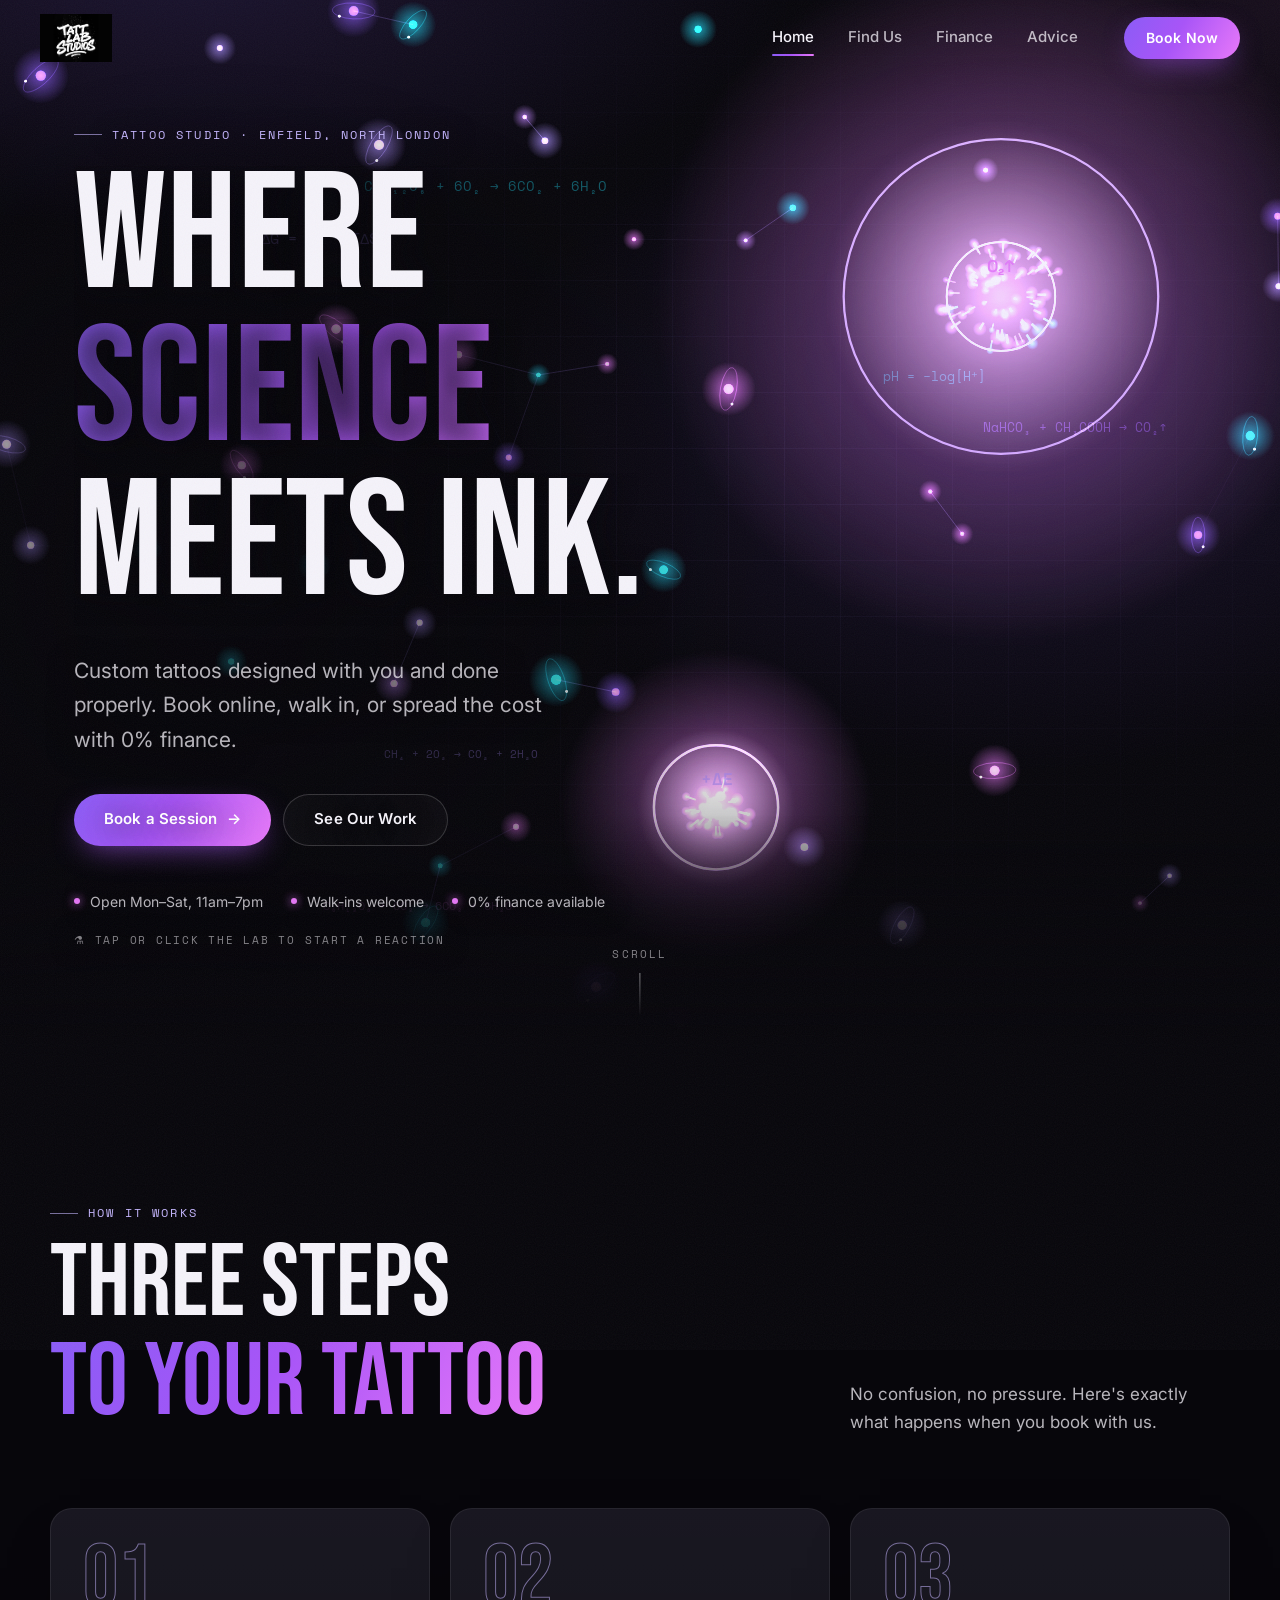
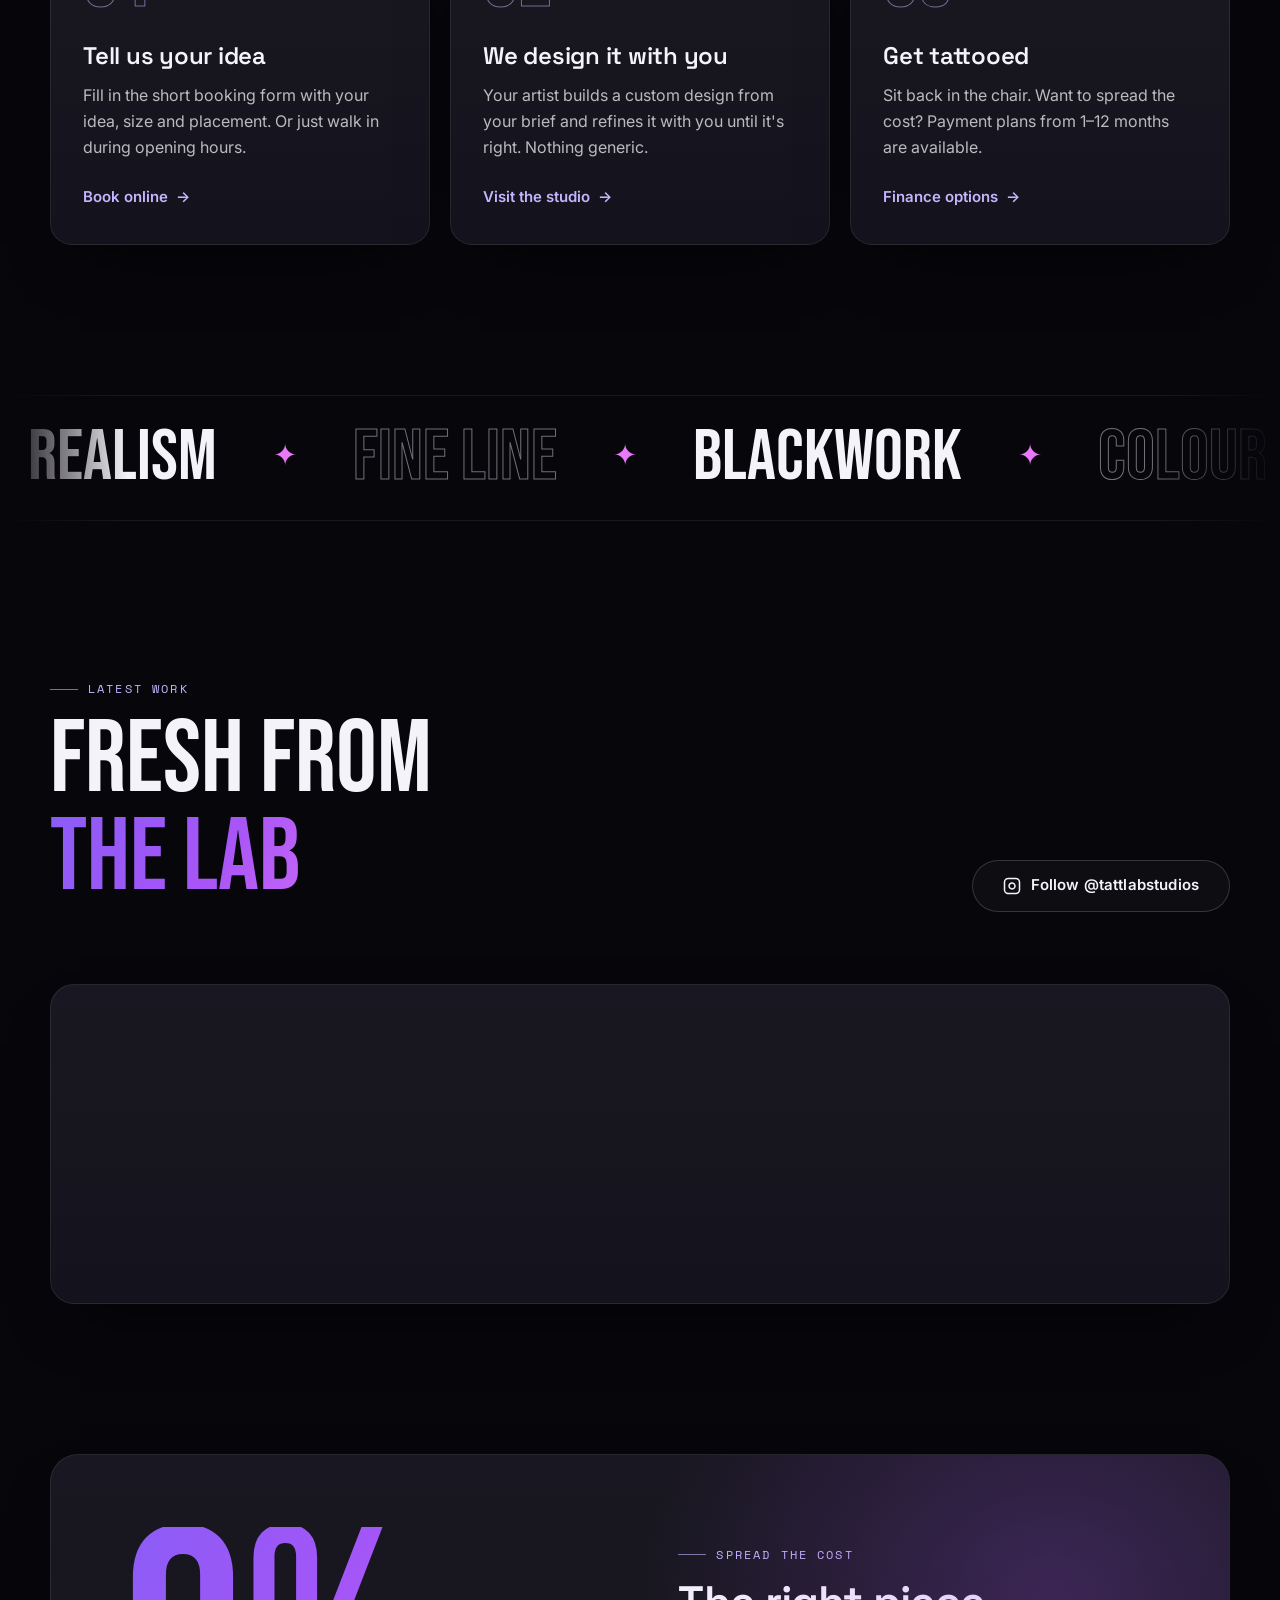
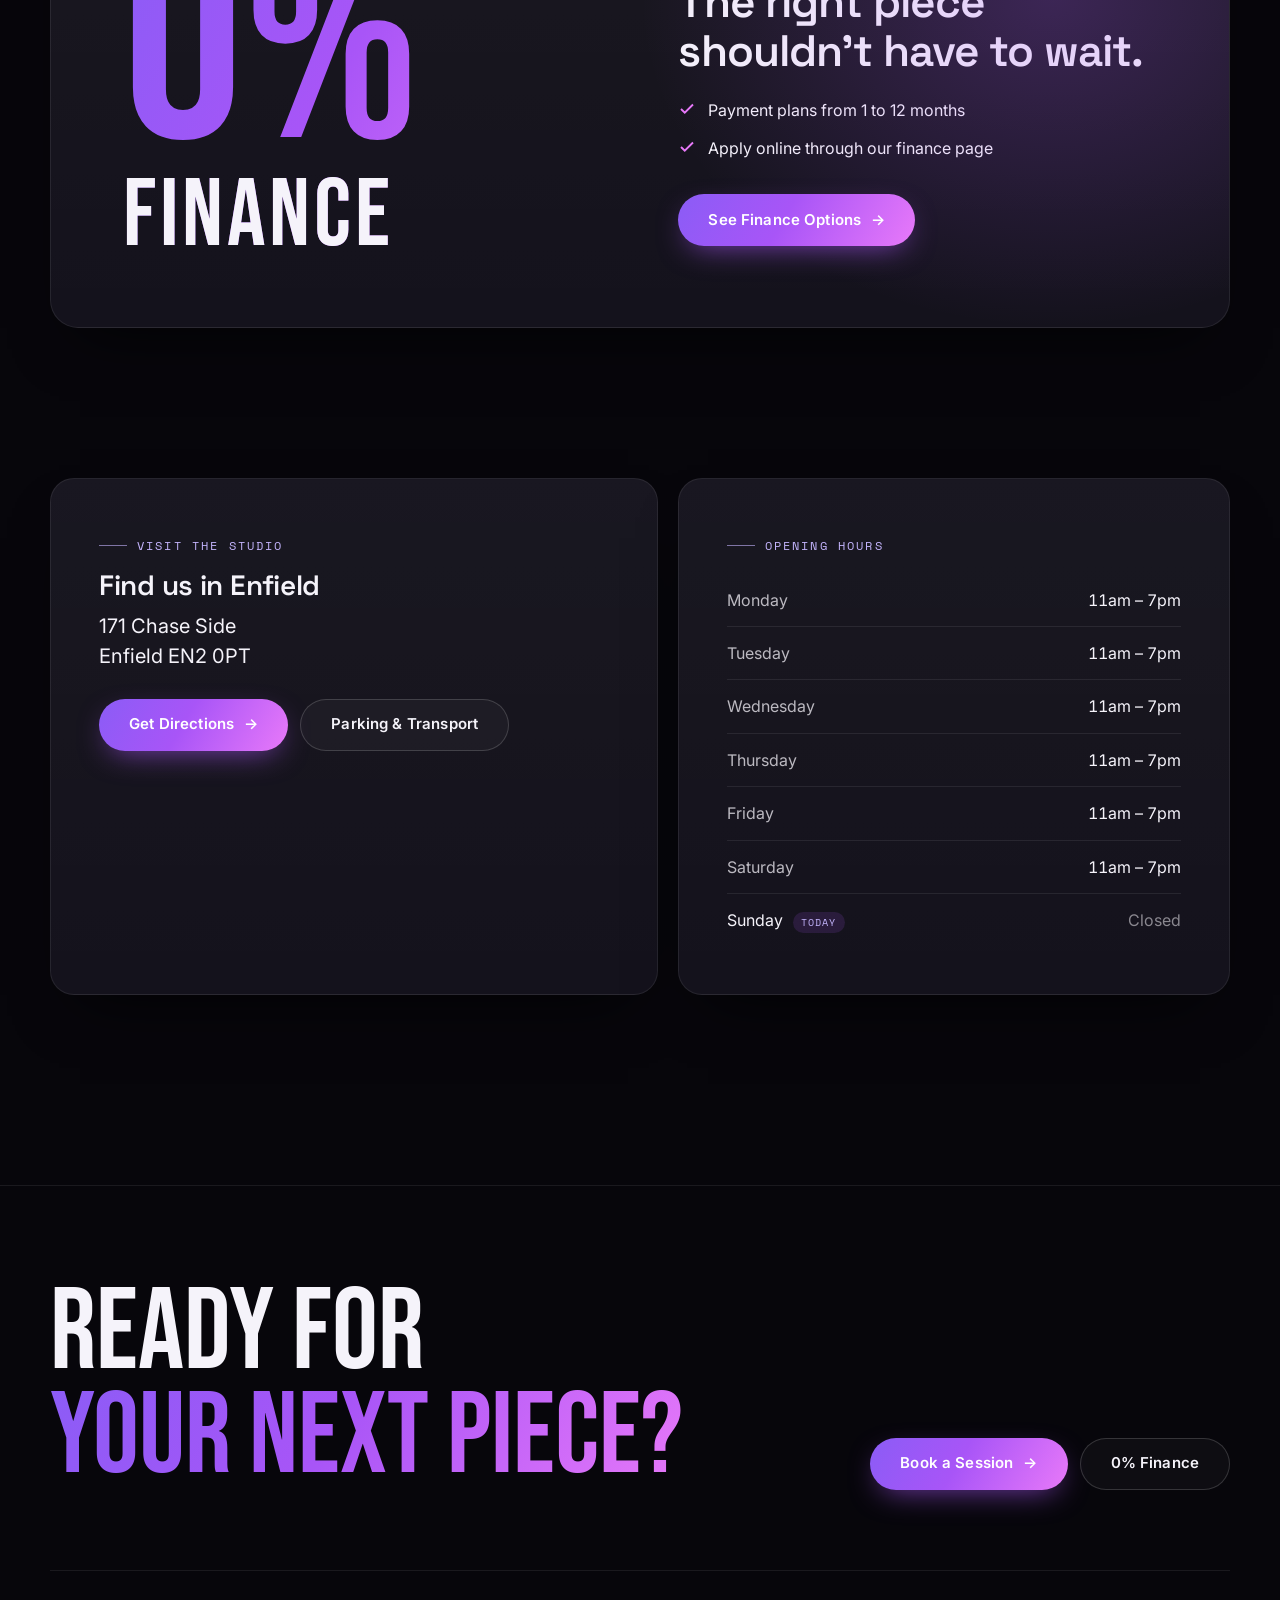
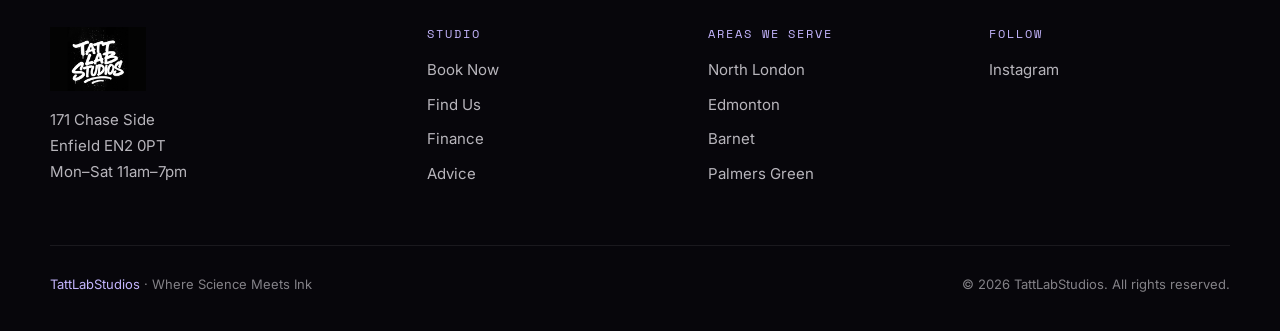
==== index.html @ 3e75b167 "Native Instagram feed with Elfsight fallback /api/instagram fetches the latest 12 posts from the Ins" ====
<!DOCTYPE html>
<html lang="en-GB">
<head>
  <meta charset="UTF-8"/>
  <meta name="viewport" content="width=device-width, initial-scale=1.0"/>
  <title>TattLabStudios | Tattoo Studio Enfield, North London</title>
  <meta name="description" content="Enfield's premier tattoo studio. Expert artists specialising in realism, fine line, blackwork & colour tattoos. 171 Chase Side, Enfield EN2 0PT. Book online."/>
  <meta name="keywords" content="tattoo studio Enfield, tattoo artists Enfield, tattoo shop Enfield, tattoo North London, realism tattoo Enfield, fine line tattoo Enfield"/>
  <meta name="robots" content="index, follow"/>
  <meta name="theme-color" content="#07060b"/>
  <link rel="canonical" href="https://www.tattlabstudios.co.uk/"/>
  <meta property="og:type" content="website"/>
  <meta property="og:title" content="TattLabStudios | Tattoo Studio Enfield, North London"/>
  <meta property="og:description" content="Enfield's premier tattoo studio. Expert artists, precision work, 0% finance available. Book your session online."/>
  <meta property="og:url" content="https://www.tattlabstudios.co.uk/"/>
  <meta property="og:image" content="https://www.tattlabstudios.co.uk/assets/hero-work.jpg"/>
  <meta property="og:site_name" content="TattLabStudios"/>
  <meta name="twitter:card" content="summary_large_image"/>
  <meta name="twitter:title" content="TattLabStudios | Tattoo Studio Enfield"/>
  <meta name="twitter:description" content="Enfield's premier tattoo studio. Expert artists, precision work, 0% finance available."/>
  <link rel="icon" type="image/png" href="/assets/favicon-32.png"/>
  <link rel="preconnect" href="https://fonts.googleapis.com"/>
  <link rel="preconnect" href="https://fonts.gstatic.com" crossorigin/>
  <link href="https://fonts.googleapis.com/css2?family=Bebas+Neue&family=Inter:wght@400;500;600;700&family=Space+Grotesk:wght@500;600;700&family=Space+Mono:wght@400;700&display=swap" rel="stylesheet"/>
  <link rel="stylesheet" href="/shared.css?v=20261120c"/>
  <script>document.documentElement.classList.add('js')</script>
  <script src="/assets/site.js?v=20261120c" defer></script>
  <script src="/assets/lab-fx.js?v=20261120c" defer></script>
  <style>
    /* ══ HERO ══════════════════════════════════════════════════ */
    .hero {
      position: relative;
      min-height: 100svh;
      display: flex;
      align-items: center;
      overflow: hidden;
      isolation: isolate;
    }

    /* readability veil between the lab animation and the headline */
    .hero::before {
      content: ''; position: absolute; inset: 0; z-index: -1; pointer-events: none;
      background:
        radial-gradient(ellipse 60% 70% at 18% 55%, rgba(7,6,11,0.82), transparent 70%),
        radial-gradient(ellipse 60% 50% at 80% 40%, rgba(139,92,246,0.14), transparent 70%),
        linear-gradient(0deg, var(--bg) 0%, transparent 22%);
    }
    .hero-copy { text-shadow: 0 2px 30px rgba(7,6,11,0.9); }
    .hero::after {
      /* faint lab grid */
      content: ''; position: absolute; inset: 0; z-index: -3; pointer-events: none;
      background-image:
        linear-gradient(rgba(167,139,250,0.06) 1px, transparent 1px),
        linear-gradient(90deg, rgba(167,139,250,0.06) 1px, transparent 1px);
      background-size: 56px 56px;
      -webkit-mask-image: radial-gradient(ellipse 80% 70% at 60% 45%, #000, transparent 75%);
              mask-image: radial-gradient(ellipse 80% 70% at 60% 45%, #000, transparent 75%);
    }
    .hero-hint {
      margin-top: 18px; font-family: var(--font-mono); font-size: 11px; letter-spacing: 0.16em;
      text-transform: uppercase; color: var(--text-dimmer);
      animation: fadeUp 1s var(--ease-cine) 2.4s both;
    }

    /* Letterbox bars that open like a film starting */
    .letterbox {
      position: absolute; left: 0; right: 0;
      height: 14vh;
      background: #000;
      z-index: 5;
      pointer-events: none;
      animation: lbOpen 1.6s var(--ease-cine) 0.35s both;
    }
    .letterbox.top { top: 0; transform-origin: top; }
    .letterbox.bottom { bottom: 0; transform-origin: bottom; }
    @keyframes lbOpen { from { transform: scaleY(1); } to { transform: scaleY(0); } }

    .hero-inner {
      position: relative;
      width: 100%;
      max-width: var(--max);
      margin: 0 auto;
      padding: calc(var(--header-h) + 40px) 24px 96px;
    }
    .hero-copy { max-width: 620px; }

    .hero .eyebrow-label { animation: fadeUp 1s var(--ease-cine) 0.9s both; }

    .hero h1 {
      font-family: var(--font-cine);
      font-weight: 400;
      text-transform: uppercase;
      font-size: clamp(76px, 13vw, 176px);
      line-height: 0.86;
      letter-spacing: 0.005em;
      margin: 22px 0 28px;
    }
    .hero h1 .line > span { animation: lineUp 1.4s var(--ease-cine) both; }
    .hero h1 .line:nth-child(1) > span { animation-delay: 1.0s; }
    .hero h1 .line:nth-child(2) > span { animation-delay: 1.12s; }
    .hero h1 .line:nth-child(3) > span { animation-delay: 1.24s; }
    @keyframes lineUp { from { transform: translateY(105%); } to { transform: none; } }

    .hero-lead {
      font-size: clamp(18px, 2vw, 21px);
      color: var(--text-dim);
      max-width: 480px;
      margin-bottom: 36px;
      animation: fadeUp 1.1s var(--ease-cine) 1.5s both;
    }
    .hero-ctas { display: flex; gap: 12px; flex-wrap: wrap; animation: fadeUp 1.1s var(--ease-cine) 1.65s both; }

    .hero-facts {
      display: flex; flex-wrap: wrap; gap: 10px 28px;
      margin-top: 44px;
      list-style: none;
      font-size: 14px; color: var(--text-dim);
      animation: fadeUp 1.1s var(--ease-cine) 1.8s both;
    }
    .hero-facts li { display: flex; align-items: center; gap: 10px; }
    .hero-facts li::before {
      content: ''; width: 6px; height: 6px; border-radius: 50%;
      background: var(--accent-pink); box-shadow: 0 0 10px var(--accent-pink);
    }

    @keyframes fadeUp { from { opacity: 0; transform: translateY(24px); } to { opacity: 1; transform: none; } }

    .scroll-cue {
      position: absolute; left: 50%; bottom: 28px; transform: translateX(-50%);
      display: flex; flex-direction: column; align-items: center; gap: 10px;
      font-family: var(--font-mono); font-size: 11px; letter-spacing: 0.2em; text-transform: uppercase;
      color: var(--text-dimmer); text-decoration: none;
      animation: fadeIn 1s ease 2.2s both;
    }
    @keyframes fadeIn { from { opacity: 0; } to { opacity: 1; } }
    .scroll-cue i {
      width: 1px; height: 44px; background: linear-gradient(var(--text-dimmer), transparent);
      position: relative; overflow: hidden;
    }
    .scroll-cue i::after {
      content: ''; position: absolute; left: 0; top: -40%; width: 100%; height: 40%;
      background: var(--accent-pink);
      animation: cue 2.2s var(--ease-soft) infinite;
    }
    @keyframes cue { to { top: 110%; } }

    /* ══ SECTIONS ══════════════════════════════════════════════ */
    .section { position: relative; z-index: 1; padding: clamp(88px, 12vw, 150px) 24px; }
    .section-inner { max-width: var(--max); margin: 0 auto; }

    .section-head { display: flex; justify-content: space-between; align-items: flex-end; gap: 24px; flex-wrap: wrap; margin-bottom: clamp(44px, 6vw, 72px); }
    .section-head h2 {
      font-family: var(--font-cine); font-weight: 400; text-transform: uppercase;
      font-size: clamp(52px, 8vw, 104px); line-height: 0.9;
      margin-top: 16px;
    }
    .section-head p { max-width: 380px; color: var(--text-dim); font-size: 17px; }

    /* ── How it works ── */
    .steps { display: grid; grid-template-columns: repeat(3, 1fr); gap: 20px; }
    .step {
      position: relative;
      padding: 36px 32px 34px;
      border-radius: 22px;
      overflow: hidden;
      transition: transform 0.6s var(--ease-cine), border-color 0.4s, opacity 1s var(--ease-cine), filter 1s var(--ease-cine);
    }
    .step:hover, .js .step.is-in:hover { transform: translateY(-6px); border-color: rgba(168,85,247,0.45); }
    .step::after {
      content: ''; position: absolute; inset: auto -30% -60% -30%; height: 80%;
      background: radial-gradient(closest-side, rgba(168,85,247,0.22), transparent);
      opacity: 0; transition: opacity 0.6s; pointer-events: none;
    }
    .step:hover::after { opacity: 1; }
    .step-num {
      font-family: var(--font-cine);
      font-size: 88px; line-height: 0.8;
      color: transparent;
      -webkit-text-stroke: 1px rgba(196,181,253,0.55);
      margin-bottom: 28px;
      display: block;
    }
    .step h3 { font-size: 24px; font-weight: 600; margin-bottom: 12px; letter-spacing: -0.01em; }
    .step p { color: var(--text-dim); font-size: 16px; margin-bottom: 22px; }
    .step a {
      position: relative; z-index: 1;
      color: var(--accent-cyan); font-weight: 600; font-size: 15px; text-decoration: none;
      display: inline-flex; gap: 8px; align-items: center;
    }
    .step a:hover .btn-arrow { transform: translateX(4px); }

    /* ── Marquee of styles ── */
    .marquee {
      position: relative; z-index: 1;
      overflow: hidden;
      border-top: 1px solid var(--line);
      border-bottom: 1px solid var(--line);
      padding: 26px 0;
      -webkit-mask-image: linear-gradient(90deg, transparent, #000 10%, #000 90%, transparent);
      mask-image: linear-gradient(90deg, transparent, #000 10%, #000 90%, transparent);
    }
    .marquee-track {
      display: flex; width: max-content;
      animation: marquee 38s linear infinite;
    }
    .marquee span {
      font-family: var(--font-cine);
      font-size: clamp(40px, 6vw, 72px);
      line-height: 1;
      text-transform: uppercase;
      padding: 0 28px;
      color: var(--text);
      white-space: nowrap;
      display: inline-flex; align-items: center; gap: 56px;
    }
    .marquee span:nth-child(even) { color: transparent; -webkit-text-stroke: 1px rgba(245,243,250,0.45); }
    .marquee span::after { content: '✦'; font-size: 0.4em; color: var(--accent-pink); -webkit-text-stroke: 0; }
    @keyframes marquee { to { transform: translateX(-50%); } }

    /* ── Instagram work ── */
    .work-frame {
      border-radius: 24px;
      padding: clamp(12px, 2vw, 20px);
      min-height: 320px;
    }

    .insta-grid {
      display: grid; grid-template-columns: repeat(4, 1fr); gap: 10px;
    }
    .insta-grid a {
      position: relative; display: block; aspect-ratio: 1; overflow: hidden;
      border-radius: 14px; background: var(--surface);
      opacity: 0; transform: translateY(18px) scale(0.97);
      animation: instaIn 0.9s var(--ease-cine) both; animation-delay: var(--d, 0s);
    }
    @keyframes instaIn { to { opacity: 1; transform: none; } }
    .insta-grid img {
      width: 100%; height: 100%; object-fit: cover; display: block;
      transition: transform 0.8s var(--ease-cine), filter 0.6s;
    }
    .insta-grid a::after {
      content: ''; position: absolute; inset: 0;
      background: linear-gradient(0deg, rgba(7,6,11,0.85), transparent 55%);
      opacity: 0; transition: opacity 0.4s;
    }
    .insta-grid a:hover img, .insta-grid a:focus-visible img { transform: scale(1.08); filter: saturate(1.15); }
    .insta-grid a:hover::after, .insta-grid a:focus-visible::after { opacity: 1; }
    .insta-grid .cap {
      position: absolute; left: 12px; right: 12px; bottom: 10px; z-index: 1;
      font-size: 13px; line-height: 1.4; color: #fff;
      display: -webkit-box; -webkit-line-clamp: 2; -webkit-box-orient: vertical; overflow: hidden;
      opacity: 0; transform: translateY(8px); transition: opacity 0.4s, transform 0.5s var(--ease-cine);
    }
    .insta-grid a:hover .cap, .insta-grid a:focus-visible .cap { opacity: 1; transform: none; }
    .insta-grid .reel {
      position: absolute; top: 10px; right: 10px; z-index: 1;
      width: 28px; height: 28px; border-radius: 50%;
      display: grid; place-items: center;
      background: rgba(7,6,11,0.55); backdrop-filter: blur(6px); -webkit-backdrop-filter: blur(6px);
      color: #fff; font-size: 11px;
    }
    .insta-skel {
      aspect-ratio: 1; border-radius: 14px;
      background: linear-gradient(100deg, rgba(255,255,255,0.03) 30%, rgba(167,139,250,0.10) 50%, rgba(255,255,255,0.03) 70%) 0 0 / 300% 100%;
      animation: skel 1.6s linear infinite;
    }
    @keyframes skel { to { background-position: -150% 0; } }
    .insta-grid.is-fallback { display: block; }
    @media (max-width: 900px) { .insta-grid { grid-template-columns: repeat(3, 1fr); gap: 6px; } .insta-grid a, .insta-skel { border-radius: 10px; } }
    @media (max-width: 520px) { .insta-grid { gap: 4px; } .insta-grid .cap { display: none; } }

    /* ── Finance feature ── */
    .finance-feature {
      display: grid; grid-template-columns: 1fr 1fr; gap: clamp(32px, 6vw, 80px); align-items: center;
      padding: clamp(36px, 6vw, 72px);
      border-radius: 28px;
      overflow: hidden;
      position: relative;
    }
    .finance-feature::before {
      content: ''; position: absolute; inset: -40% -20% auto auto; width: 70%; height: 140%;
      background: radial-gradient(closest-side, rgba(168,85,247,0.25), transparent);
      pointer-events: none;
    }
    .big-zero {
      font-family: var(--font-cine);
      font-size: clamp(150px, 24vw, 300px);
      line-height: 0.8;
      background: var(--grad);
      -webkit-background-clip: text; -webkit-text-fill-color: transparent; background-clip: text;
    }
    .big-zero small { font-size: 0.32em; display: block; letter-spacing: 0.04em; -webkit-text-fill-color: var(--text); margin-top: 12px; }
    .finance-feature h2 { font-size: clamp(30px, 4vw, 44px); font-weight: 600; letter-spacing: -0.02em; margin: 14px 0 22px; }
    .ticks { list-style: none; margin-bottom: 32px; display: grid; gap: 12px; }
    .ticks li { display: flex; gap: 12px; align-items: flex-start; font-size: 16px; }
    .ticks svg { flex-shrink: 0; margin-top: 3px; color: var(--accent-pink); }

    /* ── Visit ── */
    .visit { display: grid; grid-template-columns: 1.1fr 1fr; gap: 20px; }
    .visit-card { padding: clamp(30px, 4vw, 48px); border-radius: 24px; }
    .visit-card h3 { font-size: 28px; font-weight: 600; margin: 14px 0 10px; letter-spacing: -0.01em; }
    .visit-card .addr { font-size: 20px; color: var(--text); line-height: 1.5; margin-bottom: 28px; }
    .visit-card .actions { display: flex; gap: 12px; flex-wrap: wrap; }
    .hours { list-style: none; margin-top: 18px; }
    .hours li {
      display: flex; justify-content: space-between;
      padding: 13px 0; border-bottom: 1px solid var(--line);
      font-size: 16px; color: var(--text-dim);
    }
    .hours li:last-child { border-bottom: none; }
    .hours li span:last-child { color: var(--text); font-variant-numeric: tabular-nums; }
    .hours li.closed span:last-child { color: var(--text-dimmer); }
    .hours li.today { color: var(--text); }
    .hours li.today span:first-child::after {
      content: 'Today'; margin-left: 10px;
      font-family: var(--font-mono); font-size: 10px; letter-spacing: 0.12em; text-transform: uppercase;
      padding: 3px 8px; border-radius: 999px; background: var(--accent-soft); color: var(--accent-cyan);
    }

    /* ══ RESPONSIVE ════════════════════════════════════════════ */
    @media (max-width: 900px) {
      .hero { align-items: flex-end; }
      .hero::before {
        background:
          linear-gradient(0deg, var(--bg) 6%, rgba(7,6,11,0.86) 38%, rgba(7,6,11,0.25) 62%, transparent 80%);
      }
      .hero-inner { padding-bottom: 100px; }
      .letterbox { height: 9vh; }
      .steps, .visit, .finance-feature { grid-template-columns: 1fr; }
    }
    @media (max-width: 520px) {
      .hero-ctas a { flex: 1 1 100%; }
      .hero-facts { gap: 10px 20px; margin-top: 32px; }
      .scroll-cue { display: none; }
      .step { padding: 30px 24px; }
      .visit-card .actions a { flex: 1 1 100%; }
    }
  </style>
</head>
<body>
  <a class="skip-link" href="#main">Skip to content</a>

  <!--HEADER:START-->
  <header class="site-header" id="siteHeader">
    <a href="/" class="brand" aria-label="TattLabStudios home"><img src="/assets/logo.png" alt="TattLabStudios"/></a>
    <nav class="site-nav" aria-label="Main">
      <a href="/" aria-current="page">Home</a>
      <a href="/where-are-we">Find Us</a>
      <a href="/finance">Finance</a>
      <a href="/blog">Advice</a>
    </nav>
    <a href="/contact" class="btn-primary btn-sm header-cta">Book Now</a>
    <button class="menu-toggle" type="button" aria-expanded="false" aria-controls="mobileMenu" aria-label="Open menu"><span></span><span></span></button>
  </header>
  <div class="mobile-menu" id="mobileMenu" aria-hidden="true">
    <nav aria-label="Mobile">
      <a href="/" aria-current="page"><small>01</small>Home</a>
      <a href="/contact"><small>02</small>Book Now</a>
      <a href="/where-are-we"><small>03</small>Find Us</a>
      <a href="/finance"><small>04</small>Finance</a>
      <a href="/blog"><small>05</small>Advice</a>
    </nav>
    <div class="mm-foot">
      171 Chase Side, Enfield EN2 0PT<br/>
      Mon–Sat 11am–7pm · Sun closed<br/>
      <a href="https://instagram.com/tattlabstudios" target="_blank" rel="noopener">@tattlabstudios</a>
    </div>
  </div>
  <!--HEADER:END-->

  <main id="main">
    <!-- ═══ HERO ═══ -->
    <section class="hero" data-lab-fx="full">
      <div class="letterbox top" aria-hidden="true"></div>
      <div class="letterbox bottom" aria-hidden="true"></div>

      <div class="hero-inner">
        <div class="hero-copy">
          <span class="eyebrow-label">Tattoo studio · Enfield, North London</span>
          <h1>
            <span class="line"><span>Where</span></span>
            <span class="line"><span class="grad-text">Science</span></span>
            <span class="line"><span>Meets Ink.</span></span>
          </h1>
          <p class="hero-lead">Custom tattoos designed with you and done properly. Book online, walk in, or spread the cost with 0% finance.</p>
          <div class="hero-ctas">
            <a href="/contact" class="btn-primary">Book a Session <span class="btn-arrow">→</span></a>
            <a href="#work" class="btn-ghost">See Our Work</a>
          </div>
          <ul class="hero-facts">
            <li>Open Mon–Sat, 11am–7pm</li>
            <li>Walk-ins welcome</li>
            <li>0% finance available</li>
          </ul>
          <p class="hero-hint" aria-hidden="true">⚗ Tap or click the lab to start a reaction</p>
        </div>
      </div>

      <a href="#how" class="scroll-cue" aria-label="Scroll to how it works">Scroll<i></i></a>
    </section>

    <!-- ═══ HOW IT WORKS ═══ -->
    <section class="section" id="how">
      <div class="section-inner">
        <div class="section-head">
          <div data-reveal-lines>
            <span class="eyebrow-label">How it works</span>
            <h2>
              <span class="line"><span>Three steps</span></span>
              <span class="line" style="--d:.1s"><span class="grad-text">to your tattoo</span></span>
            </h2>
          </div>
          <p data-reveal style="--d:.2s">No confusion, no pressure. Here's exactly what happens when you book with us.</p>
        </div>

        <div class="steps">
          <article class="step glass-card" data-reveal>
            <span class="step-num">01</span>
            <h3>Tell us your idea</h3>
            <p>Fill in the short booking form with your idea, size and placement. Or just walk in during opening hours.</p>
            <a href="/contact">Book online <span class="btn-arrow">→</span></a>
          </article>
          <article class="step glass-card" data-reveal style="--d:.12s">
            <span class="step-num">02</span>
            <h3>We design it with you</h3>
            <p>Your artist builds a custom design from your brief and refines it with you until it's right. Nothing generic.</p>
            <a href="/where-are-we">Visit the studio <span class="btn-arrow">→</span></a>
          </article>
          <article class="step glass-card" data-reveal style="--d:.24s">
            <span class="step-num">03</span>
            <h3>Get tattooed</h3>
            <p>Sit back in the chair. Want to spread the cost? Payment plans from 1–12 months are available.</p>
            <a href="/finance">Finance options <span class="btn-arrow">→</span></a>
          </article>
        </div>
      </div>
    </section>

    <!-- ═══ STYLES MARQUEE ═══ -->
    <div class="marquee" role="img" aria-label="Styles we tattoo: Realism, Fine Line, Blackwork, Colour and Custom Designs">
      <div class="marquee-track" aria-hidden="true">
        <span>Realism</span><span>Fine Line</span><span>Blackwork</span><span>Colour</span><span>Custom Designs</span><span>Walk-ins Welcome</span>
        <span>Realism</span><span>Fine Line</span><span>Blackwork</span><span>Colour</span><span>Custom Designs</span><span>Walk-ins Welcome</span>
      </div>
    </div>

    <!-- ═══ LATEST WORK ═══ -->
    <section class="section" id="work">
      <div class="section-inner">
        <div class="section-head">
          <div data-reveal-lines>
            <span class="eyebrow-label">Latest work</span>
            <h2>
              <span class="line"><span>Fresh from</span></span>
              <span class="line" style="--d:.1s"><span class="grad-text">the lab</span></span>
            </h2>
          </div>
          <a href="https://instagram.com/tattlabstudios" target="_blank" rel="noopener" class="btn-ghost" data-reveal style="--d:.2s">
            <svg width="18" height="18" viewBox="0 0 24 24" fill="none" stroke="currentColor" stroke-width="2" aria-hidden="true"><rect x="2" y="2" width="20" height="20" rx="5"/><path d="M16 11.37A4 4 0 1112.63 8 4 4 0 0116 11.37z"/><line x1="17.5" y1="6.5" x2="17.51" y2="6.5"/></svg>
            Follow @tattlabstudios
          </a>
        </div>

        <div class="work-frame glass-card" id="instaEmbed" data-reveal="zoom">
          <!-- Live Instagram grid from /api/instagram; falls back to the Elfsight widget -->
          <div class="insta-grid" id="instaGrid" aria-busy="true">
            <span class="insta-skel"></span><span class="insta-skel"></span><span class="insta-skel"></span>
            <span class="insta-skel"></span><span class="insta-skel"></span><span class="insta-skel"></span>
          </div>
        </div>
      </div>
    </section>

    <!-- ═══ FINANCE ═══ -->
    <section class="section" style="padding-top:0">
      <div class="section-inner">
        <div class="finance-feature glass-card" data-reveal>
          <div class="big-zero">0%<small>Finance</small></div>
          <div>
            <span class="eyebrow-label">Spread the cost</span>
            <h2>The right piece shouldn't have to wait.</h2>
            <ul class="ticks">
              <li><svg width="18" height="18" viewBox="0 0 24 24" fill="none" stroke="currentColor" stroke-width="2.5" aria-hidden="true"><path d="M20 6L9 17l-5-5"/></svg>Payment plans from 1 to 12 months</li>
              <li><svg width="18" height="18" viewBox="0 0 24 24" fill="none" stroke="currentColor" stroke-width="2.5" aria-hidden="true"><path d="M20 6L9 17l-5-5"/></svg>Apply online through our finance page</li>
            </ul>
            <a href="/finance" class="btn-primary">See Finance Options <span class="btn-arrow">→</span></a>
          </div>
        </div>
      </div>
    </section>

    <!-- ═══ VISIT ═══ -->
    <section class="section" style="padding-top:0">
      <div class="section-inner">
        <div class="visit">
          <div class="visit-card glass-card" data-reveal>
            <span class="eyebrow-label">Visit the studio</span>
            <h3>Find us in Enfield</h3>
            <p class="addr">171 Chase Side<br/>Enfield EN2 0PT</p>
            <div class="actions">
              <a href="https://maps.google.com/?q=171+Chase+Side+Enfield+EN2+0PT" target="_blank" rel="noopener" class="btn-primary">Get Directions <span class="btn-arrow">→</span></a>
              <a href="/where-are-we" class="btn-ghost">Parking &amp; Transport</a>
            </div>
          </div>
          <div class="visit-card glass-card" data-reveal style="--d:.12s">
            <span class="eyebrow-label">Opening hours</span>
            <ul class="hours" id="hoursList">
              <li data-day="1"><span>Monday</span><span>11am – 7pm</span></li>
              <li data-day="2"><span>Tuesday</span><span>11am – 7pm</span></li>
              <li data-day="3"><span>Wednesday</span><span>11am – 7pm</span></li>
              <li data-day="4"><span>Thursday</span><span>11am – 7pm</span></li>
              <li data-day="5"><span>Friday</span><span>11am – 7pm</span></li>
              <li data-day="6"><span>Saturday</span><span>11am – 7pm</span></li>
              <li data-day="0" class="closed"><span>Sunday</span><span>Closed</span></li>
            </ul>
          </div>
        </div>
      </div>
    </section>
  </main>

  <!--FOOTER:START-->
  <footer>
    <div class="footer-cta">
      <h2>Ready for<br/><span class="grad-text">your next piece?</span></h2>
      <div class="fc-actions">
        <a href="/contact" class="btn-primary">Book a Session <span class="btn-arrow">→</span></a>
        <a href="/finance" class="btn-ghost">0% Finance</a>
      </div>
    </div>
    <div class="footer-inner">
      <div class="footer-col">
        <img src="/assets/logo.png" alt="TattLabStudios" class="footer-logo"/>
        <p>171 Chase Side<br/>Enfield EN2 0PT<br/>Mon–Sat 11am–7pm</p>
      </div>
      <div class="footer-col">
        <h4>Studio</h4>
        <a href="/contact">Book Now</a>
        <a href="/where-are-we">Find Us</a>
        <a href="/finance">Finance</a>
        <a href="/blog">Advice</a>
      </div>
      <div class="footer-col">
        <h4>Areas We Serve</h4>
        <a href="/tattoo-studio-north-london">North London</a>
        <a href="/tattoo-studio-edmonton">Edmonton</a>
        <a href="/tattoo-studio-barnet">Barnet</a>
        <a href="/tattoo-studio-palmers-green">Palmers Green</a>
      </div>
      <div class="footer-col">
        <h4>Follow</h4>
        <a href="https://instagram.com/tattlabstudios" target="_blank" rel="noopener">Instagram</a>
      </div>
    </div>
    <div class="footer-bottom">
      <span><span class="f-accent">TattLabStudios</span> · Where Science Meets Ink</span>
      <span>© 2026 TattLabStudios. All rights reserved.</span>
    </div>
  </footer>
  <!--FOOTER:END-->

  <script>
    // Highlight today in the opening hours
    (function () {
      const li = document.querySelector('#hoursList li[data-day="' + new Date().getDay() + '"]');
      if (li) li.classList.add('today');
    })();
  </script>
  <script type="application/ld+json">
  {
    "@context": "https://schema.org",
    "@type": "TattooParlor",
    "name": "TattLabStudios",
    "description": "Premier tattoo studio in Enfield, North London. Expert artists specialising in realism, fine line, blackwork and colour tattoos.",
    "url": "https://www.tattlabstudios.co.uk",
    "logo": "https://www.tattlabstudios.co.uk/assets/logo.png",
    "image": "https://www.tattlabstudios.co.uk/assets/logo.png",
    "address": {
      "@type": "PostalAddress",
      "streetAddress": "171 Chase Side",
      "addressLocality": "Enfield",
      "postalCode": "EN2 0PT",
      "addressRegion": "London",
      "addressCountry": "GB"
    },
    "geo": {
      "@type": "GeoCoordinates",
      "latitude": 51.6524,
      "longitude": -0.0796
    },
    "openingHoursSpecification": [
      {
        "@type": "OpeningHoursSpecification",
        "dayOfWeek": ["Monday","Tuesday","Wednesday","Thursday","Friday","Saturday"],
        "opens": "11:00",
        "closes": "19:00"
      }
    ],
    "priceRange": "££",
    "servesCuisine": null,
    "sameAs": ["https://www.instagram.com/tattlabstudios"]
  }
  </script>
  <script>
    /* Instagram: latest posts from our own API, Elfsight widget as a fallback */
    (function () {
      var grid = document.getElementById('instaGrid');
      if (!grid) return;
      function fallback() {
        grid.className = 'insta-grid is-fallback';
        grid.innerHTML = '<div class="elfsight-app-4c9d3efa-ba83-4e3d-b583-dcfd6adb4060" data-elfsight-app-lazy></div>';
        var s = document.createElement('script');
        s.src = 'https://elfsightcdn.com/platform.js'; s.async = true;
        document.body.appendChild(s);
        grid.removeAttribute('aria-busy');
      }
      function esc(t) { var d = document.createElement('div'); d.textContent = t || ''; return d.innerHTML; }
      fetch('/api/instagram')
        .then(function (r) { return r.json(); })
        .then(function (data) {
          var posts = (data && data.posts) || [];
          if (!posts.length) return fallback();
          var cols = window.innerWidth <= 900 ? 3 : 4;
          posts = posts.slice(0, Math.floor(posts.length / cols) * cols || posts.length);
          grid.innerHTML = posts.map(function (p, i) {
            var cap = (p.caption || '').split('\n')[0];
            return '<a href="' + esc(p.permalink) + '" target="_blank" rel="noopener" style="--d:' + (i * 0.05).toFixed(2) + 's"'
              + ' aria-label="' + esc(cap ? 'Instagram post: ' + cap : 'Open this post on Instagram') + '">'
              + '<img src="' + esc(p.image) + '" alt="' + esc(cap || 'Tattoo by TattLabStudios') + '" loading="lazy" decoding="async"/>'
              + (p.type === 'VIDEO' ? '<span class="reel" aria-hidden="true">▶</span>' : '')
              + (cap ? '<span class="cap">' + esc(cap) + '</span>' : '')
              + '</a>';
          }).join('');
          grid.removeAttribute('aria-busy');
        })
        .catch(fallback);
    })();
  </script>
</body>
</html>
---- shared.css ----
/* ══════════════════════════════════════════════════════════════
   TattLabStudios — Shared Design System
   Cinematic · clear · simple
   ══════════════════════════════════════════════════════════════ */

:root {
  /* Surfaces */
  --bg: #07060b;
  --bg2: #0d0b14;
  --surface: #110f19;
  --surface-2: #181523;
  --line: rgba(255,255,255,0.08);
  --line-strong: rgba(255,255,255,0.16);

  /* Text */
  --text: #f5f3fa;
  --text-dim: rgba(245,243,250,0.74);
  --text-dimmer: rgba(245,243,250,0.52);

  /* Brand */
  --accent: #a855f7;
  --accent-soft: rgba(168,85,247,0.14);
  --accent-cyan: #c4b5fd;          /* legacy name — light violet */
  --accent-pink: #e879f9;
  --grad: linear-gradient(120deg, #8b5cf6 0%, #a855f7 45%, #e879f9 100%);

  /* Legacy tokens still referenced by page styles */
  --card: var(--surface);
  --card-border: var(--line);
  --glow: rgba(168,85,247,0.28);
  --glow-cyan: rgba(168,85,247,0.18);

  /* Type */
  --font-body: 'Inter', system-ui, -apple-system, sans-serif;
  --font-display: 'Space Grotesk', 'Inter', system-ui, sans-serif;
  --font-cine: 'Bebas Neue', 'Space Grotesk', Impact, sans-serif;
  --font-mono: 'Space Mono', ui-monospace, monospace;

  /* Motion */
  --ease-cine: cubic-bezier(0.16, 1, 0.3, 1);
  --ease-soft: cubic-bezier(0.65, 0, 0.35, 1);

  --header-h: 76px;
  --max: 1180px;
}

*, *::before, *::after { box-sizing: border-box; margin: 0; padding: 0; }

html { scroll-behavior: smooth; scroll-padding-top: calc(var(--header-h) + 16px); }

body {
  font-family: var(--font-body);
  font-size: 16px;
  line-height: 1.65;
  background: var(--bg);
  color: var(--text);
  min-height: 100vh;
  overflow-x: hidden;
  -webkit-font-smoothing: antialiased;
  -moz-osx-font-smoothing: grayscale;
  text-rendering: optimizeLegibility;
  animation: pageIn 0.9s var(--ease-cine) both;
}

body.is-leaving { animation: pageOut 0.35s var(--ease-soft) forwards; }

@keyframes pageIn  { from { opacity: 0; } to { opacity: 1; } }
@keyframes pageOut { to { opacity: 0; } }

h1, h2, h3, h4 { font-family: var(--font-display); line-height: 1.1; text-wrap: balance; }
p { text-wrap: pretty; }
img { max-width: 100%; display: block; }
a { color: inherit; }

::selection { background: rgba(168,85,247,0.5); color: #fff; }

:focus-visible { outline: 2px solid var(--accent-pink); outline-offset: 3px; border-radius: 6px; }

.skip-link {
  position: absolute; left: 16px; top: -60px; z-index: 2000;
  background: #fff; color: #000; padding: 10px 16px; border-radius: 8px;
  font-weight: 600; text-decoration: none; transition: top 0.2s;
}
.skip-link:focus { top: 16px; }

/* ── Film grain + vignette (cinematic texture, very subtle) ── */
body::before {
  content: '';
  position: fixed; inset: -50%;
  z-index: 999; pointer-events: none;
  opacity: 0.05;
  background-image: url("data:image/svg+xml,%3Csvg xmlns='http://www.w3.org/2000/svg' width='160' height='160'%3E%3Cfilter id='n'%3E%3CfeTurbulence type='fractalNoise' baseFrequency='0.9' numOctaves='2' stitchTiles='stitch'/%3E%3C/filter%3E%3Crect width='100%25' height='100%25' filter='url(%23n)'/%3E%3C/svg%3E");
  animation: grain 1.2s steps(6) infinite;
}
@keyframes grain {
  0%   { transform: translate(0,0); }
  20%  { transform: translate(-3%,2%); }
  40%  { transform: translate(2%,-3%); }
  60%  { transform: translate(-2%,-1%); }
  80%  { transform: translate(3%,3%); }
  100% { transform: translate(0,0); }
}

/* Old decorative layers are retired */
.bg-blobs, .bg-grid, .sci-bg { display: none !important; }

/* Soft ambient light at the top of every page */
body::after {
  content: '';
  position: fixed; inset: 0; z-index: -1; pointer-events: none;
  background:
    radial-gradient(ellipse 70% 45% at 15% -5%, rgba(139,92,246,0.16), transparent 70%),
    radial-gradient(ellipse 50% 40% at 100% 0%, rgba(232,121,249,0.07), transparent 70%);
}

/* ══ HEADER ══════════════════════════════════════════════════ */
.site-header {
  position: fixed; top: 0; left: 0; right: 0;
  z-index: 1000;
  height: var(--header-h);
  display: flex; align-items: center; gap: 32px;
  padding: 0 clamp(16px, 4vw, 40px);
  transition: background 0.4s var(--ease-soft), border-color 0.4s, backdrop-filter 0.4s, height 0.4s var(--ease-cine);
  border-bottom: 1px solid transparent;
}
.site-header.is-scrolled {
  --header-h: 64px;
  background: rgba(7,6,11,0.78);
  backdrop-filter: blur(18px) saturate(140%);
  -webkit-backdrop-filter: blur(18px) saturate(140%);
  border-bottom-color: var(--line);
}

.brand { display: flex; align-items: center; flex-shrink: 0; text-decoration: none; }
.brand img {
  height: 48px; width: auto;
  mix-blend-mode: screen;           /* drops the logo's black box */
  transition: height 0.4s var(--ease-cine), transform 0.3s;
}
.site-header.is-scrolled .brand img { height: 40px; }
.brand:hover img { transform: rotate(-3deg) scale(1.04); }

.site-nav { display: flex; align-items: center; gap: 6px; margin-left: auto; }
.site-nav a {
  position: relative;
  font-size: 15px; font-weight: 500;
  color: var(--text-dim);
  text-decoration: none;
  padding: 8px 14px;
  transition: color 0.25s;
}
.site-nav a::after {
  content: '';
  position: absolute; left: 14px; right: 14px; bottom: 2px;
  height: 2px; border-radius: 2px;
  background: var(--grad);
  transform: scaleX(0); transform-origin: left;
  transition: transform 0.45s var(--ease-cine);
}
.site-nav a:hover { color: var(--text); }
.site-nav a:hover::after,
.site-nav a[aria-current="page"]::after { transform: scaleX(1); }
.site-nav a[aria-current="page"] { color: var(--text); }

.header-cta { flex-shrink: 0; }

.menu-toggle {
  display: none;
  margin-left: auto;
  width: 46px; height: 46px;
  border-radius: 50%;
  border: 1px solid var(--line-strong);
  background: rgba(255,255,255,0.03);
  cursor: pointer;
  position: relative;
  z-index: 1101;
}
.menu-toggle span {
  position: absolute; left: 13px; right: 13px; height: 2px;
  background: var(--text); border-radius: 2px;
  transition: transform 0.45s var(--ease-cine), top 0.45s var(--ease-cine);
}
.menu-toggle span:nth-child(1) { top: 18px; }
.menu-toggle span:nth-child(2) { top: 26px; }
.menu-open .menu-toggle span:nth-child(1) { top: 22px; transform: rotate(45deg); }
.menu-open .menu-toggle span:nth-child(2) { top: 22px; transform: rotate(-45deg); }

/* Full-screen mobile menu */
.mobile-menu {
  position: fixed; inset: 0; z-index: 1100;
  background: rgba(7,6,11,0.97);
  backdrop-filter: blur(20px);
  -webkit-backdrop-filter: blur(20px);
  display: flex; flex-direction: column; justify-content: center;
  padding: 100px 28px 40px;
  clip-path: inset(0 0 100% 0);
  visibility: hidden;
  transition: clip-path 0.7s var(--ease-cine), visibility 0s linear 0.7s;
}
.menu-open .mobile-menu {
  clip-path: inset(0 0 0 0);
  visibility: visible;
  transition: clip-path 0.7s var(--ease-cine), visibility 0s;
}
.mobile-menu nav { display: flex; flex-direction: column; gap: 4px; }
.mobile-menu nav a {
  display: flex; align-items: baseline; gap: 16px;
  font-family: var(--font-cine);
  font-size: clamp(44px, 13vw, 64px);
  letter-spacing: 0.02em;
  line-height: 1.05;
  color: var(--text);
  text-decoration: none;
  opacity: 0; transform: translateY(30px);
  transition: opacity 0.5s, transform 0.7s var(--ease-cine), color 0.2s;
}
.mobile-menu nav a small {
  font-family: var(--font-mono); font-size: 12px; color: var(--accent-cyan); letter-spacing: 0.1em;
}
.mobile-menu nav a[aria-current="page"] { color: var(--accent-cyan); }
.menu-open .mobile-menu nav a { opacity: 1; transform: none; }
.menu-open .mobile-menu nav a:nth-child(1) { transition-delay: 0.15s; }
.menu-open .mobile-menu nav a:nth-child(2) { transition-delay: 0.21s; }
.menu-open .mobile-menu nav a:nth-child(3) { transition-delay: 0.27s; }
.menu-open .mobile-menu nav a:nth-child(4) { transition-delay: 0.33s; }
.menu-open .mobile-menu nav a:nth-child(5) { transition-delay: 0.39s; }
.mobile-menu .mm-foot {
  margin-top: 40px; padding-top: 24px;
  border-top: 1px solid var(--line);
  color: var(--text-dim); font-size: 15px; line-height: 1.7;
}
.mobile-menu .mm-foot a { color: var(--accent-cyan); text-decoration: none; }
body.menu-open { overflow: hidden; }

@media (max-width: 880px) {
  .site-nav, .header-cta { display: none; }
  .menu-toggle { display: block; }
  .brand img { height: 42px; }
}

/* ══ BUTTONS ═════════════════════════════════════════════════ */
.btn-primary, .btn-ghost {
  position: relative;
  display: inline-flex; align-items: center; justify-content: center; gap: 10px;
  min-height: 52px;
  padding: 0 30px;
  font-family: var(--font-body);
  font-size: 15px; font-weight: 600; letter-spacing: 0.01em;
  border-radius: 999px;
  text-decoration: none;
  cursor: pointer;
  overflow: hidden;
  isolation: isolate;
  transition: transform 0.35s var(--ease-cine), box-shadow 0.35s, border-color 0.3s, background 0.3s, color 0.3s;
}
.btn-primary {
  color: #fff;
  background: var(--grad);
  border: none;
  box-shadow: 0 10px 30px -10px rgba(168,85,247,0.7);
}
/* light sweep on hover */
.btn-primary::before {
  content: '';
  position: absolute; inset: 0; z-index: -1;
  background: linear-gradient(110deg, transparent 30%, rgba(255,255,255,0.35) 50%, transparent 70%);
  transform: translateX(-120%);
  transition: transform 0.8s var(--ease-cine);
}
.btn-primary:hover::before { transform: translateX(120%); }
.btn-primary:hover { transform: translateY(-2px); box-shadow: 0 16px 40px -10px rgba(168,85,247,0.85); }

.btn-ghost {
  color: var(--text);
  background: rgba(255,255,255,0.03);
  border: 1px solid var(--line-strong);
}
.btn-ghost:hover { transform: translateY(-2px); border-color: rgba(255,255,255,0.4); background: rgba(255,255,255,0.07); }

.btn-sm { min-height: 42px; padding: 0 22px; font-size: 14px; }
.btn-arrow { transition: transform 0.35s var(--ease-cine); }
.btn-primary:hover .btn-arrow, .btn-ghost:hover .btn-arrow { transform: translateX(4px); }

/* ══ CARDS ═══════════════════════════════════════════════════ */
.glass-card {
  background: linear-gradient(180deg, rgba(255,255,255,0.035), rgba(255,255,255,0.01)), var(--surface);
  border: 1px solid var(--line);
  border-radius: 20px;
  box-shadow: 0 30px 60px -30px rgba(0,0,0,0.8);
}

/* ══ TYPE HELPERS ════════════════════════════════════════════ */
.lab-label, .eyebrow-label {
  display: inline-flex; align-items: center; gap: 10px;
  font-family: var(--font-mono);
  font-size: 12px;
  letter-spacing: 0.18em;
  text-transform: uppercase;
  color: var(--accent-cyan);
}
.eyebrow-label::before {
  content: ''; width: 28px; height: 1px; background: currentColor; opacity: 0.6;
}

.cine-title {
  font-family: var(--font-cine);
  font-weight: 400;
  letter-spacing: 0.01em;
  line-height: 0.92;
  text-transform: uppercase;
}

.text-accent { color: var(--accent); }
.text-cyan { color: var(--accent-cyan); }
.text-dim { color: var(--text-dim); }

.grad-text {
  background: var(--grad);
  -webkit-background-clip: text;
  -webkit-text-fill-color: transparent;
  background-clip: text;
}

/* ══ LAYOUT ══════════════════════════════════════════════════ */
.section-wrap { position: relative; z-index: 1; max-width: var(--max); margin: 0 auto; padding: 0 24px; }
.page-content { position: relative; z-index: 1; padding-top: calc(var(--header-h) + 48px); }

/* Shared page hero for inner pages */
.page-hero {
  position: relative; z-index: 1;
  max-width: var(--max); margin: 0 auto;
  padding: calc(var(--header-h) + 72px) 24px 56px;
}
.page-hero h1 {
  font-family: var(--font-cine);
  font-weight: 400;
  text-transform: uppercase;
  font-size: clamp(56px, 10vw, 128px);
  line-height: 0.9;
  letter-spacing: 0.01em;
  margin: 18px 0 22px;
}
.page-hero p.lead { font-size: clamp(17px, 2vw, 20px); color: var(--text-dim); max-width: 600px; }

/* ══ REVEAL ON SCROLL ════════════════════════════════════════
   Only hides content once JS has confirmed it can reveal it. */
.js [data-reveal] {
  opacity: 0;
  transform: translateY(36px);
  filter: blur(6px);
  transition: opacity 1s var(--ease-cine), transform 1.1s var(--ease-cine), filter 1s var(--ease-cine);
  transition-delay: var(--d, 0s);
}
.js [data-reveal="fade"] { transform: none; }
.js [data-reveal="zoom"] { transform: scale(1.06); }
.js [data-reveal].is-in { opacity: 1; transform: none; filter: none; }

/* Masked line reveal for big headings: wrap each line in <span class="line"><span>…</span></span> */
.line { display: block; overflow: hidden; padding-bottom: 0.06em; }
.line > span { display: block; }
.js .line > span { transform: translateY(105%); transition: transform 1.2s var(--ease-cine); transition-delay: var(--d, 0s); }
.js .is-in .line > span, .js .line.is-in > span { transform: none; }

/* ══ FOOTER ══════════════════════════════════════════════════ */
footer {
  position: relative; z-index: 1;
  margin-top: 40px;
  border-top: 1px solid var(--line);
  padding: 0 24px 36px;
  color: var(--text-dimmer);
  font-size: 15px;
}

.footer-cta {
  max-width: var(--max); margin: 0 auto;
  padding: 96px 0 80px;
  display: flex; align-items: flex-end; justify-content: space-between; gap: 32px; flex-wrap: wrap;
  border-bottom: 1px solid var(--line);
}
.footer-cta h2 {
  font-family: var(--font-cine); font-weight: 400; text-transform: uppercase;
  font-size: clamp(56px, 9vw, 120px); line-height: 0.9; color: var(--text);
}
.footer-cta .fc-actions { display: flex; gap: 12px; flex-wrap: wrap; }

.footer-inner {
  max-width: var(--max); margin: 0 auto;
  display: grid; grid-template-columns: 1.4fr 1fr 1fr 1fr; gap: 40px;
  padding: 56px 0 48px;
}
.footer-col h4 {
  font-family: var(--font-mono);
  font-size: 12px; letter-spacing: 0.16em; text-transform: uppercase;
  color: var(--accent-cyan); font-weight: 400;
  margin-bottom: 18px;
}
.footer-col p { color: var(--text-dim); line-height: 1.75; }
.footer-col a {
  display: block; width: fit-content;
  color: var(--text-dim); text-decoration: none;
  margin-bottom: 10px;
  transition: color 0.2s, transform 0.3s var(--ease-cine);
}
.footer-col a:hover { color: var(--text); transform: translateX(3px); }
.footer-logo { height: 64px; width: auto; mix-blend-mode: screen; margin-bottom: 16px; }

.footer-bottom {
  max-width: var(--max); margin: 0 auto;
  padding-top: 28px;
  border-top: 1px solid var(--line);
  display: flex; justify-content: space-between; align-items: center; flex-wrap: wrap; gap: 12px;
  font-size: 13px;
}
footer span.f-accent { color: var(--accent-cyan); }

@media (max-width: 880px) { .footer-inner { grid-template-columns: 1fr 1fr; } }
@media (max-width: 520px) {
  .footer-inner { grid-template-columns: 1fr; gap: 32px; }
  .footer-bottom { flex-direction: column; text-align: center; }
  .footer-cta { padding: 72px 0 56px; }
}

/* ══ STAT BADGES (used on several pages) ═════════════════════ */
.stat-badge { display: flex; flex-direction: column; gap: 6px; }
.stat-badge .val {
  font-family: var(--font-cine);
  font-size: clamp(48px, 6vw, 72px); line-height: 0.9;
  background: var(--grad);
  -webkit-background-clip: text; -webkit-text-fill-color: transparent; background-clip: text;
}
.stat-badge .lbl { font-size: 14px; color: var(--text-dim); }

/* ══ FORMS (shared polish for contact + finance) ═════════════ */
input, select, textarea { font-family: inherit; font-size: 16px; }

input:-webkit-autofill,
input:-webkit-autofill:hover,
input:-webkit-autofill:focus,
select:-webkit-autofill,
textarea:-webkit-autofill {
  -webkit-box-shadow: 0 0 0 1000px var(--surface-2) inset !important;
  box-shadow: 0 0 0 1000px var(--surface-2) inset !important;
  -webkit-text-fill-color: var(--text) !important;
  caret-color: var(--text);
  transition: background-color 5000s ease-in-out 0s;
}

/* ── Legacy decorative helpers (kept so nothing breaks) ── */
.crosshair, .mol-node { display: none; }

/* ── Scrollbar ── */
::-webkit-scrollbar { width: 10px; }
::-webkit-scrollbar-track { background: var(--bg); }
::-webkit-scrollbar-thumb { background: #2a2438; border-radius: 10px; border: 3px solid var(--bg); }
::-webkit-scrollbar-thumb:hover { background: #3d3452; }

/* ── Reduced motion: keep everything visible and still ── */
@media (prefers-reduced-motion: reduce) {
  html { scroll-behavior: auto; }
  body, body.is-leaving { animation: none; }
  body::before { animation: none; }
  *, *::before, *::after {
    animation-duration: 0.01ms !important;
    animation-iteration-count: 1 !important;
    transition-duration: 0.01ms !important;
    transition-delay: 0s !important;
  }
  .js [data-reveal], .js .line > span { opacity: 1; transform: none; filter: none; }
}

/* ══ LAB FX: live molecule / reaction backdrop (assets/lab-fx.js) ══ */
[data-lab-fx] { position: relative; isolation: isolate; }
.lab-canvas {
  position: absolute; top: 0; bottom: 0;
  left: calc(50% - 50vw); width: 100vw; height: 100%;
  z-index: -2;
  pointer-events: none;
  -webkit-mask-image: linear-gradient(180deg, #000 72%, transparent);
          mask-image: linear-gradient(180deg, #000 72%, transparent);
  animation: labIn 1.6s var(--ease-cine) 0.3s both;
}
@keyframes labIn { from { opacity: 0; filter: blur(6px); } to { opacity: 1; filter: none; } }
.page-hero[data-lab-fx] .lab-canvas { opacity: 0.85; }
/* tapping the backdrop sets off a reaction with a small jolt */
.lab-shake > :not(.lab-canvas):not(.letterbox) { animation: labShake 0.38s cubic-bezier(.36,.07,.19,.97); }
@keyframes labShake {
  20% { transform: translate(-3px, 2px); }
  40% { transform: translate(3px, -2px); }
  60% { transform: translate(-2px, -1px); }
  80% { transform: translate(2px, 1px); }
}

/* ══ REACTIVE UI ═════════════════════════════════════════════ */
.scroll-progress {
  position: fixed; top: 0; left: 0; right: 0; height: 3px;
  z-index: 1200; pointer-events: none;
  background: linear-gradient(90deg, #22d3ee, #a78bfa, #e879f9);
  box-shadow: 0 0 12px rgba(232,121,249,0.7);
  transform: scaleX(0); transform-origin: left;
}
.burst-dot {
  position: fixed; z-index: 2000; pointer-events: none;
  width: 6px; height: 6px; border-radius: 50%;
  box-shadow: 0 0 10px currentColor;
}
/* buttons drift toward the cursor and squash when pressed */
.btn-primary, .btn-ghost {
  translate: var(--tx, 0px) var(--ty, 0px);
  transition: transform 0.35s var(--ease-cine), translate 0.25s var(--ease-soft), scale 0.15s, box-shadow 0.35s, border-color 0.3s, background 0.3s, color 0.3s;
}
.btn-primary:active, .btn-ghost:active, .menu-toggle:active { scale: 0.95; }
.btn-primary { animation: btnGlow 3.2s ease-in-out infinite; }
@keyframes btnGlow {
  0%, 100% { box-shadow: 0 10px 30px -10px rgba(168,85,247,0.7); }
  50%      { box-shadow: 0 10px 38px -6px rgba(232,121,249,0.85); }
}
.glass-card:active { scale: 0.99; }
.is-reactive { position: relative; rotate: var(--rot, 0 0 1 0deg); transition: rotate 0.4s var(--ease-soft), transform 0.6s var(--ease-cine), border-color 0.4s, opacity 1s var(--ease-cine), filter 1s var(--ease-cine); }
.card-spot {
  position: absolute; inset: 0; border-radius: inherit; pointer-events: none; z-index: 2;
  background: radial-gradient(420px circle at var(--mx, 50%) var(--my, 50%), rgba(167,139,250,0.16), transparent 45%);
  opacity: 0; transition: opacity 0.35s;
  mix-blend-mode: screen;
}
.is-reactive:hover .card-spot { opacity: 1; }
.is-reactive:hover { border-color: rgba(167,139,250,0.45); }

/* mobile header: logo left, Book Now + menu grouped on the right */
@media (max-width: 880px) {
  .header-cta { display: inline-flex; margin-left: auto; min-height: 40px; padding: 0 18px; }
  .header-cta + .menu-toggle { margin-left: 10px; }
}
@media (max-width: 360px) { .header-cta { display: none; } .menu-toggle { margin-left: auto; } }

@media (prefers-reduced-motion: reduce) {
  .btn-primary { animation: none; }
  .lab-canvas { animation: none; }
}
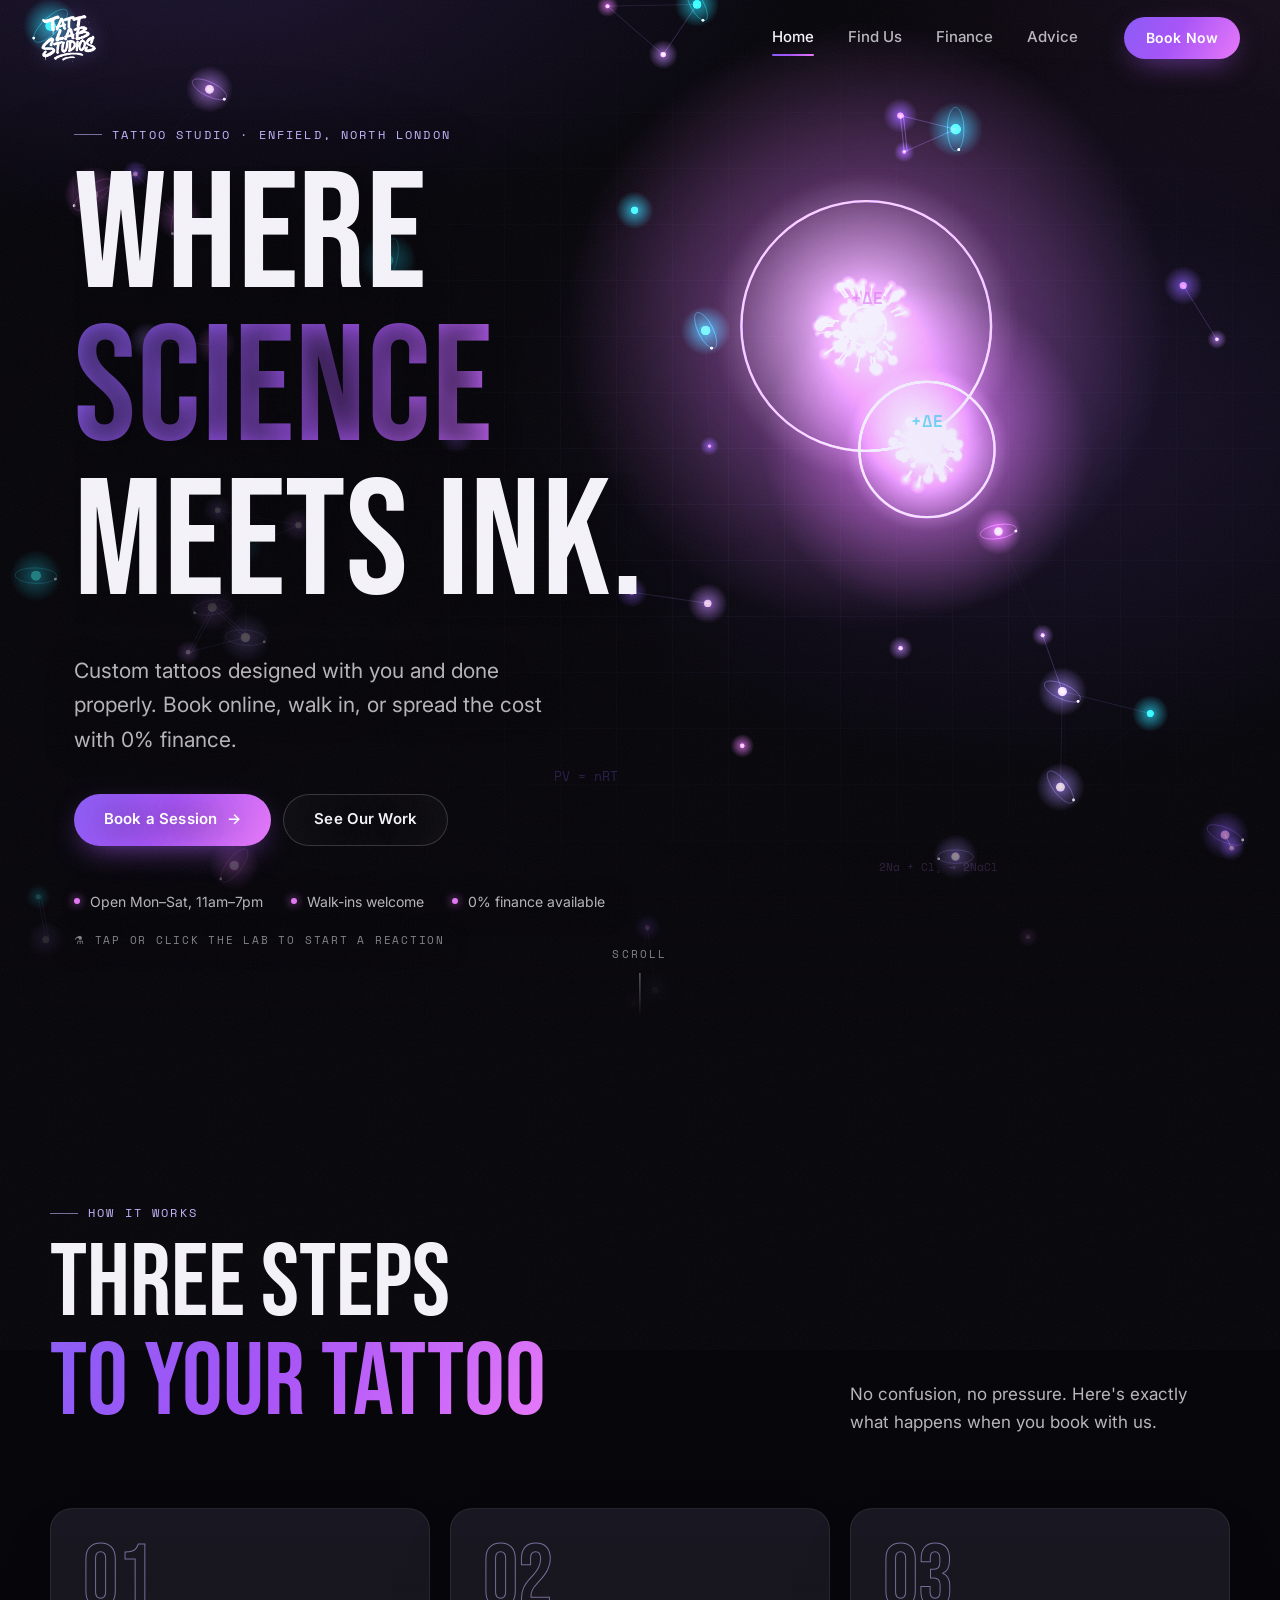
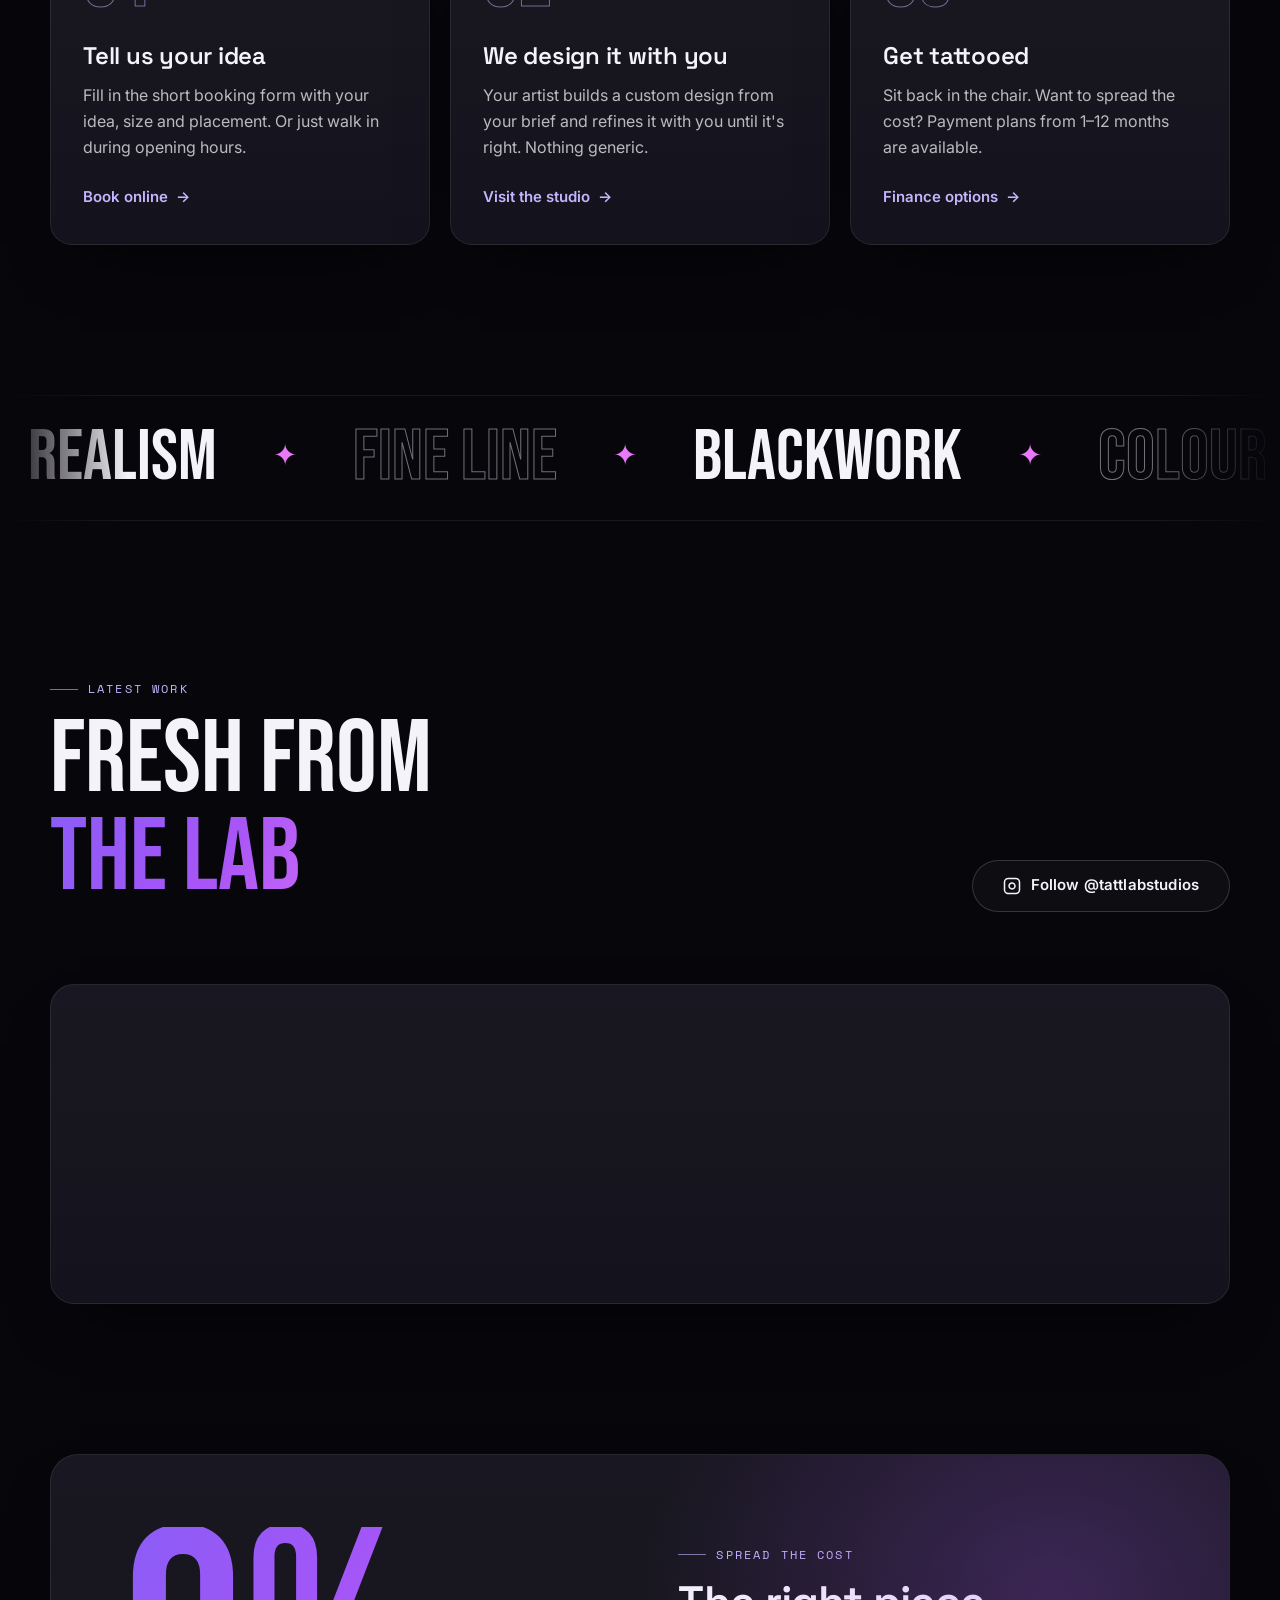
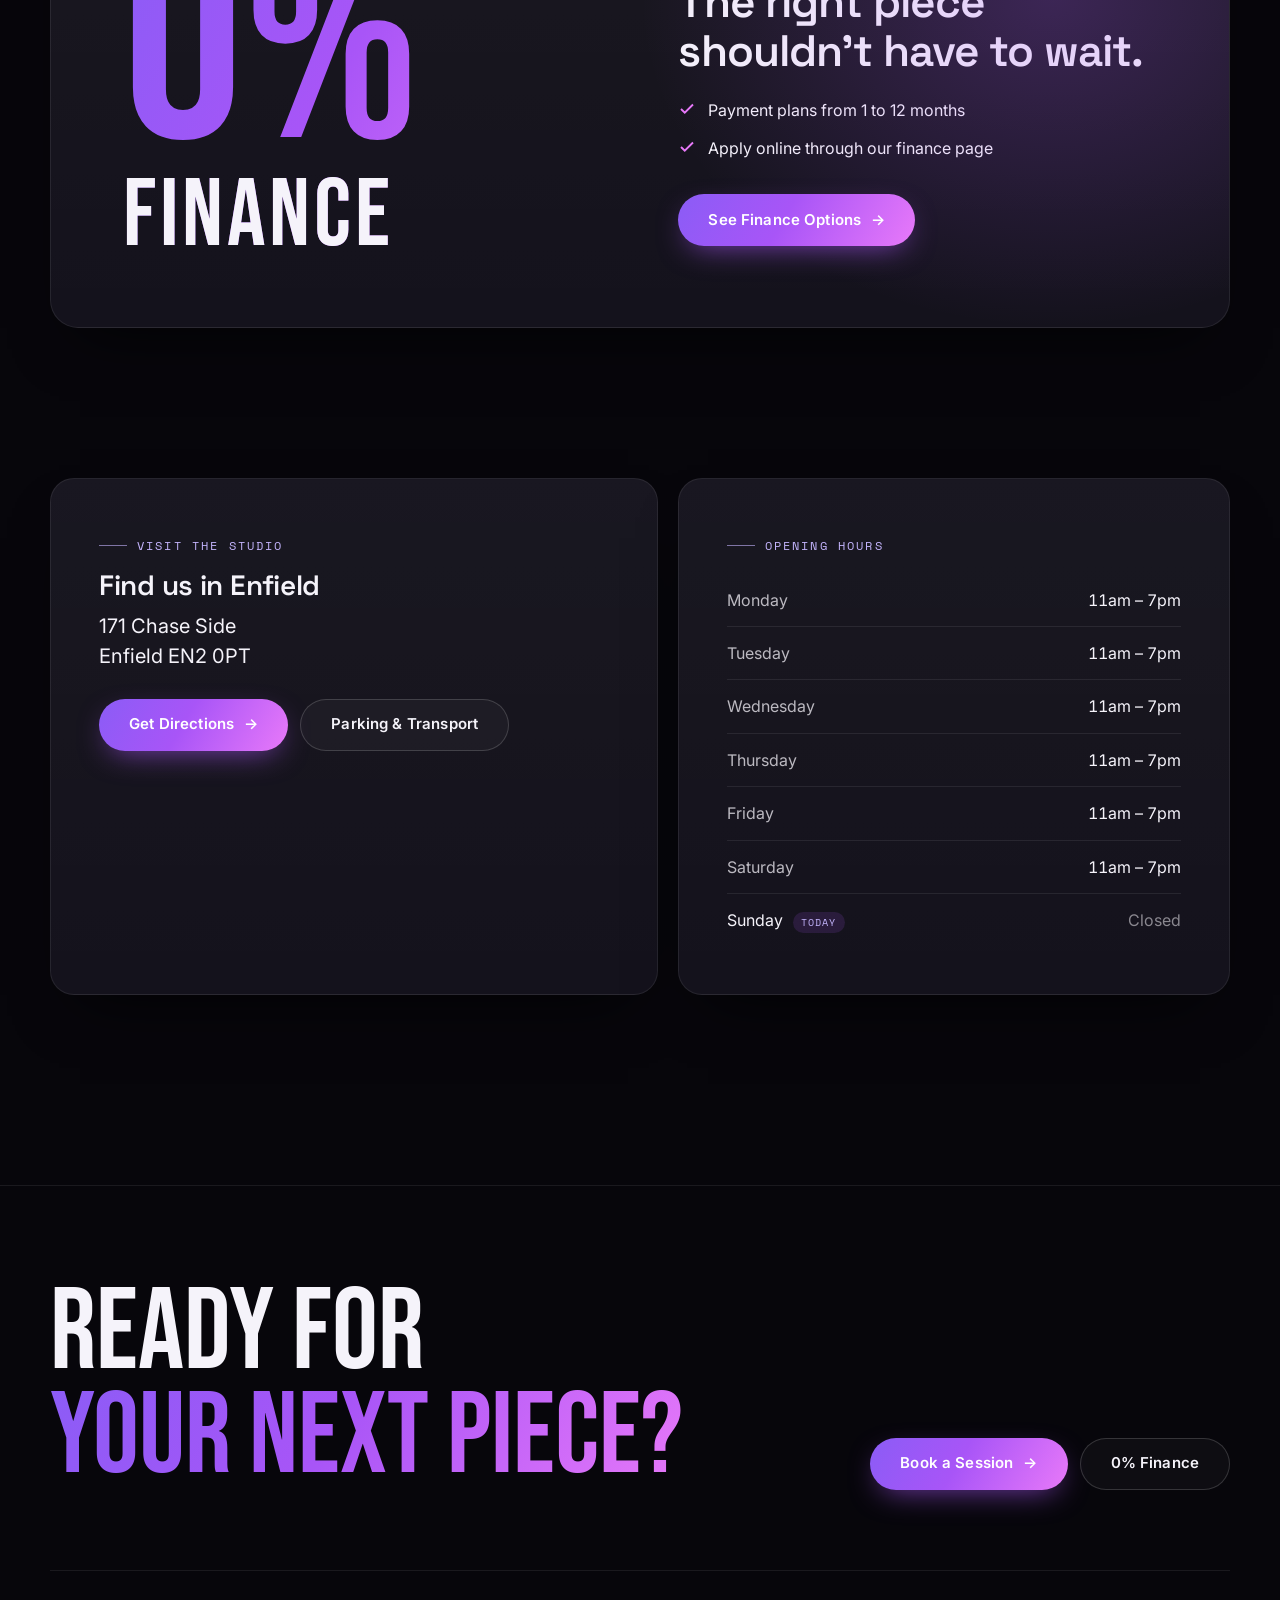
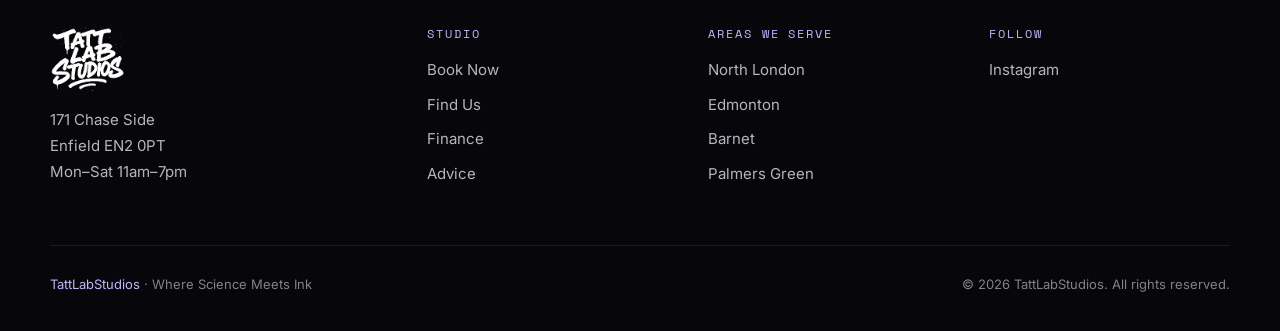
==== commit 898b19c5: "Transparent header/footer logo with soft glow The logo PNG had a solid black box that mix-blend-mode" ====
--- a/index.html
+++ b/index.html
@@ -22,10 +22,10 @@
   <link rel="preconnect" href="https://fonts.googleapis.com"/>
   <link rel="preconnect" href="https://fonts.gstatic.com" crossorigin/>
   <link href="https://fonts.googleapis.com/css2?family=Bebas+Neue&family=Inter:wght@400;500;600;700&family=Space+Grotesk:wght@500;600;700&family=Space+Mono:wght@400;700&display=swap" rel="stylesheet"/>
-  <link rel="stylesheet" href="/shared.css?v=20261120c"/>
+  <link rel="stylesheet" href="/shared.css?v=20261120d"/>
   <script>document.documentElement.classList.add('js')</script>
-  <script src="/assets/site.js?v=20261120c" defer></script>
-  <script src="/assets/lab-fx.js?v=20261120c" defer></script>
+  <script src="/assets/site.js?v=20261120d" defer></script>
+  <script src="/assets/lab-fx.js?v=20261120d" defer></script>
   <style>
     /* ══ HERO ══════════════════════════════════════════════════ */
     .hero {
@@ -342,7 +342,7 @@
 
   <!--HEADER:START-->
   <header class="site-header" id="siteHeader">
-    <a href="/" class="brand" aria-label="TattLabStudios home"><img src="/assets/logo.png" alt="TattLabStudios"/></a>
+    <a href="/" class="brand" aria-label="TattLabStudios home"><img src="/assets/logo-transparent.png?v=1" alt="TattLabStudios"/></a>
     <nav class="site-nav" aria-label="Main">
       <a href="/" aria-current="page">Home</a>
       <a href="/where-are-we">Find Us</a>
@@ -530,7 +530,7 @@
     </div>
     <div class="footer-inner">
       <div class="footer-col">
-        <img src="/assets/logo.png" alt="TattLabStudios" class="footer-logo"/>
+        <img src="/assets/logo-transparent.png?v=1" alt="TattLabStudios" class="footer-logo"/>
         <p>171 Chase Side<br/>Enfield EN2 0PT<br/>Mon–Sat 11am–7pm</p>
       </div>
       <div class="footer-col">
--- a/shared.css
+++ b/shared.css
@@ -134,11 +134,13 @@
 .brand { display: flex; align-items: center; flex-shrink: 0; text-decoration: none; }
 .brand img {
   height: 48px; width: auto;
-  mix-blend-mode: screen;           /* drops the logo's black box */
+  filter: drop-shadow(0 0 10px rgba(167,139,250,0.35)); /* transparent logo with a soft lab glow */
   transition: height 0.4s var(--ease-cine), transform 0.3s;
 }
 .site-header.is-scrolled .brand img { height: 40px; }
-.brand:hover img { transform: rotate(-3deg) scale(1.04); }
+.brand:hover img { transform: rotate(-3deg) scale(1.04); filter: drop-shadow(0 0 14px rgba(232,121,249,0.6)); }
+.brand img { transition: height 0.4s var(--ease-cine), transform 0.3s, filter 0.3s; animation: logoIn 1.2s var(--ease-cine) 0.2s backwards; }
+@keyframes logoIn { from { opacity: 0; filter: blur(8px) drop-shadow(0 0 0 transparent); transform: scale(0.9); } }
 
 .site-nav { display: flex; align-items: center; gap: 6px; margin-left: auto; }
 .site-nav a {
@@ -402,7 +404,7 @@
   transition: color 0.2s, transform 0.3s var(--ease-cine);
 }
 .footer-col a:hover { color: var(--text); transform: translateX(3px); }
-.footer-logo { height: 64px; width: auto; mix-blend-mode: screen; margin-bottom: 16px; }
+.footer-logo { height: 64px; width: auto; margin-bottom: 16px; }
 
 .footer-bottom {
   max-width: var(--max); margin: 0 auto;
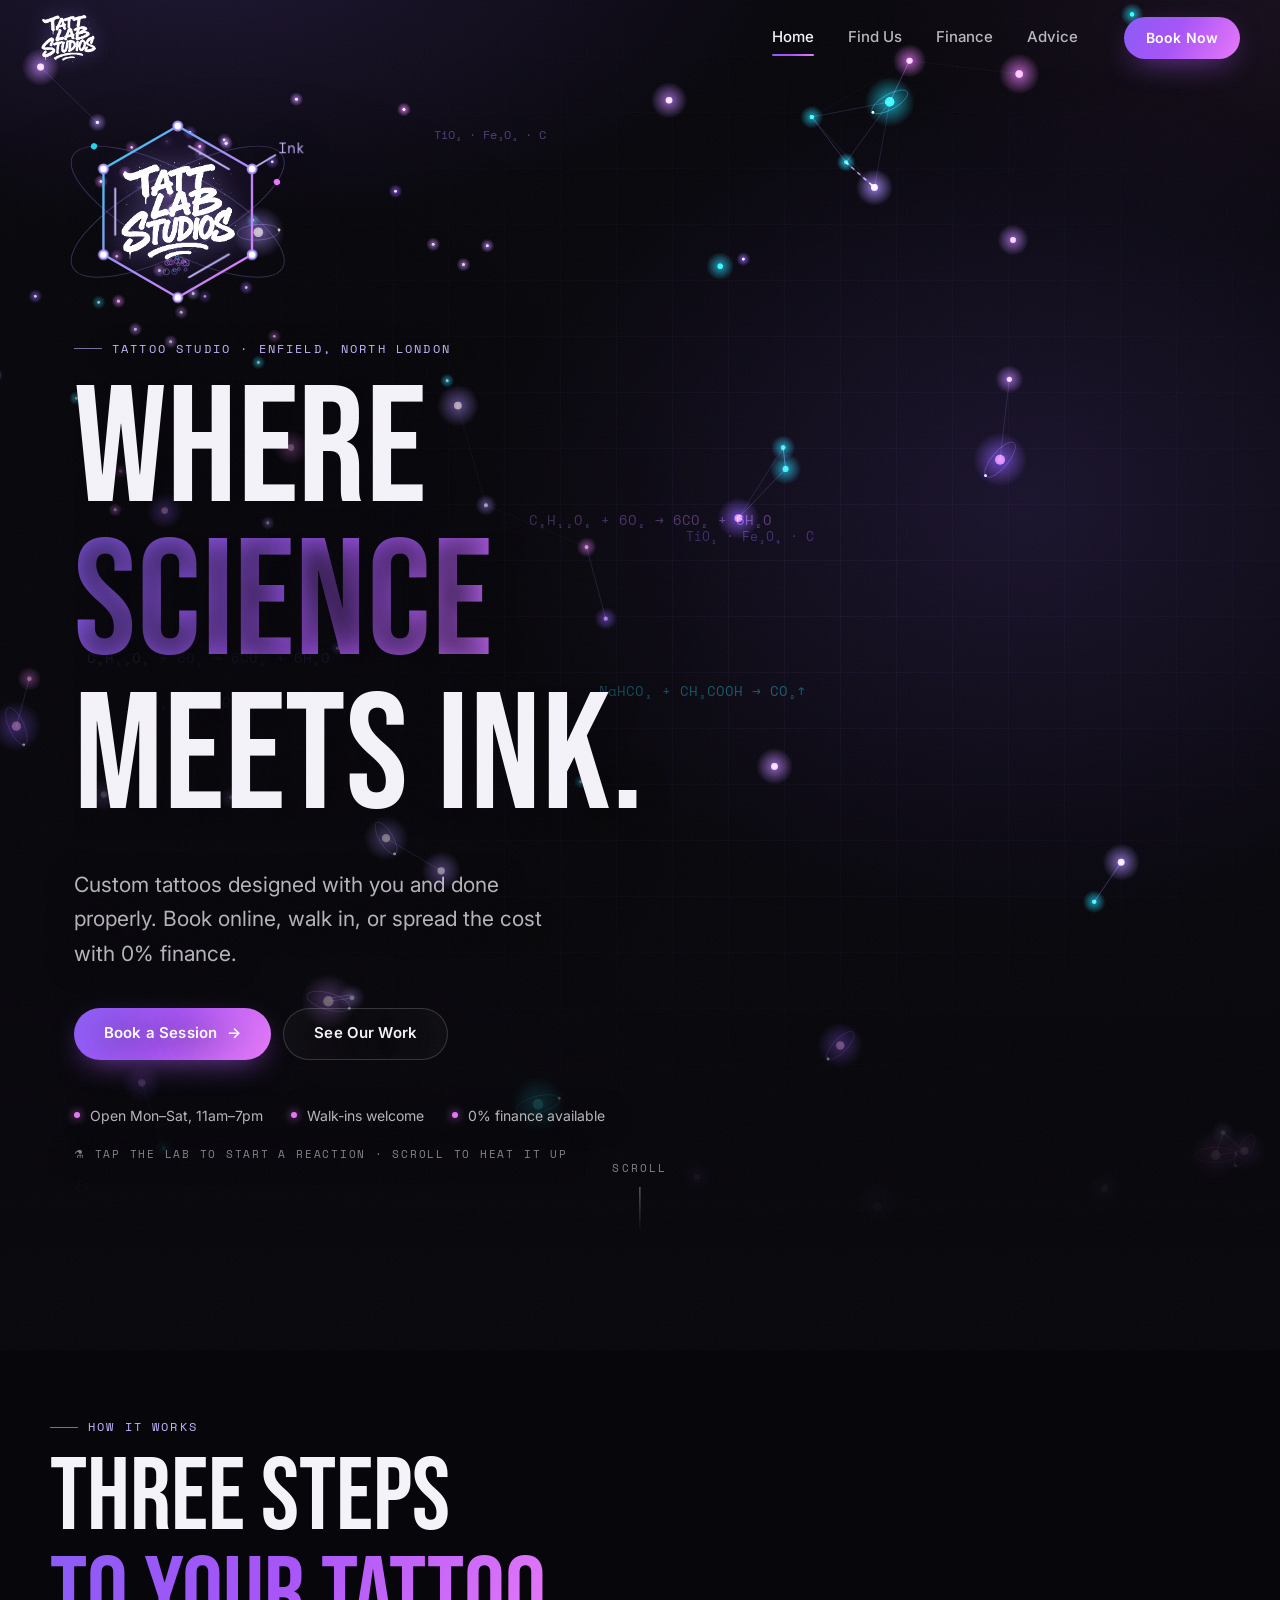
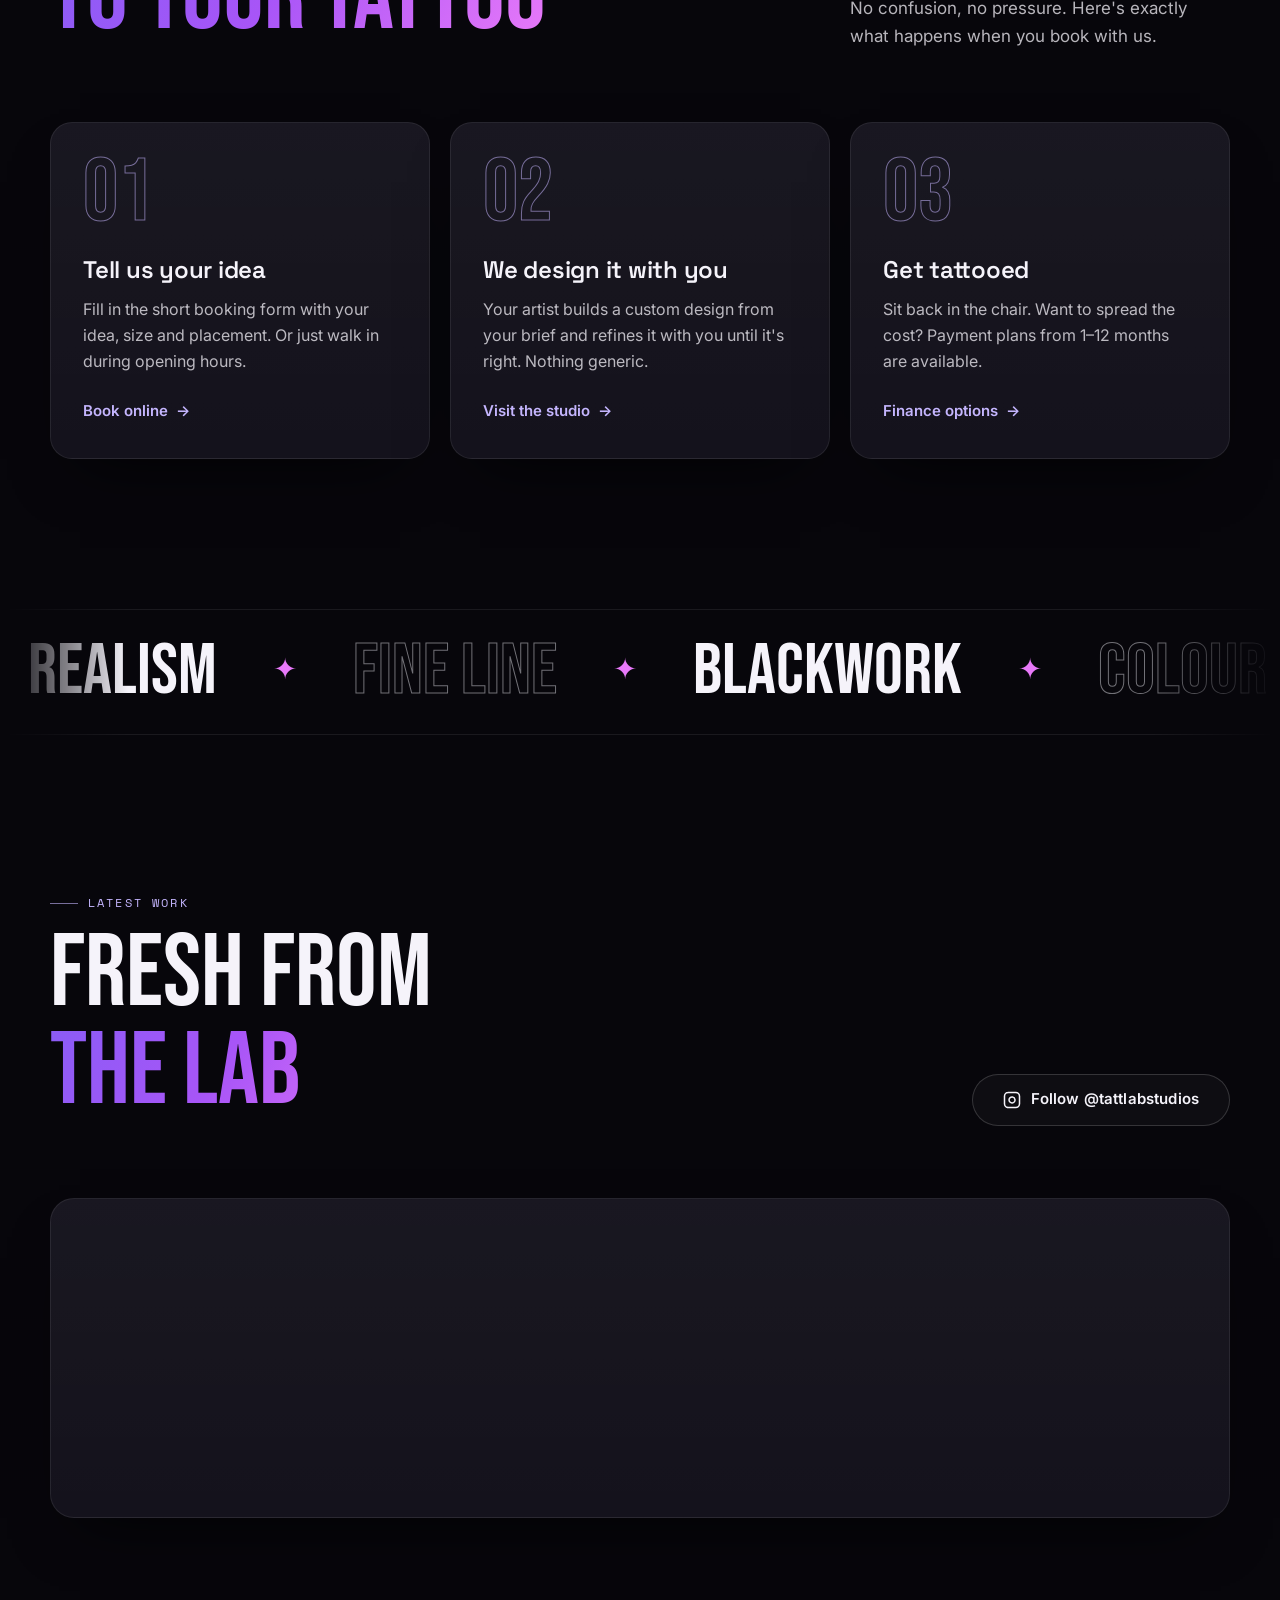
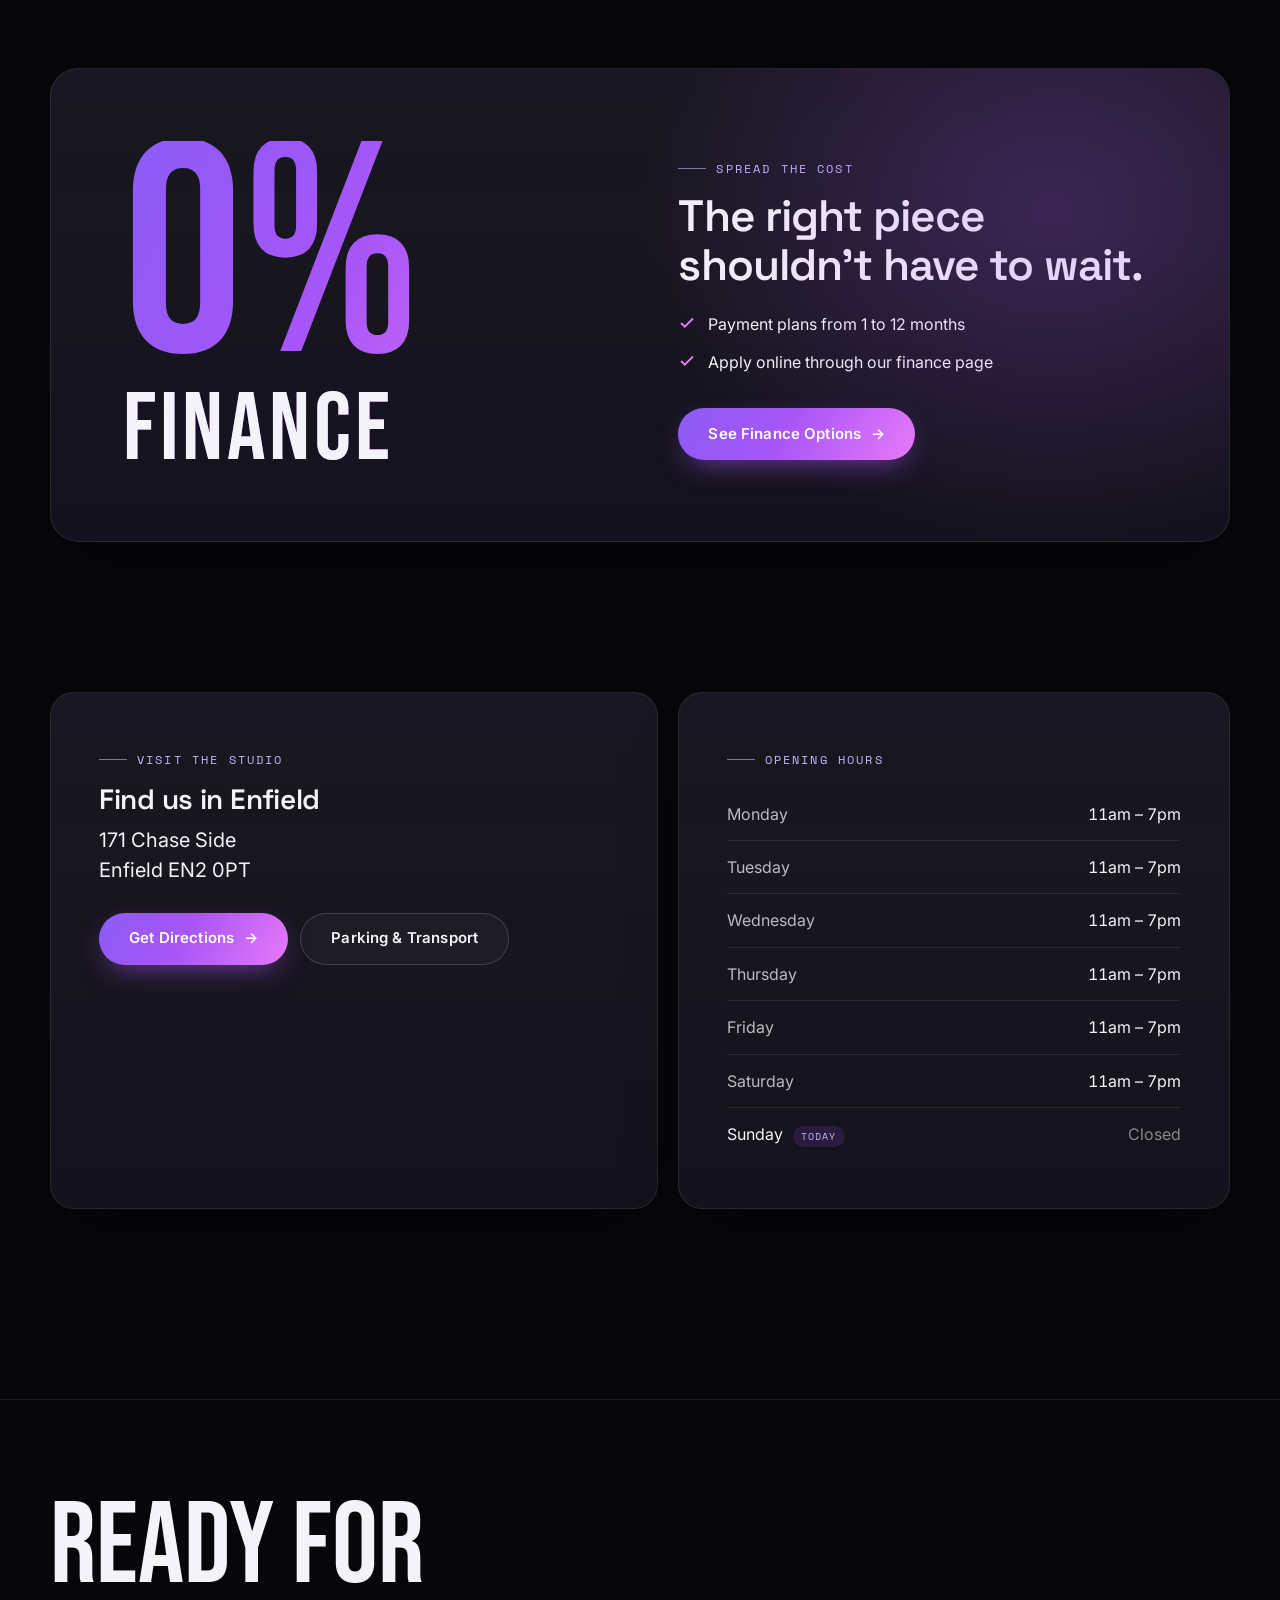
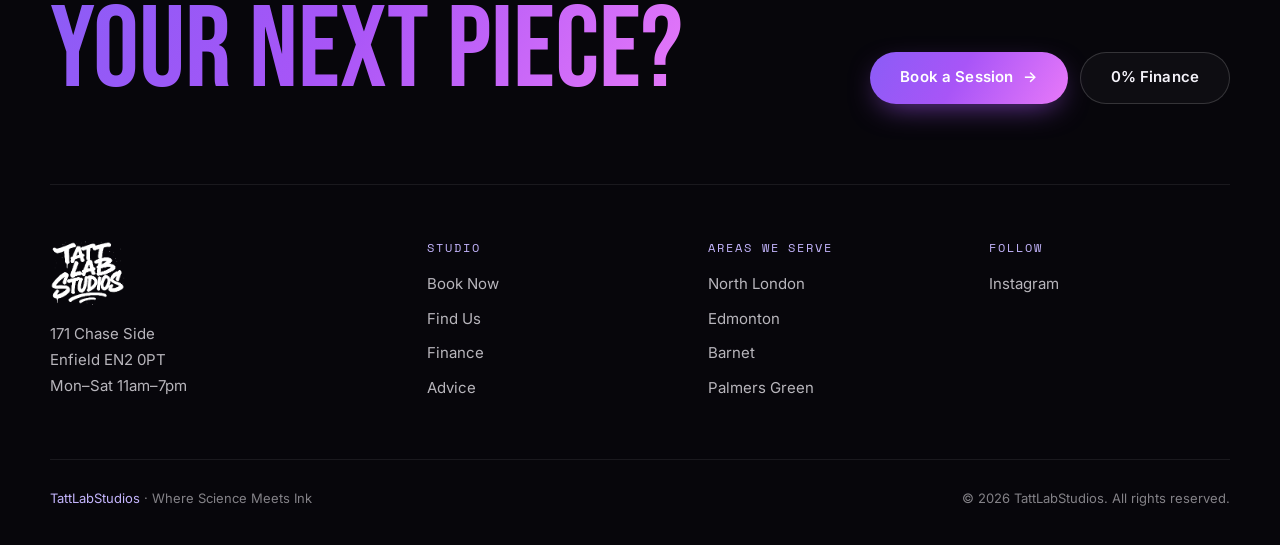
==== commit 6ee59d09: "Chemistry-style reactions and synthesised logo emblem Reactions no longer look like fireworks: two a" ====
--- a/index.html
+++ b/index.html
@@ -22,10 +22,10 @@
   <link rel="preconnect" href="https://fonts.googleapis.com"/>
   <link rel="preconnect" href="https://fonts.gstatic.com" crossorigin/>
   <link href="https://fonts.googleapis.com/css2?family=Bebas+Neue&family=Inter:wght@400;500;600;700&family=Space+Grotesk:wght@500;600;700&family=Space+Mono:wght@400;700&display=swap" rel="stylesheet"/>
-  <link rel="stylesheet" href="/shared.css?v=20261120d"/>
+  <link rel="stylesheet" href="/shared.css?v=20261121a"/>
   <script>document.documentElement.classList.add('js')</script>
-  <script src="/assets/site.js?v=20261120d" defer></script>
-  <script src="/assets/lab-fx.js?v=20261120d" defer></script>
+  <script src="/assets/site.js?v=20261121a" defer></script>
+  <script src="/assets/lab-fx.js?v=20261121a" defer></script>
   <style>
     /* ══ HERO ══════════════════════════════════════════════════ */
     .hero {
@@ -60,6 +60,65 @@
       margin-top: 18px; font-family: var(--font-mono); font-size: 11px; letter-spacing: 0.16em;
       text-transform: uppercase; color: var(--text-dimmer);
       animation: fadeUp 1s var(--ease-cine) 2.4s both;
+    }
+
+    /* ══ LAB EMBLEM: logo inside a benzene ring, synthesised on load ══ */
+    .lab-emblem {
+      position: relative;
+      width: clamp(120px, 15vw, 200px); aspect-ratio: 1;
+      margin: 0 0 22px 8px;
+      transform-origin: 30% 50%;
+      transform: translateY(calc(var(--sp, 0) * -70px)) scale(calc(1 - var(--sp, 0) * 0.4));
+      opacity: calc(1 - var(--sp, 0) * 1.2);
+      will-change: transform, opacity;
+    }
+    .emblem-svg { position: absolute; inset: -16%; width: 132%; height: 132%; overflow: visible; }
+    .emblem-ring {
+      transform-box: view-box; transform-origin: 100px 100px;
+      transform: rotate(calc(var(--sp, 0) * 240deg));
+    }
+    .emblem-svg .hex {
+      fill: rgba(139,92,246,0.06); stroke: url(#emGrad); stroke-width: 2.4; stroke-linejoin: round;
+      stroke-dasharray: 1; stroke-dashoffset: 1;
+      animation: hexDraw 1.5s var(--ease-cine) 0.35s forwards;
+    }
+    @keyframes hexDraw { to { stroke-dashoffset: 0; } }
+    .emblem-svg .dbl line, .emblem-svg .sub { stroke: #c4b5fd; stroke-width: 2; stroke-linecap: round; opacity: 0; animation: fadeIn 0.6s ease 1.5s forwards; }
+    .emblem-svg .sub-label { font-family: var(--font-mono); font-size: 15px; fill: var(--accent-cyan); opacity: 0; animation: fadeIn 0.6s ease 1.9s forwards; }
+    .emblem-svg .vtx circle {
+      fill: #fff; stroke: #a78bfa; stroke-width: 2;
+      transform-box: fill-box; transform-origin: center; transform: scale(0);
+      animation: vtxPop 0.5s cubic-bezier(.34,1.56,.64,1) forwards;
+      animation-delay: calc(0.5s + var(--i) * 0.2s);
+    }
+    @keyframes vtxPop { to { transform: scale(1); } }
+    .emblem-orbits ellipse { fill: none; stroke: rgba(167,139,250,0.28); stroke-width: 1; }
+    .emblem-orbits .electron { fill: #22d3ee; }
+    .emblem-orbits .e2 { fill: #e879f9; }
+    .emblem-orbits { opacity: 0; transition: opacity 1.2s ease 0.4s; }
+    .emblem-logo {
+      position: absolute; left: 50%; top: 50%; width: 62%; height: auto;
+      transform: translate(-50%, -50%);
+      filter: drop-shadow(0 0 14px rgba(167,139,250,0.5));
+      transition: opacity 0.9s var(--ease-cine), filter 1.2s var(--ease-cine), transform 1.2s var(--ease-cine);
+    }
+    /* before the particles arrive, the logo is a blurred "solution" */
+    .js .lab-emblem:not(.is-formed) .emblem-logo {
+      opacity: 0; filter: blur(14px); transform: translate(-50%, -50%) scale(1.3);
+      animation: emblemFallback 0s 4s forwards;  /* safety net if the script never runs */
+    }
+    @keyframes emblemFallback { to { opacity: 1; filter: none; transform: translate(-50%, -50%); } }
+    .lab-emblem.is-formed .emblem-orbits { opacity: 1; }
+    .lab-emblem.is-formed::after {
+      content: ''; position: absolute; inset: -30%; border-radius: 50%; pointer-events: none;
+      background: radial-gradient(closest-side, rgba(232,121,249,0.35), transparent);
+      animation: formedPulse 1.6s var(--ease-cine) forwards;
+    }
+    @keyframes formedPulse { from { opacity: 1; transform: scale(0.6); } to { opacity: 0; transform: scale(1.4); } }
+    @media (prefers-reduced-motion: reduce) {
+      .emblem-svg .hex { stroke-dashoffset: 0; animation: none; }
+      .emblem-svg .vtx circle { transform: none; animation: none; }
+      .emblem-svg .dbl line, .emblem-svg .sub, .emblem-svg .sub-label { opacity: 1; animation: none; }
     }
 
     /* Letterbox bars that open like a film starting */
@@ -376,6 +435,41 @@
 
       <div class="hero-inner">
         <div class="hero-copy">
+          <div class="lab-emblem" role="img" aria-label="TattLabStudios">
+            <svg class="emblem-svg" viewBox="-30 -30 260 260" aria-hidden="true">
+              <defs>
+                <linearGradient id="emGrad" x1="0" y1="0" x2="1" y2="1">
+                  <stop offset="0" stop-color="#22d3ee"/><stop offset=".5" stop-color="#a78bfa"/><stop offset="1" stop-color="#e879f9"/>
+                </linearGradient>
+              </defs>
+              <g class="emblem-orbits">
+                <g transform="rotate(28 100 100)">
+                  <ellipse cx="100" cy="100" rx="122" ry="40"/>
+                  <circle r="3.2" class="electron"><animateMotion dur="3.6s" repeatCount="indefinite" path="M222,100 a122,40 0 1,1 -244,0 a122,40 0 1,1 244,0"/></circle>
+                </g>
+                <g transform="rotate(-28 100 100)">
+                  <ellipse cx="100" cy="100" rx="122" ry="40"/>
+                  <circle r="3.2" class="electron e2"><animateMotion dur="4.4s" repeatCount="indefinite" path="M-22,100 a122,40 0 1,0 244,0 a122,40 0 1,0 -244,0"/></circle>
+                </g>
+              </g>
+              <g class="emblem-ring">
+                <polygon class="hex" pathLength="1" points="100,12 176.2,56 176.2,144 100,188 23.8,144 23.8,56"/>
+                <g class="dbl">
+                  <line x1="111.5" y1="32.7" x2="152.6" y2="56.3"/>
+                  <line x1="152.6" y1="143.7" x2="111.5" y2="167.3"/>
+                  <line x1="35.9" y1="123.7" x2="35.9" y2="76.3"/>
+                </g>
+                <line class="sub" x1="176.2" y1="56" x2="200" y2="42"/>
+                <text class="sub-label" x="203" y="40">Ink</text>
+                <g class="vtx">
+                  <circle cx="100" cy="12" r="4.5" style="--i:0"/><circle cx="176.2" cy="56" r="4.5" style="--i:1"/>
+                  <circle cx="176.2" cy="144" r="4.5" style="--i:2"/><circle cx="100" cy="188" r="4.5" style="--i:3"/>
+                  <circle cx="23.8" cy="144" r="4.5" style="--i:4"/><circle cx="23.8" cy="56" r="4.5" style="--i:5"/>
+                </g>
+              </g>
+            </svg>
+            <img class="emblem-logo" src="/assets/logo-transparent.png?v=1" alt="" width="192" height="163"/>
+          </div>
           <span class="eyebrow-label">Tattoo studio · Enfield, North London</span>
           <h1>
             <span class="line"><span>Where</span></span>
@@ -392,7 +486,7 @@
             <li>Walk-ins welcome</li>
             <li>0% finance available</li>
           </ul>
-          <p class="hero-hint" aria-hidden="true">⚗ Tap or click the lab to start a reaction</p>
+          <p class="hero-hint" aria-hidden="true">⚗ Tap the lab to start a reaction · scroll to heat it up</p>
         </div>
       </div>
 
--- a/shared.css
+++ b/shared.css
@@ -538,3 +538,7 @@
   .btn-primary { animation: none; }
   .lab-canvas { animation: none; }
 }
+
+/* homepage: the header logo waits until the hero emblem scrolls away */
+.site-header .brand { transition: opacity 0.5s var(--ease-soft), transform 0.6s var(--ease-cine); }
+.has-emblem:not(.emblem-away) .site-header .brand { opacity: 0; transform: translateY(-6px) scale(0.9); pointer-events: none; }
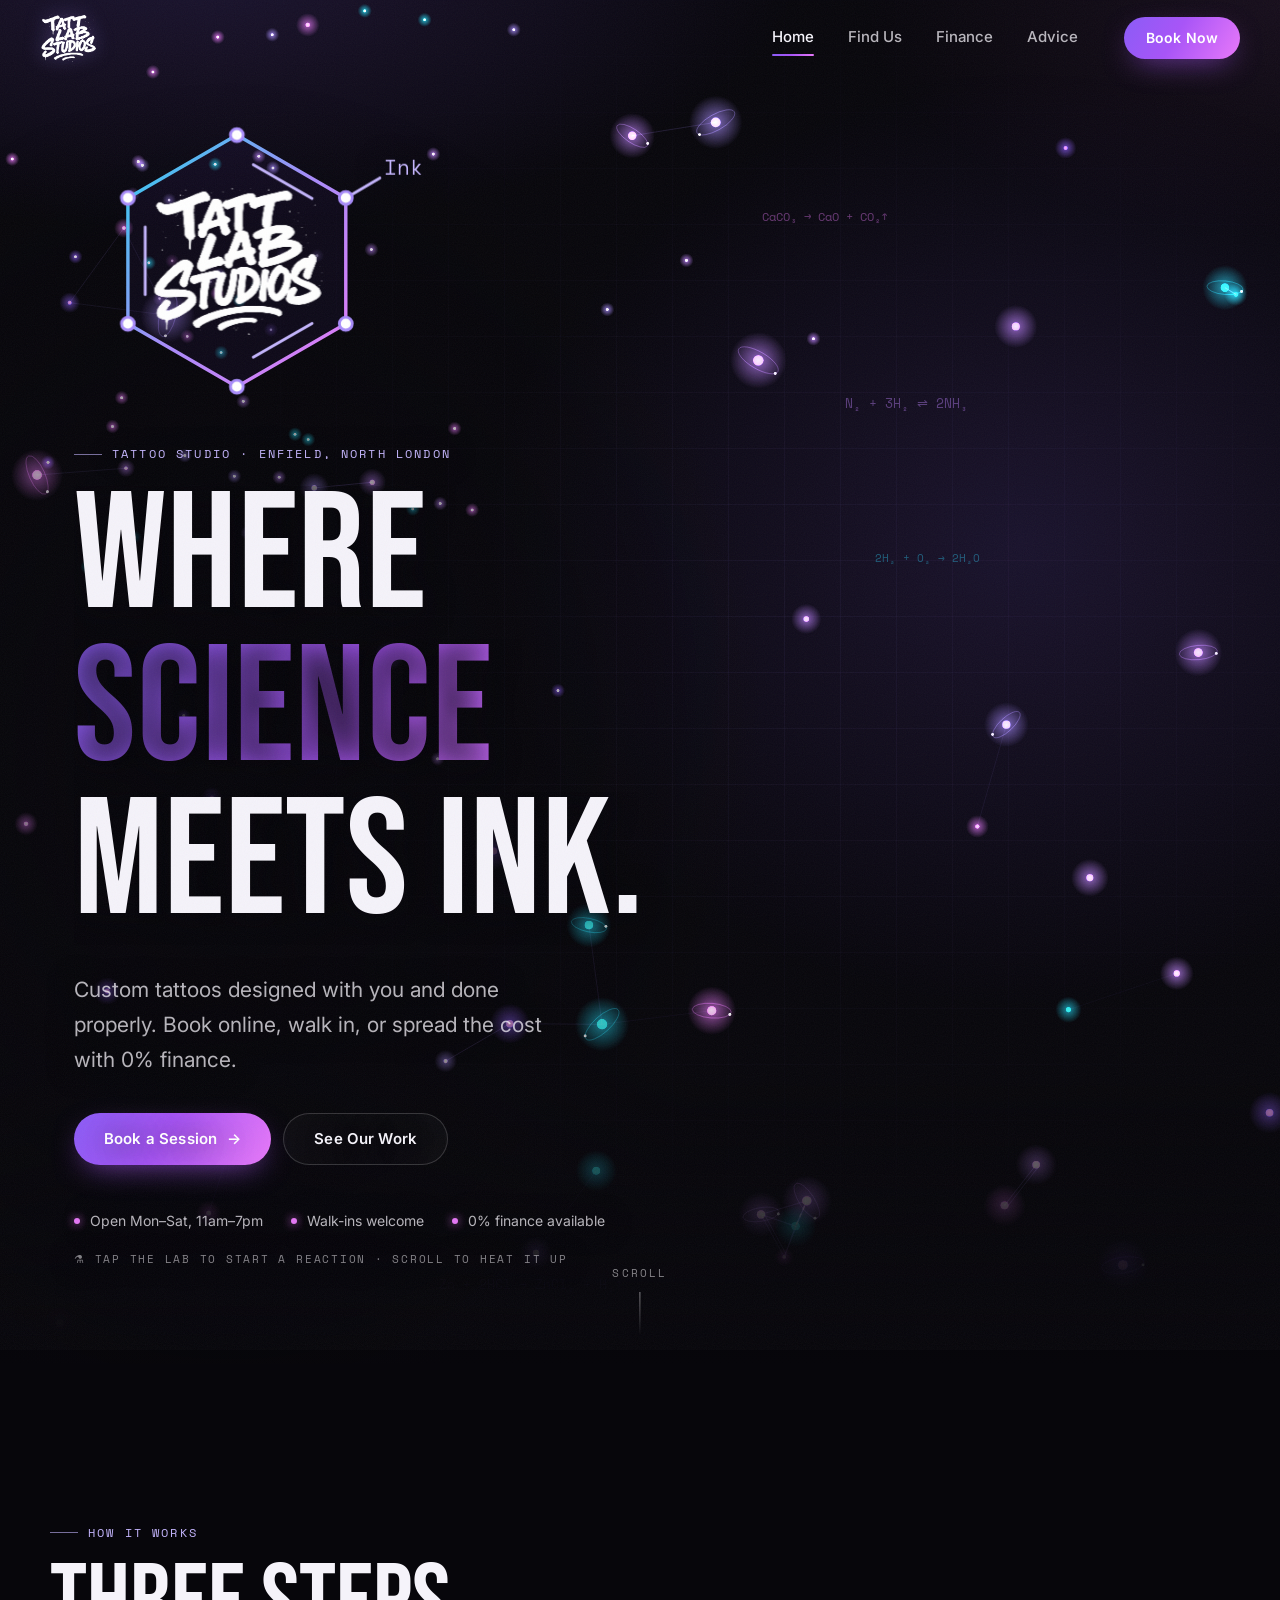
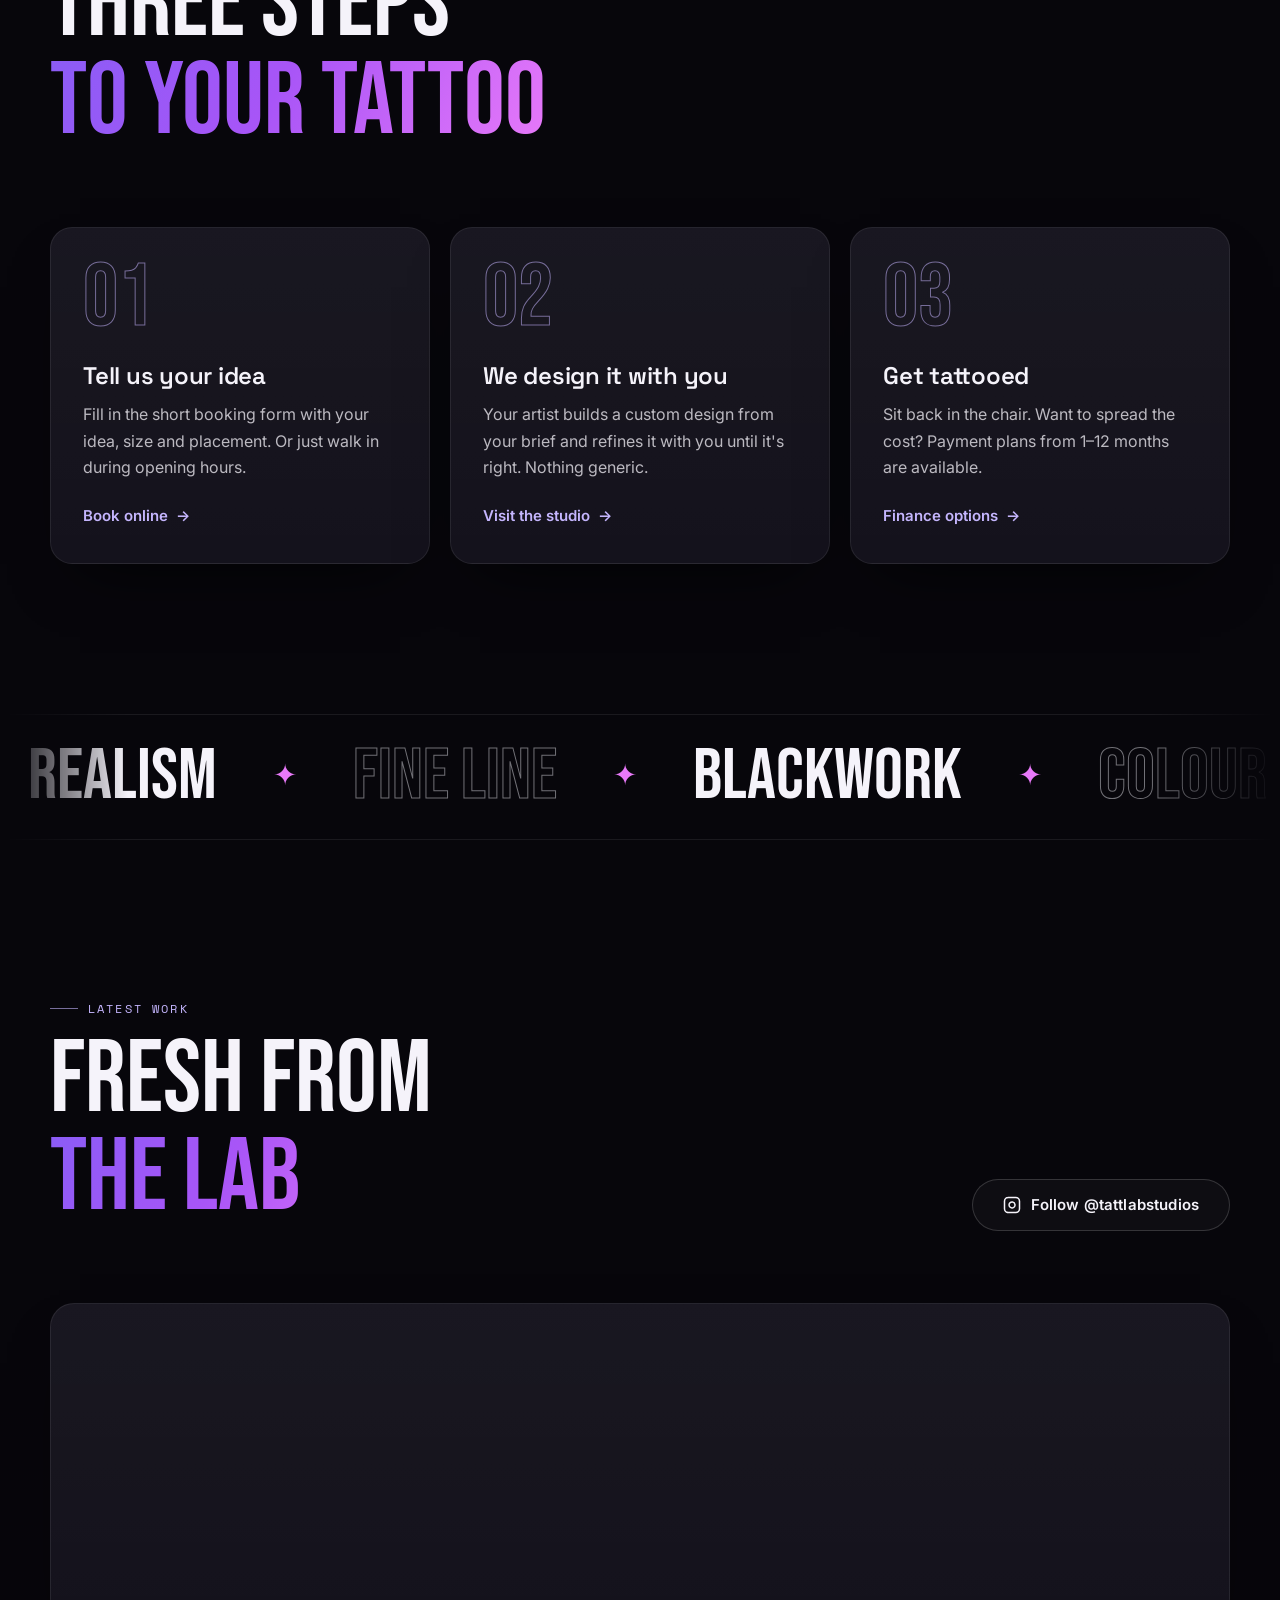
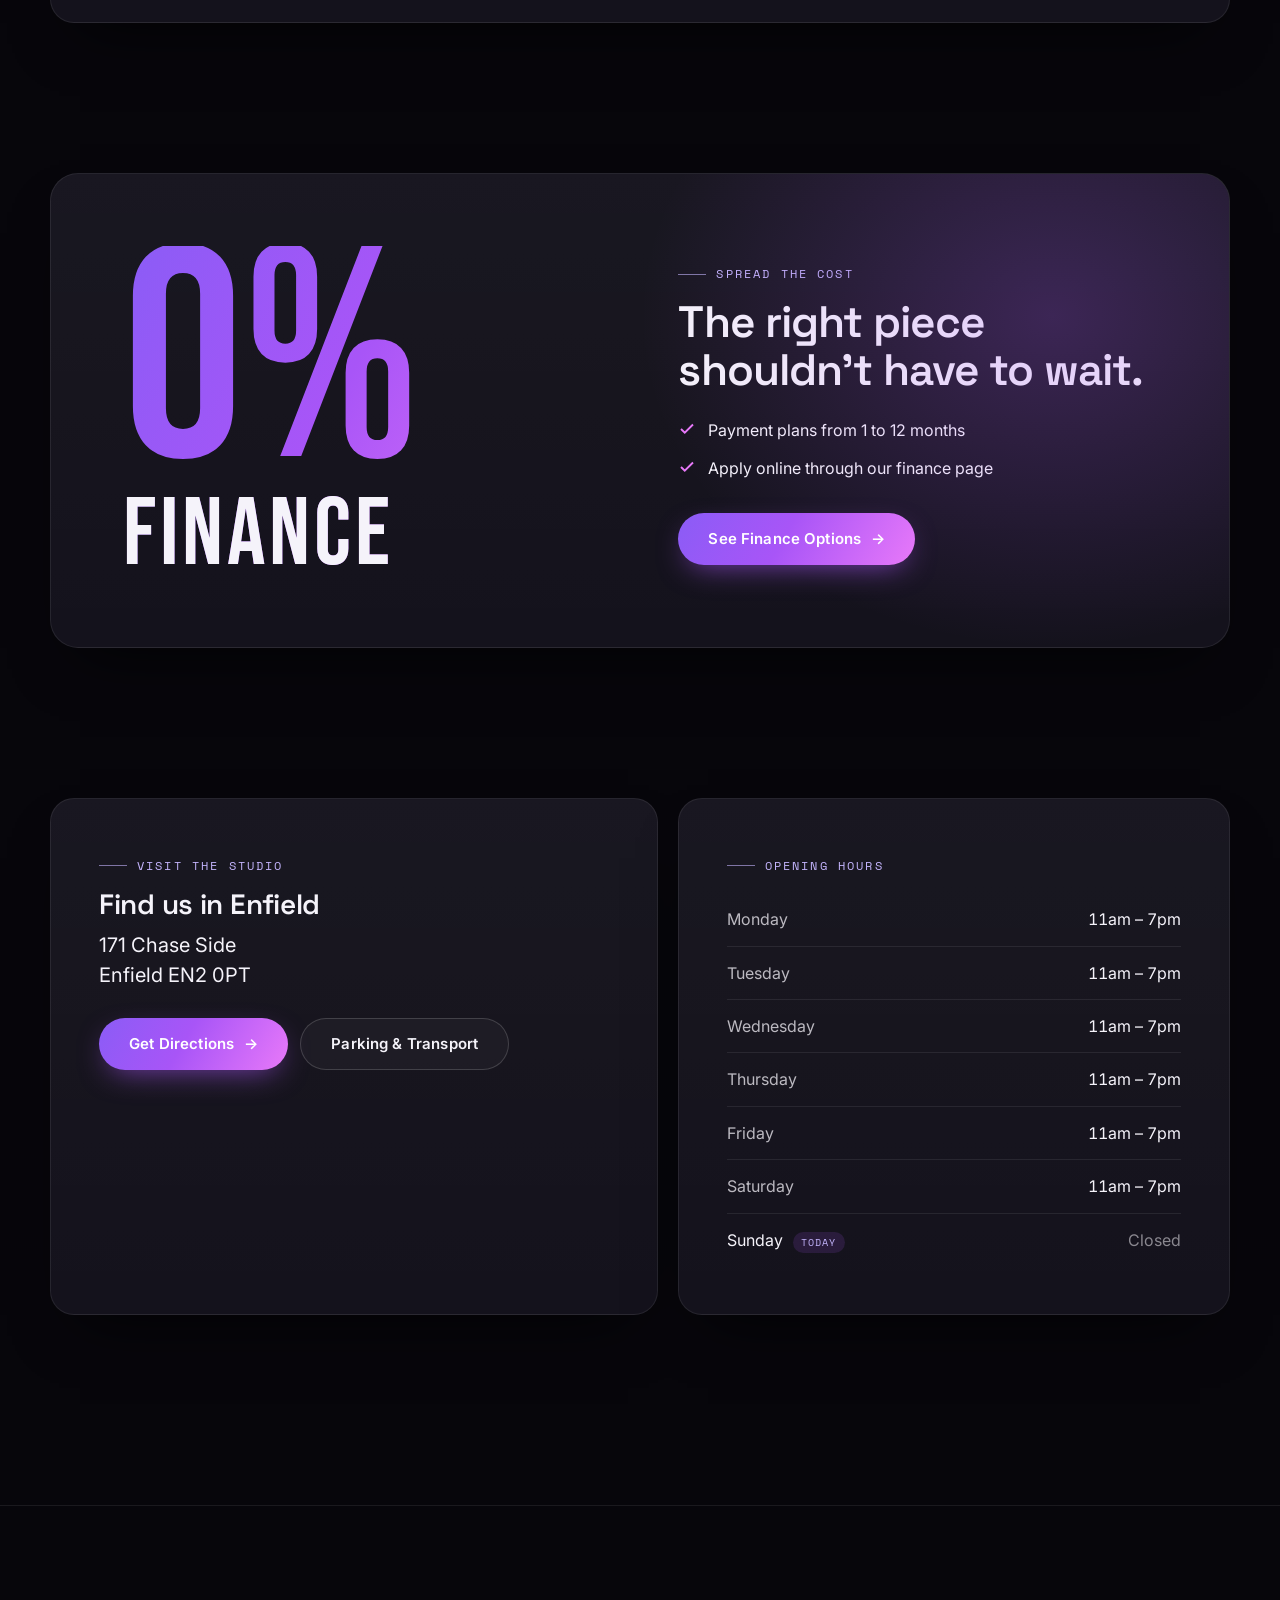
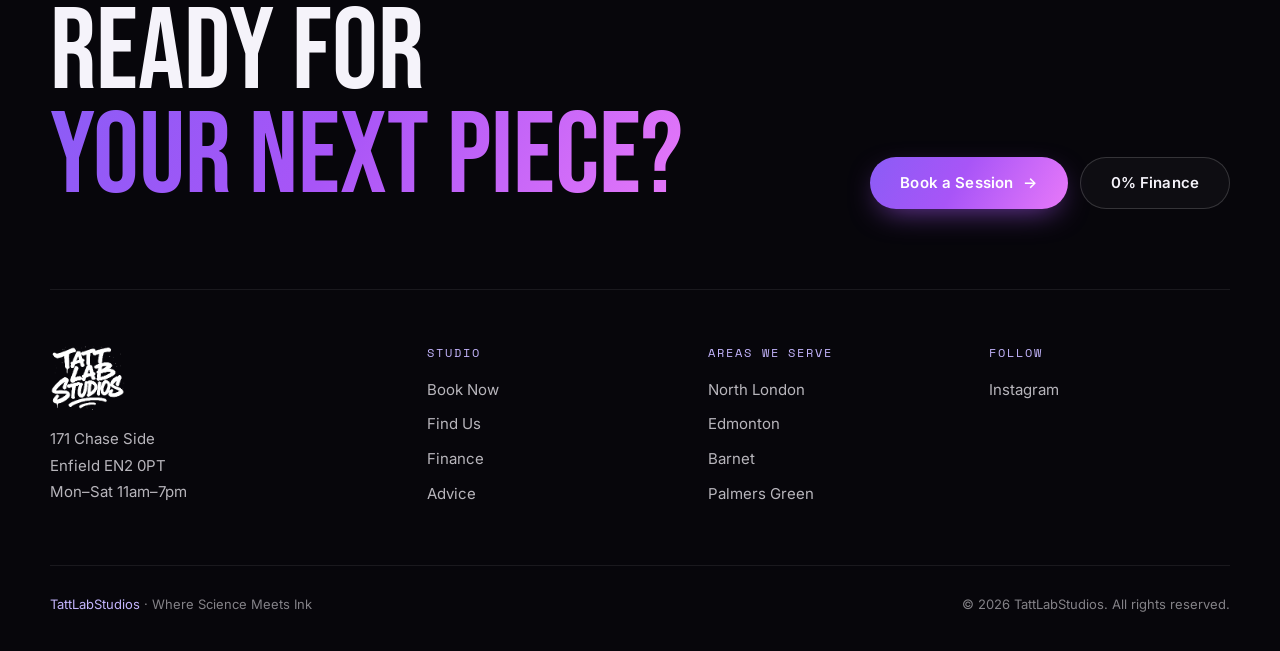
==== commit 1ba11cdf: "Make the hero logo emblem bigger Co-Authored-By: Claude Opus 5.5 <noreply@anthropic.com>" ====
--- a/index.html
+++ b/index.html
@@ -65,8 +65,8 @@
     /* ══ LAB EMBLEM: logo inside a benzene ring, synthesised on load ══ */
     .lab-emblem {
       position: relative;
-      width: clamp(120px, 15vw, 200px); aspect-ratio: 1;
-      margin: 0 0 22px 8px;
+      width: clamp(190px, 22vw, 290px); aspect-ratio: 1;
+      margin: 4px 0 34px 22px;
       transform-origin: 30% 50%;
       transform: translateY(calc(var(--sp, 0) * -70px)) scale(calc(1 - var(--sp, 0) * 0.4));
       opacity: calc(1 - var(--sp, 0) * 1.2);
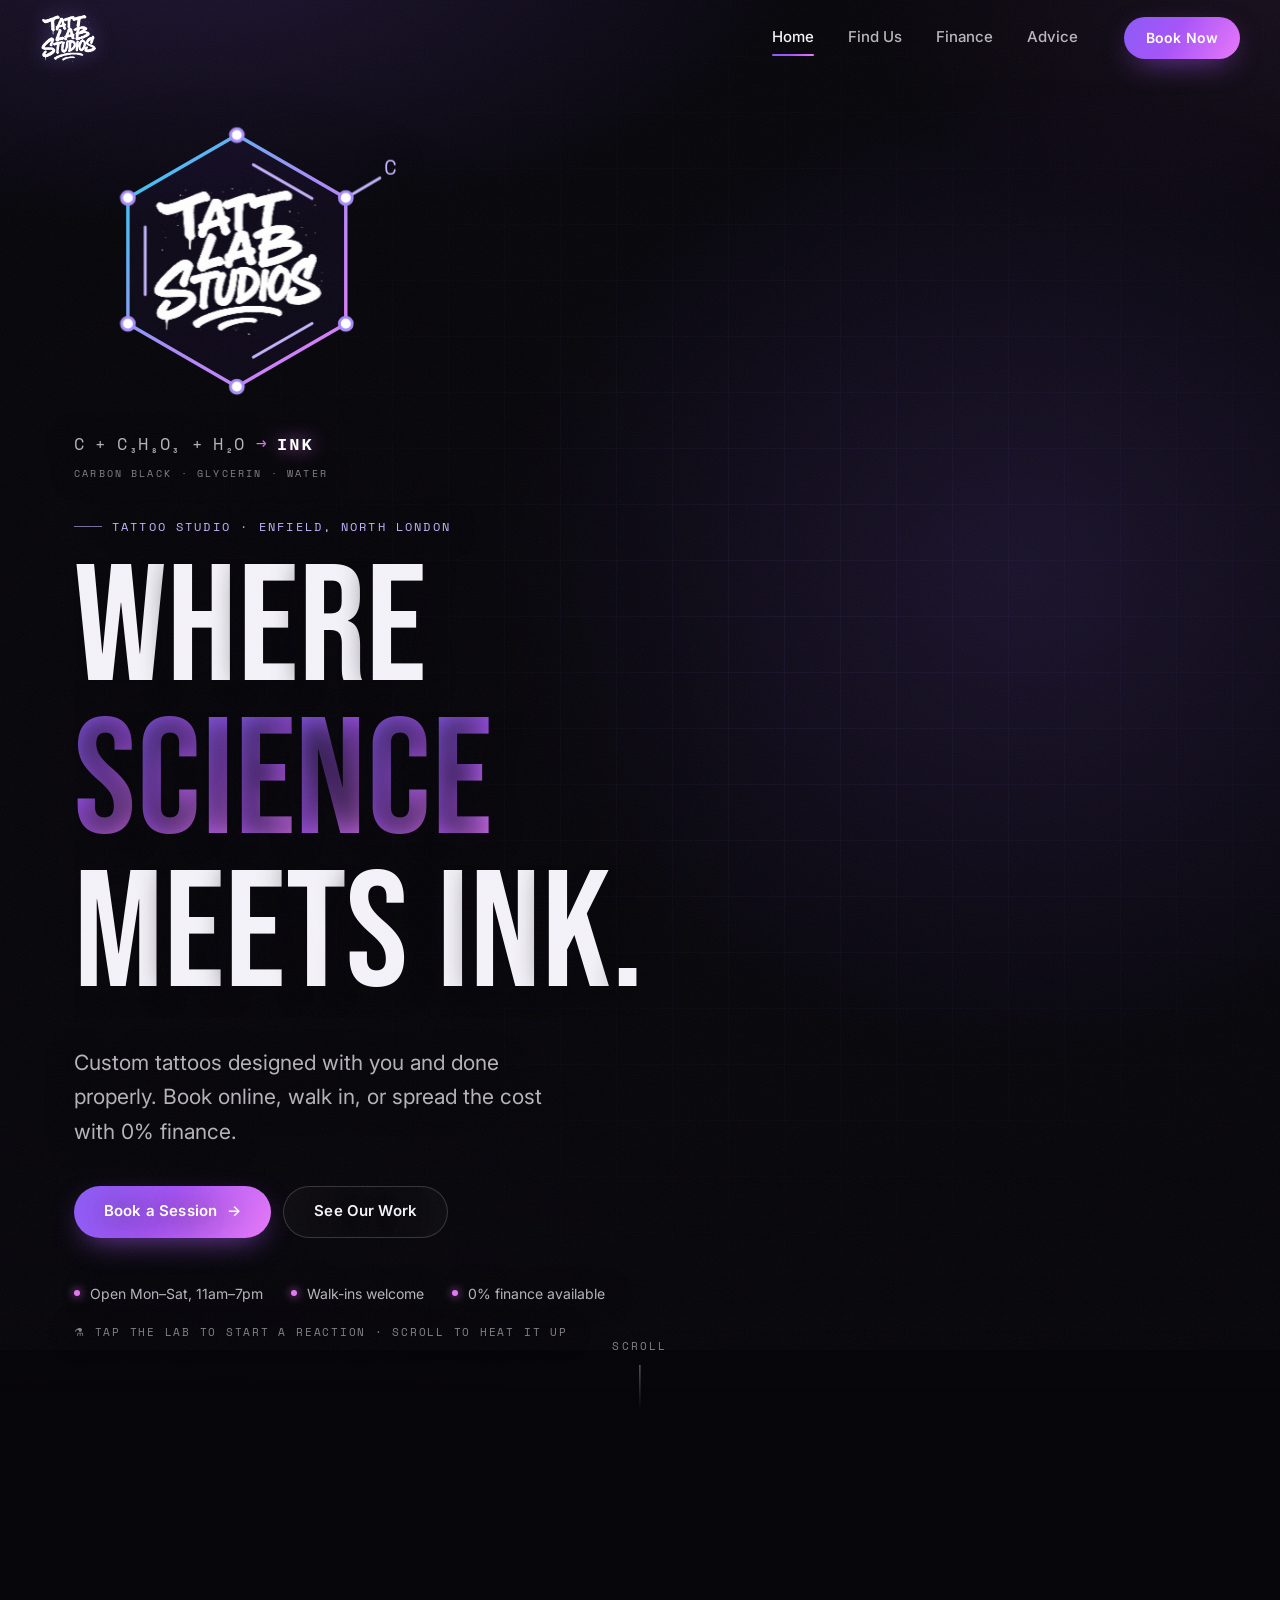
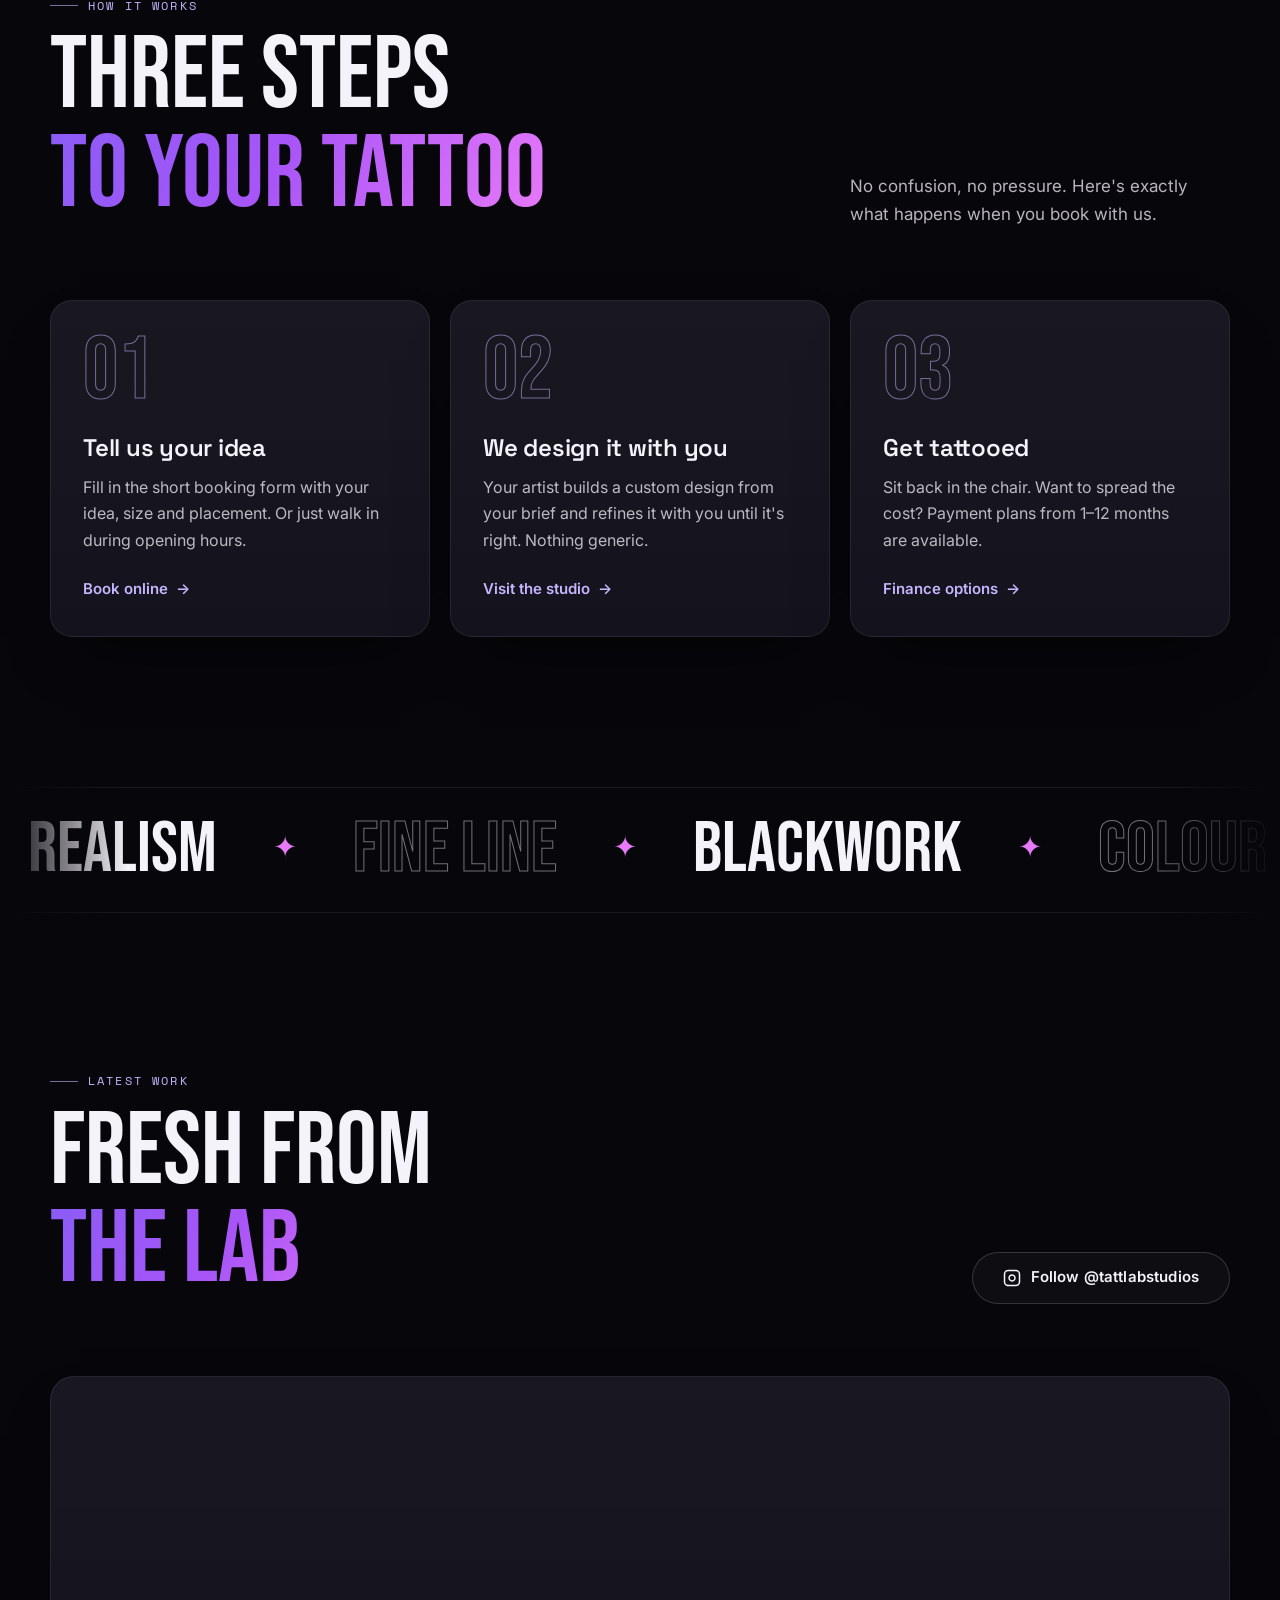
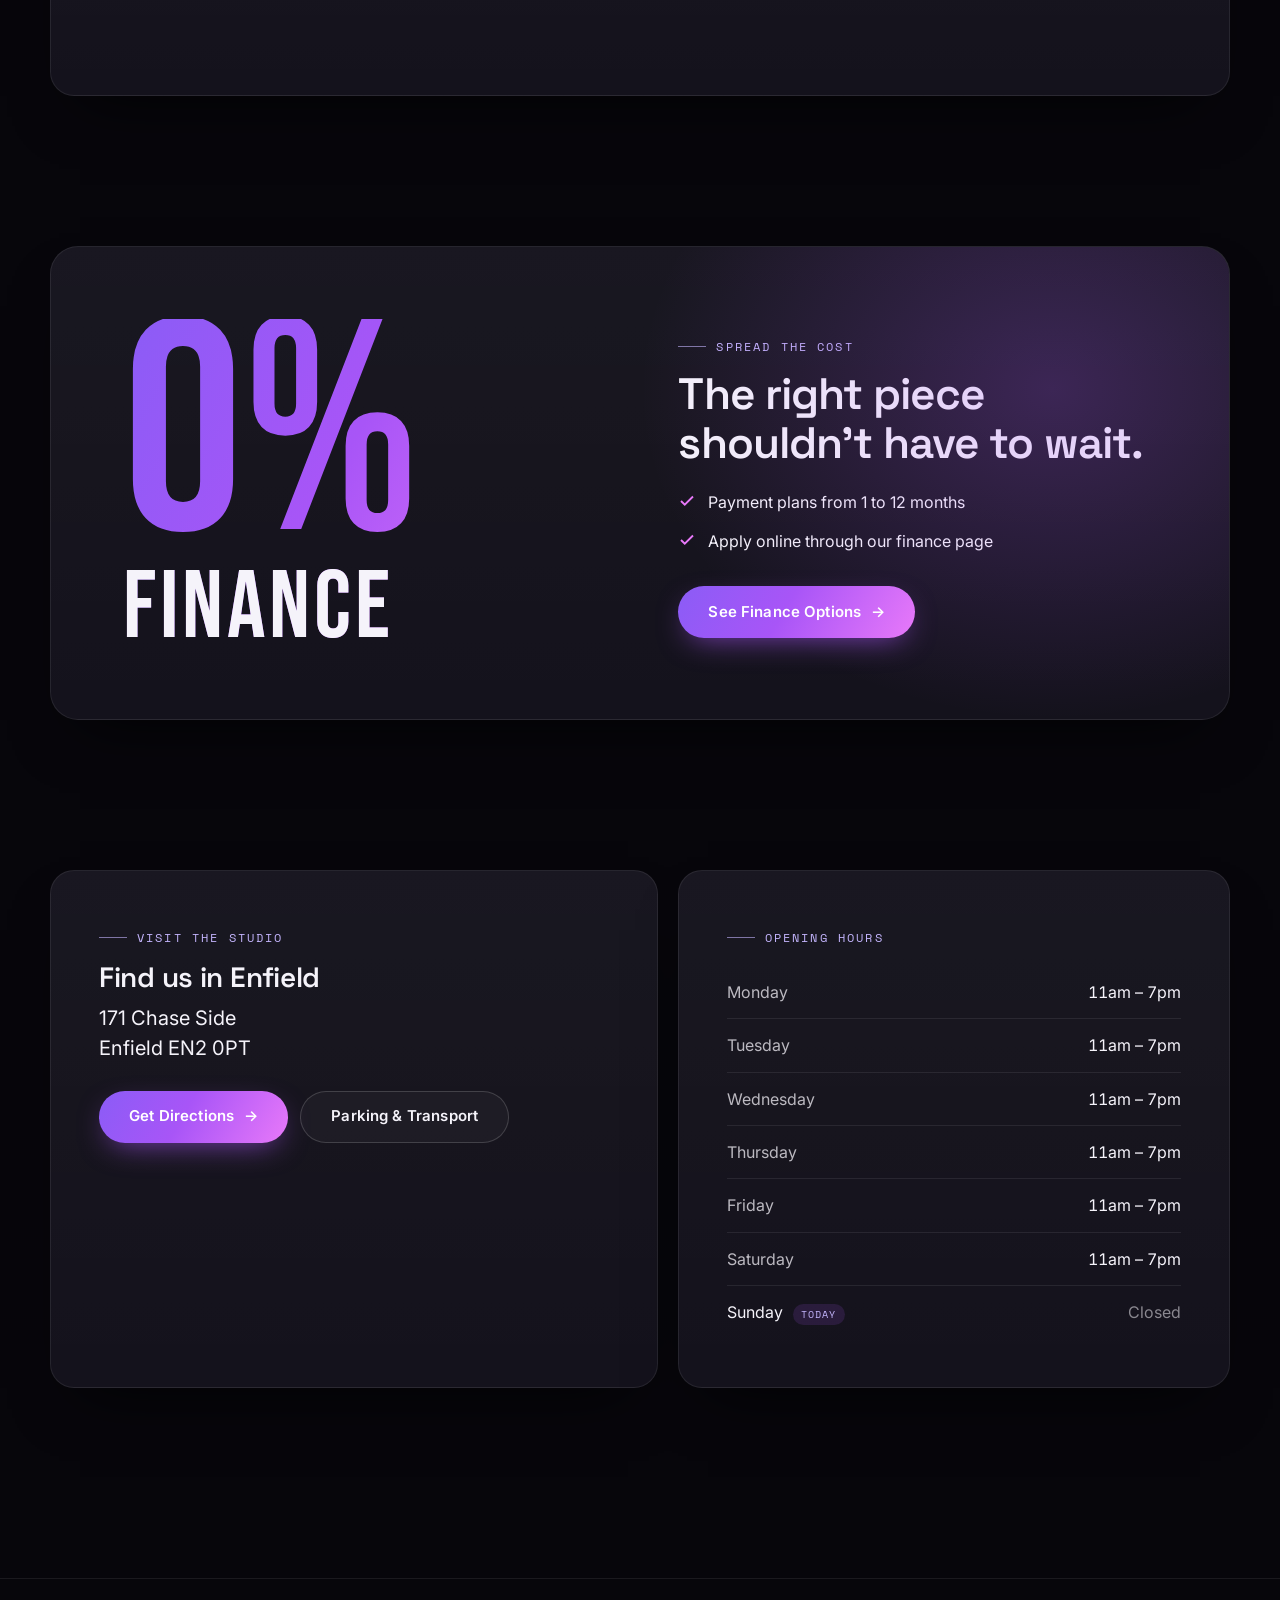
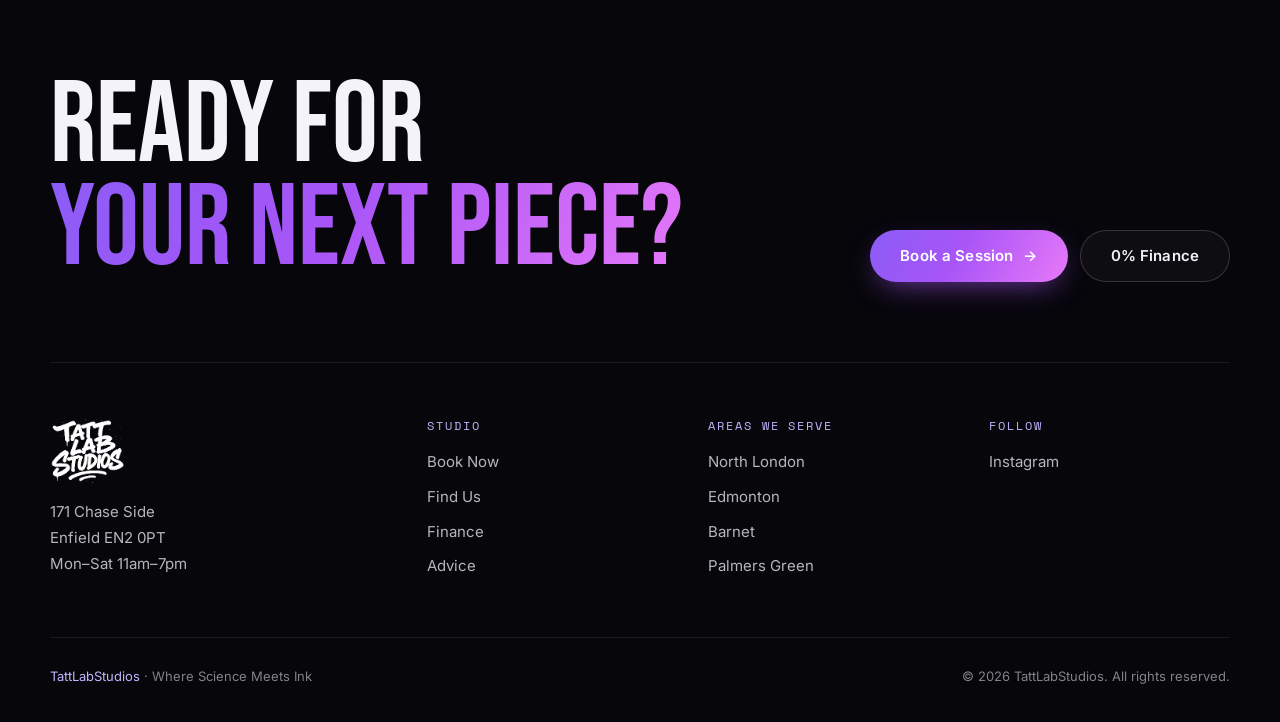
==== commit 6472219f: "Hero writing dissolves on scroll; real tattoo-ink chemistry - Headline letters and the other hero te" ====
--- a/index.html
+++ b/index.html
@@ -22,10 +22,10 @@
   <link rel="preconnect" href="https://fonts.googleapis.com"/>
   <link rel="preconnect" href="https://fonts.gstatic.com" crossorigin/>
   <link href="https://fonts.googleapis.com/css2?family=Bebas+Neue&family=Inter:wght@400;500;600;700&family=Space+Grotesk:wght@500;600;700&family=Space+Mono:wght@400;700&display=swap" rel="stylesheet"/>
-  <link rel="stylesheet" href="/shared.css?v=20261121a"/>
+  <link rel="stylesheet" href="/shared.css?v=20261121b"/>
   <script>document.documentElement.classList.add('js')</script>
-  <script src="/assets/site.js?v=20261121a" defer></script>
-  <script src="/assets/lab-fx.js?v=20261121a" defer></script>
+  <script src="/assets/site.js?v=20261121b" defer></script>
+  <script src="/assets/lab-fx.js?v=20261121b" defer></script>
   <style>
     /* ══ HERO ══════════════════════════════════════════════════ */
     .hero {
@@ -119,6 +119,30 @@
       .emblem-svg .hex { stroke-dashoffset: 0; animation: none; }
       .emblem-svg .vtx circle { transform: none; animation: none; }
       .emblem-svg .dbl line, .emblem-svg .sub, .emblem-svg .sub-label { opacity: 1; animation: none; }
+    }
+
+    /* tattoo ink "equation" under the emblem */
+    .ink-formula {
+      font-family: var(--font-mono); font-size: clamp(14px, 1.6vw, 17px); letter-spacing: 0.04em;
+      color: var(--text-dim); margin: -6px 0 26px;
+      animation: fadeUp 1s var(--ease-cine) 2s both;
+    }
+    .ink-formula .arrow { color: var(--accent-pink); }
+    .ink-formula .ink { color: #fff; font-weight: 700; letter-spacing: 0.12em; text-shadow: 0 0 18px rgba(232,121,249,0.8); }
+    .ink-formula small { display: block; margin-top: 6px; font-size: 10px; letter-spacing: 0.22em; text-transform: uppercase; color: var(--text-dimmer); }
+
+    /* scroll: the hero writing dissolves, each piece drifting up and blurring like ink in water */
+    .dz {
+      display: inline-block;
+      transform: translate(calc(var(--sp, 0) * var(--dx)), calc(var(--sp, 0) * var(--dy))) rotate(calc(var(--sp, 0) * var(--rz)));
+      filter: blur(calc(var(--sp, 0) * var(--bl)));
+      opacity: calc(1 - var(--sp, 0) * var(--fo));
+      will-change: transform, opacity, filter;
+    }
+    .dz-word { white-space: nowrap; }
+    .dz-sr { position: absolute; width: 1px; height: 1px; overflow: hidden; clip: rect(0 0 0 0); white-space: nowrap; }
+    .hero h1 .grad-text .dz {
+      background: var(--grad); -webkit-background-clip: text; background-clip: text; color: transparent;
     }
 
     /* Letterbox bars that open like a film starting */
@@ -460,7 +484,7 @@
                   <line x1="35.9" y1="123.7" x2="35.9" y2="76.3"/>
                 </g>
                 <line class="sub" x1="176.2" y1="56" x2="200" y2="42"/>
-                <text class="sub-label" x="203" y="40">Ink</text>
+                <text class="sub-label" x="203" y="40">C</text>
                 <g class="vtx">
                   <circle cx="100" cy="12" r="4.5" style="--i:0"/><circle cx="176.2" cy="56" r="4.5" style="--i:1"/>
                   <circle cx="176.2" cy="144" r="4.5" style="--i:2"/><circle cx="100" cy="188" r="4.5" style="--i:3"/>
@@ -470,21 +494,25 @@
             </svg>
             <img class="emblem-logo" src="/assets/logo-transparent.png?v=1" alt="" width="192" height="163"/>
           </div>
-          <span class="eyebrow-label">Tattoo studio · Enfield, North London</span>
-          <h1>
+          <p class="ink-formula" data-dissolve="words" title="Black tattoo ink: carbon black pigment in a glycerin and water carrier">
+            <span class="f">C + C₃H₈O₃ + H₂O</span> <span class="arrow">→</span> <span class="f ink">INK</span>
+            <small>carbon black · glycerin · water</small>
+          </p>
+          <span class="eyebrow-label" data-dissolve="words"><span>Tattoo studio · Enfield, North London</span></span>
+          <h1 data-dissolve="letters">
             <span class="line"><span>Where</span></span>
             <span class="line"><span class="grad-text">Science</span></span>
             <span class="line"><span>Meets Ink.</span></span>
           </h1>
-          <p class="hero-lead">Custom tattoos designed with you and done properly. Book online, walk in, or spread the cost with 0% finance.</p>
+          <p class="hero-lead" data-dissolve="words">Custom tattoos designed with you and done properly. Book online, walk in, or spread the cost with 0% finance.</p>
           <div class="hero-ctas">
             <a href="/contact" class="btn-primary">Book a Session <span class="btn-arrow">→</span></a>
             <a href="#work" class="btn-ghost">See Our Work</a>
           </div>
-          <ul class="hero-facts">
-            <li>Open Mon–Sat, 11am–7pm</li>
-            <li>Walk-ins welcome</li>
-            <li>0% finance available</li>
+          <ul class="hero-facts" data-dissolve="words">
+            <li><span>Open Mon–Sat, 11am–7pm</span></li>
+            <li><span>Walk-ins welcome</span></li>
+            <li><span>0% finance available</span></li>
           </ul>
           <p class="hero-hint" aria-hidden="true">⚗ Tap the lab to start a reaction · scroll to heat it up</p>
         </div>
@@ -696,6 +724,53 @@
   }
   </script>
   <script>
+    /* Split the hero writing into letters / words so it can dissolve on scroll (lab-fx.js drives --sp) */
+    (function () {
+      if (window.matchMedia('(prefers-reduced-motion: reduce)').matches) return;
+      var R = function (a, b) { return a + Math.random() * (b - a); };
+      function piece(text, cls) {
+        var s = document.createElement('span');
+        s.className = 'dz' + (cls ? ' ' + cls : '');
+        s.textContent = text;
+        s.style.setProperty('--dx', R(-70, 70).toFixed(0) + 'px');
+        s.style.setProperty('--dy', R(-160, -30).toFixed(0) + 'px');
+        s.style.setProperty('--rz', R(-45, 45).toFixed(0) + 'deg');
+        s.style.setProperty('--bl', R(4, 12).toFixed(1) + 'px');
+        s.style.setProperty('--fo', R(1.2, 2).toFixed(2));
+        s.setAttribute('aria-hidden', 'true');
+        return s;
+      }
+      function split(node, mode) {
+        Array.prototype.slice.call(node.childNodes).forEach(function (child) {
+          if (child.nodeType === 1) {
+            if (child.tagName === 'SMALL' || child.tagName === 'LI' || child.tagName === 'SPAN' && !child.classList.contains('dz')) split(child, mode);
+            return;
+          }
+          if (child.nodeType !== 3 || !child.textContent.trim()) return;
+          var frag = document.createDocumentFragment();
+          child.textContent.split(/(\s+)/).forEach(function (w) {
+            if (!w) return;
+            if (/^\s+$/.test(w)) { frag.appendChild(document.createTextNode(' ')); return; }
+            if (mode === 'letters') {
+              var word = document.createElement('span');
+              word.className = 'dz-word';
+              Array.from(w).forEach(function (ch) { word.appendChild(piece(ch)); });
+              frag.appendChild(word);
+            } else frag.appendChild(piece(w));
+          });
+          var sr = document.createElement('span');
+          sr.className = 'dz-sr';
+          sr.textContent = child.textContent;
+          frag.insertBefore(sr, frag.firstChild);
+          child.parentNode.replaceChild(frag, child);
+        });
+      }
+      document.querySelectorAll('.hero [data-dissolve]').forEach(function (el) {
+        split(el, el.getAttribute('data-dissolve'));
+      });
+    })();
+  </script>
+  <script>
     /* Instagram: latest posts from our own API, Elfsight widget as a fallback */
     (function () {
       var grid = document.getElementById('instaGrid');
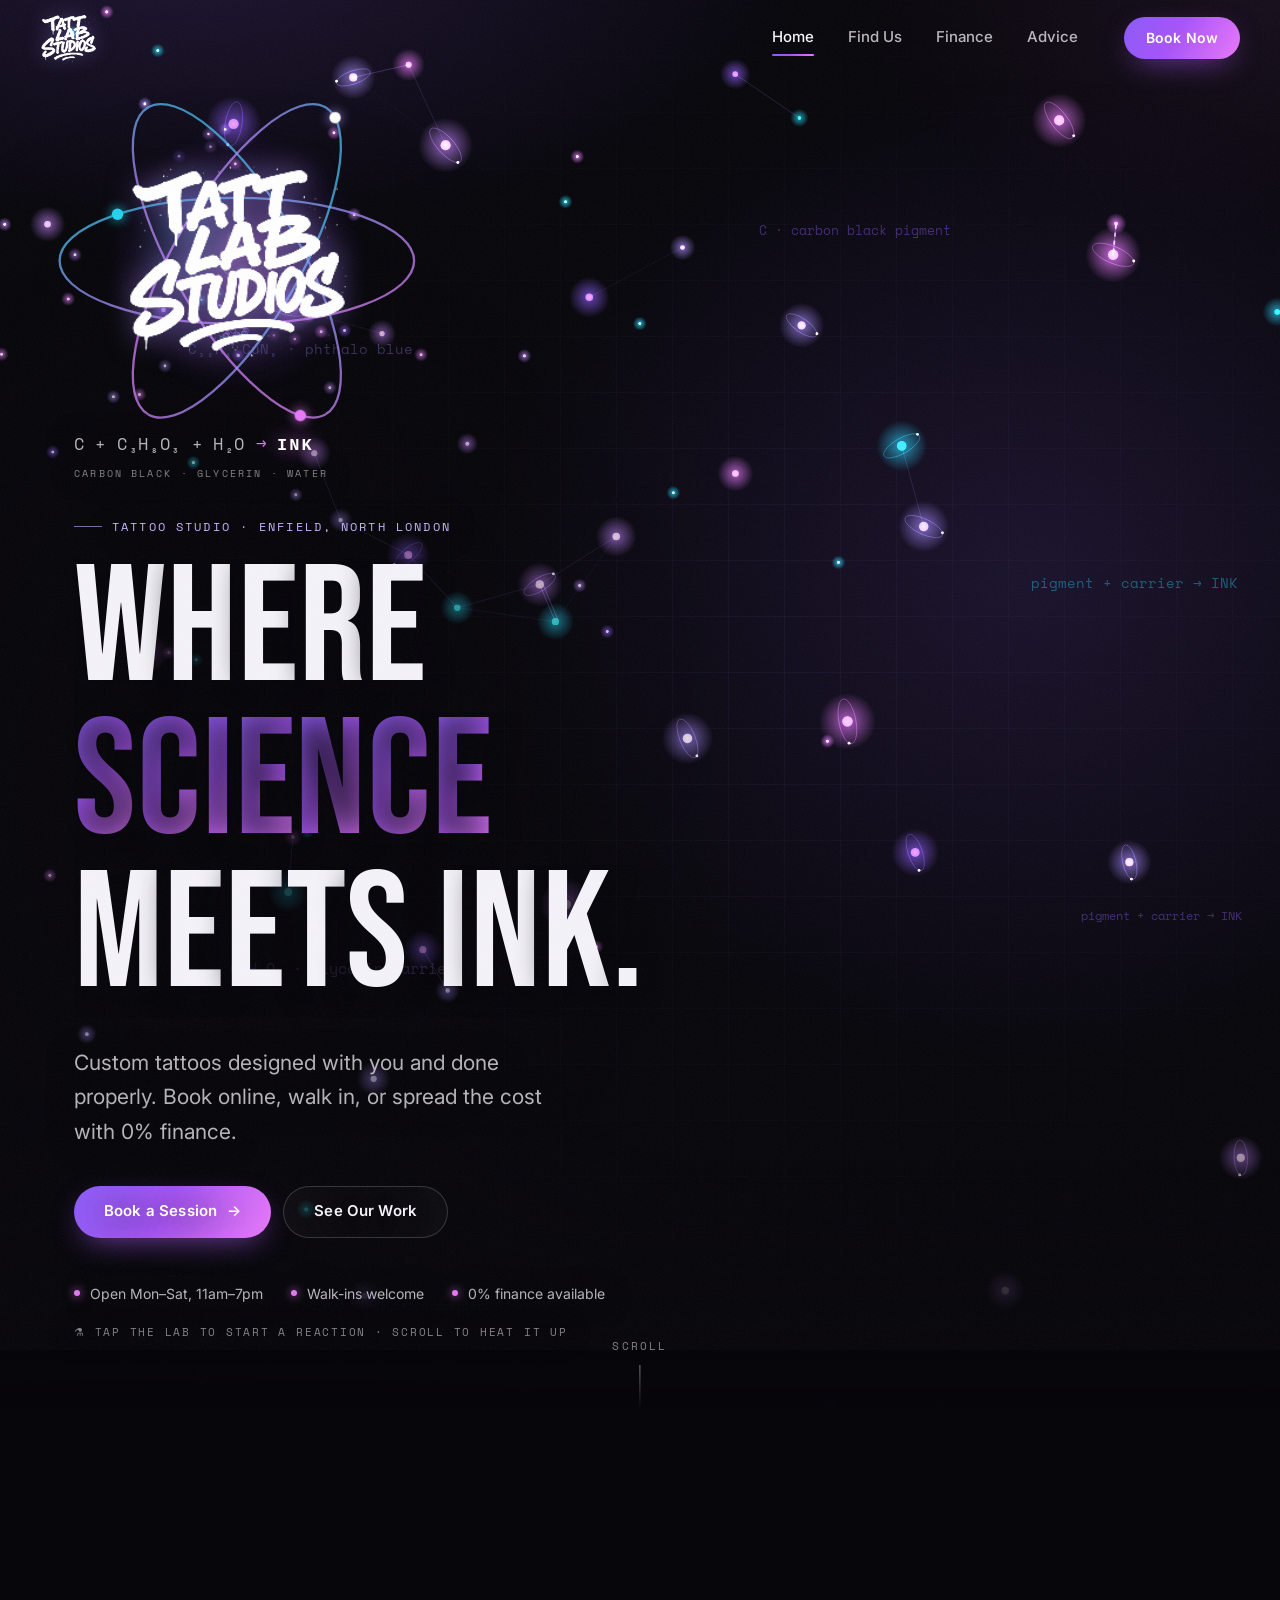
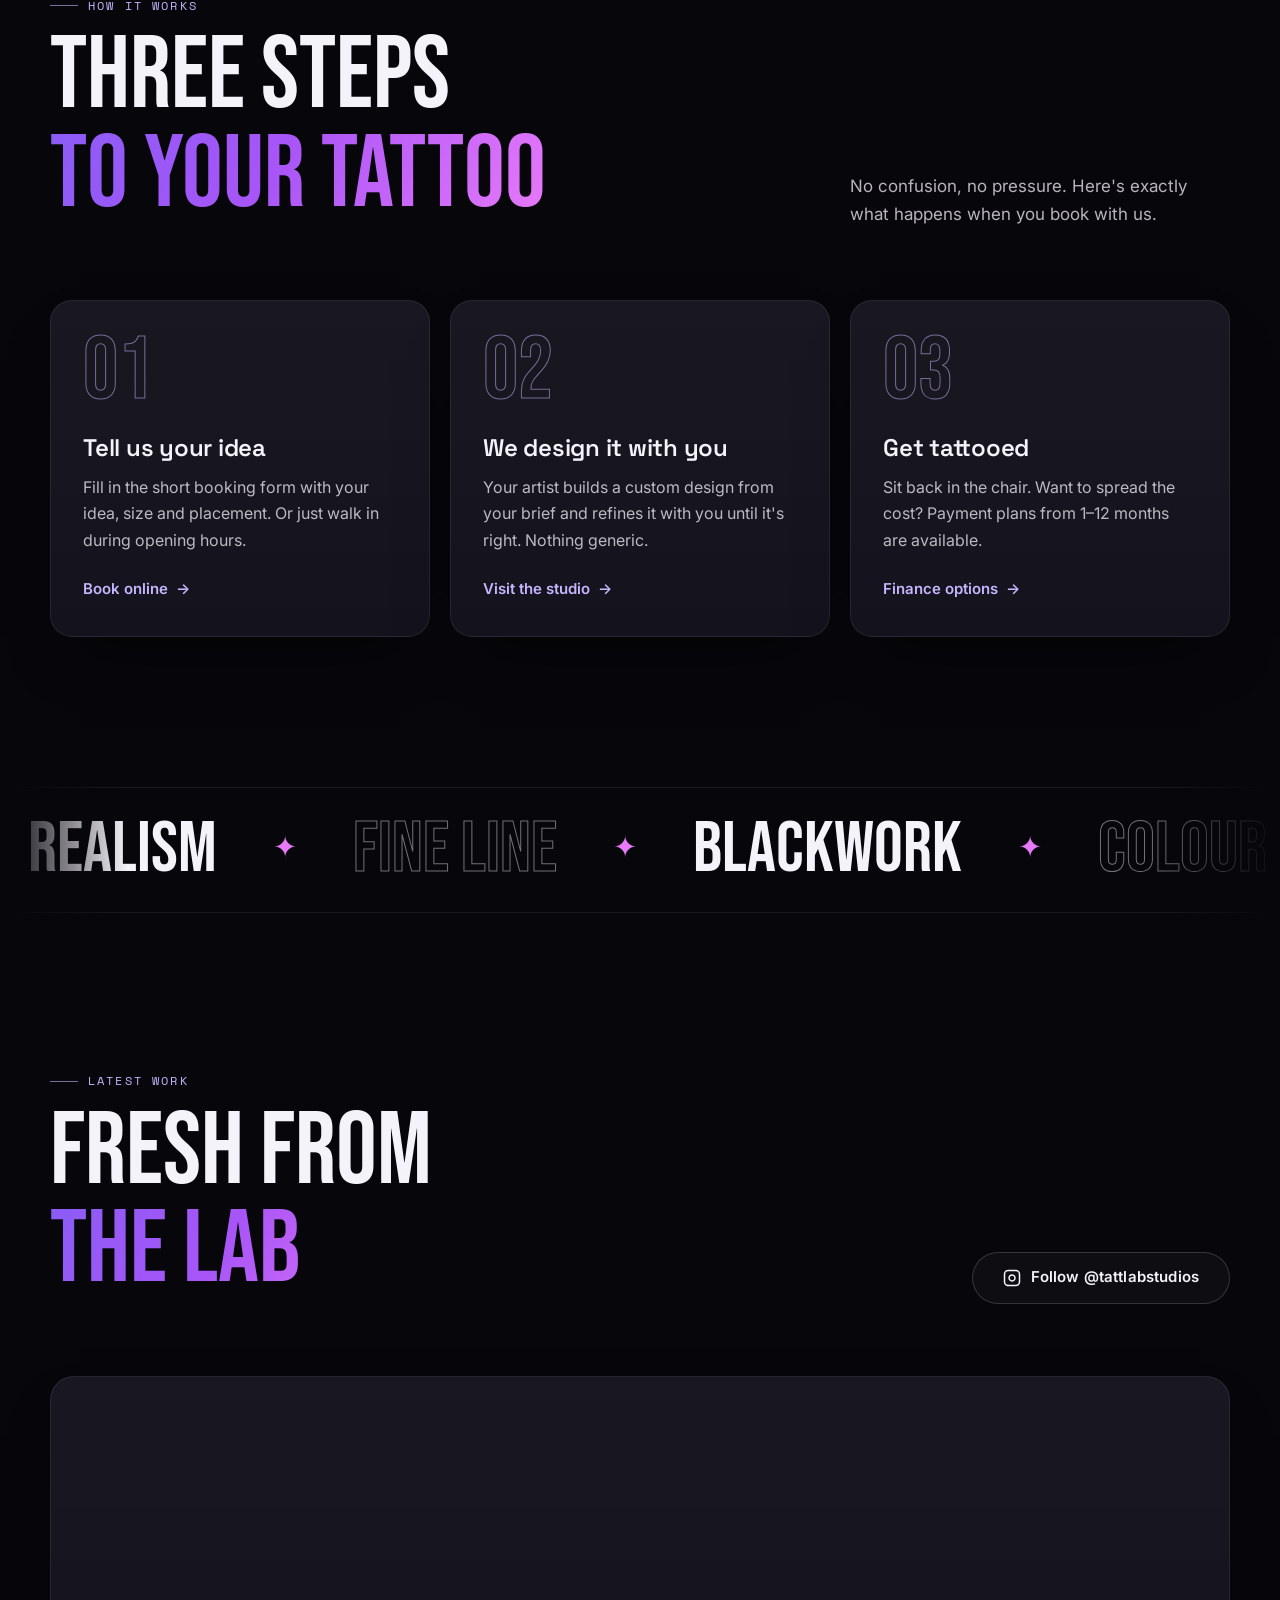
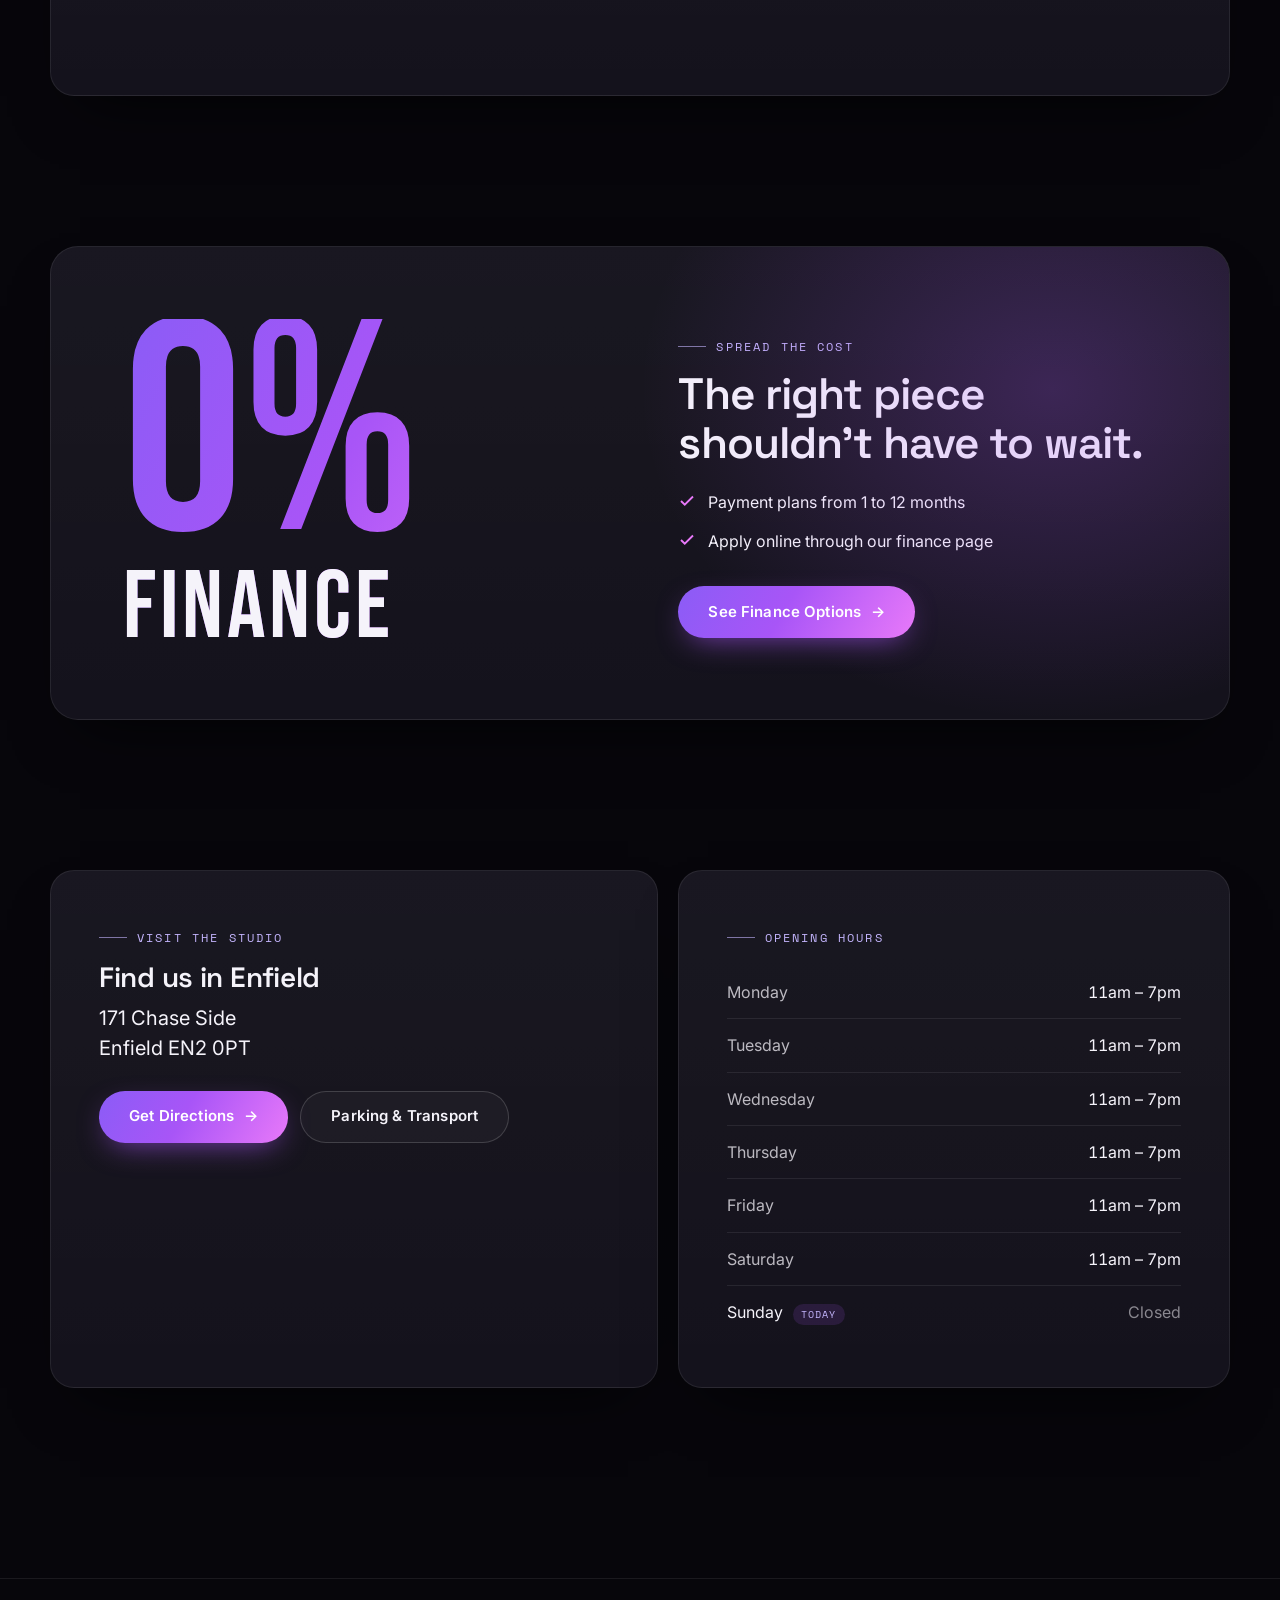
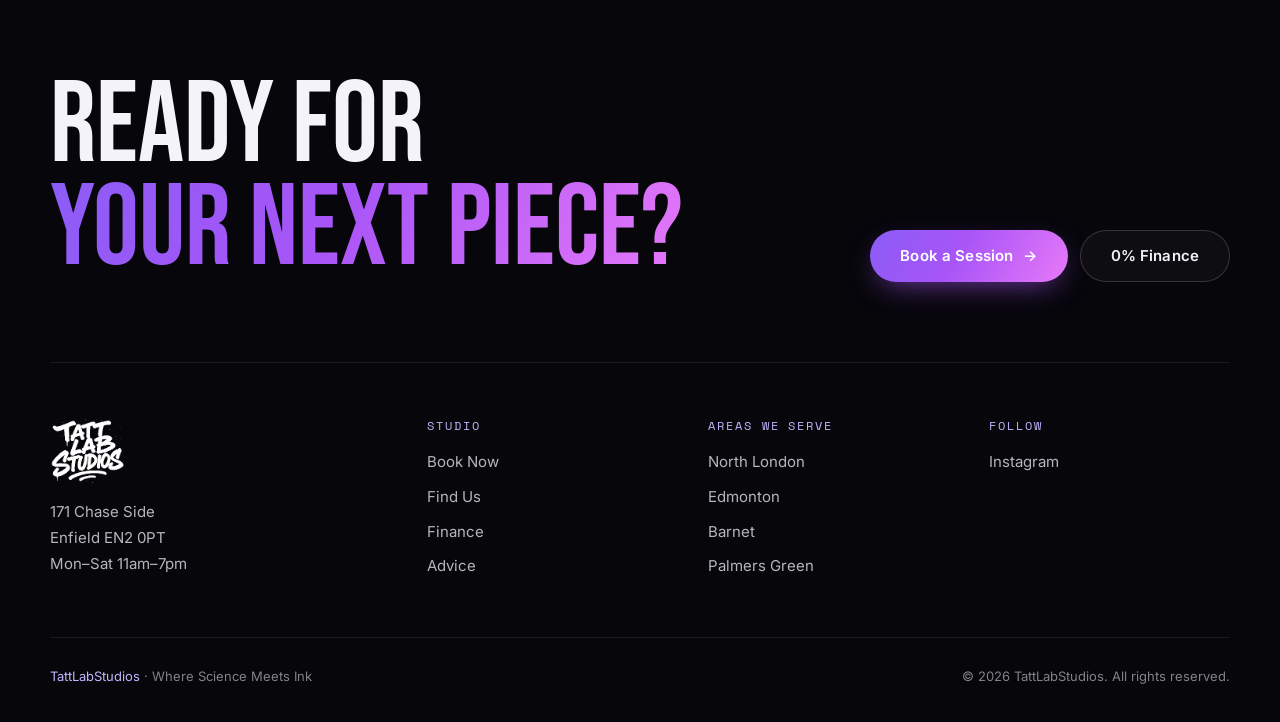
==== commit 788077e4: "Replace emblem hexagon with an atom: logo as nucleus, three orbits The owner didn't like the hexagon" ====
--- a/index.html
+++ b/index.html
@@ -73,31 +73,34 @@
       will-change: transform, opacity;
     }
     .emblem-svg { position: absolute; inset: -16%; width: 132%; height: 132%; overflow: visible; }
-    .emblem-ring {
+    /* nucleus: a soft cloud of ink that breathes behind the logo */
+    .lab-emblem::before {
+      content: ''; position: absolute; inset: 4%; border-radius: 50%; pointer-events: none;
+      background:
+        radial-gradient(closest-side, rgba(232,121,249,0.32), rgba(139,92,246,0.18) 55%, transparent),
+        radial-gradient(closest-side at 35% 40%, rgba(34,211,238,0.18), transparent 70%);
+      filter: blur(6px);
+      animation: nucleus 4.5s ease-in-out infinite;
+    }
+    @keyframes nucleus { 0%, 100% { transform: scale(0.92); opacity: 0.8; } 50% { transform: scale(1.08); opacity: 1; } }
+    /* orbits: draw in on load, then the whole atom turns as you scroll */
+    .emblem-atom {
       transform-box: view-box; transform-origin: 100px 100px;
-      transform: rotate(calc(var(--sp, 0) * 240deg));
-    }
-    .emblem-svg .hex {
-      fill: rgba(139,92,246,0.06); stroke: url(#emGrad); stroke-width: 2.4; stroke-linejoin: round;
+      transform: rotate(calc(var(--sp, 0) * 200deg)) scale(calc(1 + var(--sp, 0) * 0.25));
+    }
+    .emblem-atom ellipse {
+      fill: none; stroke: url(#emGrad); stroke-width: 1.6; opacity: 0.75;
       stroke-dasharray: 1; stroke-dashoffset: 1;
-      animation: hexDraw 1.5s var(--ease-cine) 0.35s forwards;
-    }
-    @keyframes hexDraw { to { stroke-dashoffset: 0; } }
-    .emblem-svg .dbl line, .emblem-svg .sub { stroke: #c4b5fd; stroke-width: 2; stroke-linecap: round; opacity: 0; animation: fadeIn 0.6s ease 1.5s forwards; }
-    .emblem-svg .sub-label { font-family: var(--font-mono); font-size: 15px; fill: var(--accent-cyan); opacity: 0; animation: fadeIn 0.6s ease 1.9s forwards; }
-    .emblem-svg .vtx circle {
-      fill: #fff; stroke: #a78bfa; stroke-width: 2;
-      transform-box: fill-box; transform-origin: center; transform: scale(0);
-      animation: vtxPop 0.5s cubic-bezier(.34,1.56,.64,1) forwards;
-      animation-delay: calc(0.5s + var(--i) * 0.2s);
-    }
-    @keyframes vtxPop { to { transform: scale(1); } }
-    .emblem-orbits ellipse { fill: none; stroke: rgba(167,139,250,0.28); stroke-width: 1; }
-    .emblem-orbits .electron { fill: #22d3ee; }
-    .emblem-orbits .e2 { fill: #e879f9; }
-    .emblem-orbits { opacity: 0; transition: opacity 1.2s ease 0.4s; }
+      animation: orbitDraw 1.6s var(--ease-cine) forwards;
+      animation-delay: calc(0.3s + var(--i) * 0.25s);
+    }
+    @keyframes orbitDraw { to { stroke-dashoffset: 0; } }
+    .emblem-atom .electron { fill: #22d3ee; filter: drop-shadow(0 0 4px #22d3ee); opacity: 0; transition: opacity 0.8s ease; }
+    .emblem-atom .e2 { fill: #e879f9; filter: drop-shadow(0 0 4px #e879f9); }
+    .emblem-atom .e3 { fill: #fff; filter: drop-shadow(0 0 4px #a78bfa); }
+    .lab-emblem.is-formed .electron { opacity: 1; }
     .emblem-logo {
-      position: absolute; left: 50%; top: 50%; width: 62%; height: auto;
+      position: absolute; left: 50%; top: 50%; width: 80%; height: auto;
       transform: translate(-50%, -50%);
       filter: drop-shadow(0 0 14px rgba(167,139,250,0.5));
       transition: opacity 0.9s var(--ease-cine), filter 1.2s var(--ease-cine), transform 1.2s var(--ease-cine);
@@ -108,7 +111,6 @@
       animation: emblemFallback 0s 4s forwards;  /* safety net if the script never runs */
     }
     @keyframes emblemFallback { to { opacity: 1; filter: none; transform: translate(-50%, -50%); } }
-    .lab-emblem.is-formed .emblem-orbits { opacity: 1; }
     .lab-emblem.is-formed::after {
       content: ''; position: absolute; inset: -30%; border-radius: 50%; pointer-events: none;
       background: radial-gradient(closest-side, rgba(232,121,249,0.35), transparent);
@@ -116,9 +118,8 @@
     }
     @keyframes formedPulse { from { opacity: 1; transform: scale(0.6); } to { opacity: 0; transform: scale(1.4); } }
     @media (prefers-reduced-motion: reduce) {
-      .emblem-svg .hex { stroke-dashoffset: 0; animation: none; }
-      .emblem-svg .vtx circle { transform: none; animation: none; }
-      .emblem-svg .dbl line, .emblem-svg .sub, .emblem-svg .sub-label { opacity: 1; animation: none; }
+      .emblem-atom ellipse { stroke-dashoffset: 0; animation: none; }
+      .lab-emblem::before { animation: none; }
     }
 
     /* tattoo ink "equation" under the emblem */
@@ -466,29 +467,18 @@
                   <stop offset="0" stop-color="#22d3ee"/><stop offset=".5" stop-color="#a78bfa"/><stop offset="1" stop-color="#e879f9"/>
                 </linearGradient>
               </defs>
-              <g class="emblem-orbits">
-                <g transform="rotate(28 100 100)">
-                  <ellipse cx="100" cy="100" rx="122" ry="40"/>
-                  <circle r="3.2" class="electron"><animateMotion dur="3.6s" repeatCount="indefinite" path="M222,100 a122,40 0 1,1 -244,0 a122,40 0 1,1 244,0"/></circle>
+              <g class="emblem-atom">
+                <g class="orbit" style="--i:0" transform="rotate(0 100 100)">
+                  <ellipse cx="100" cy="100" rx="124" ry="44" pathLength="1"/>
+                  <circle r="4" class="electron"><animateMotion dur="3.2s" repeatCount="indefinite" path="M224,100 a124,44 0 1,1 -248,0 a124,44 0 1,1 248,0"/></circle>
                 </g>
-                <g transform="rotate(-28 100 100)">
-                  <ellipse cx="100" cy="100" rx="122" ry="40"/>
-                  <circle r="3.2" class="electron e2"><animateMotion dur="4.4s" repeatCount="indefinite" path="M-22,100 a122,40 0 1,0 244,0 a122,40 0 1,0 -244,0"/></circle>
+                <g class="orbit" style="--i:1" transform="rotate(60 100 100)">
+                  <ellipse cx="100" cy="100" rx="124" ry="44" pathLength="1"/>
+                  <circle r="4" class="electron e2"><animateMotion dur="4.1s" repeatCount="indefinite" path="M-24,100 a124,44 0 1,0 248,0 a124,44 0 1,0 -248,0"/></circle>
                 </g>
-              </g>
-              <g class="emblem-ring">
-                <polygon class="hex" pathLength="1" points="100,12 176.2,56 176.2,144 100,188 23.8,144 23.8,56"/>
-                <g class="dbl">
-                  <line x1="111.5" y1="32.7" x2="152.6" y2="56.3"/>
-                  <line x1="152.6" y1="143.7" x2="111.5" y2="167.3"/>
-                  <line x1="35.9" y1="123.7" x2="35.9" y2="76.3"/>
-                </g>
-                <line class="sub" x1="176.2" y1="56" x2="200" y2="42"/>
-                <text class="sub-label" x="203" y="40">C</text>
-                <g class="vtx">
-                  <circle cx="100" cy="12" r="4.5" style="--i:0"/><circle cx="176.2" cy="56" r="4.5" style="--i:1"/>
-                  <circle cx="176.2" cy="144" r="4.5" style="--i:2"/><circle cx="100" cy="188" r="4.5" style="--i:3"/>
-                  <circle cx="23.8" cy="144" r="4.5" style="--i:4"/><circle cx="23.8" cy="56" r="4.5" style="--i:5"/>
+                <g class="orbit" style="--i:2" transform="rotate(120 100 100)">
+                  <ellipse cx="100" cy="100" rx="124" ry="44" pathLength="1"/>
+                  <circle r="4" class="electron e3"><animateMotion dur="3.7s" repeatCount="indefinite" path="M224,100 a124,44 0 1,1 -248,0 a124,44 0 1,1 248,0"/></circle>
                 </g>
               </g>
             </svg>
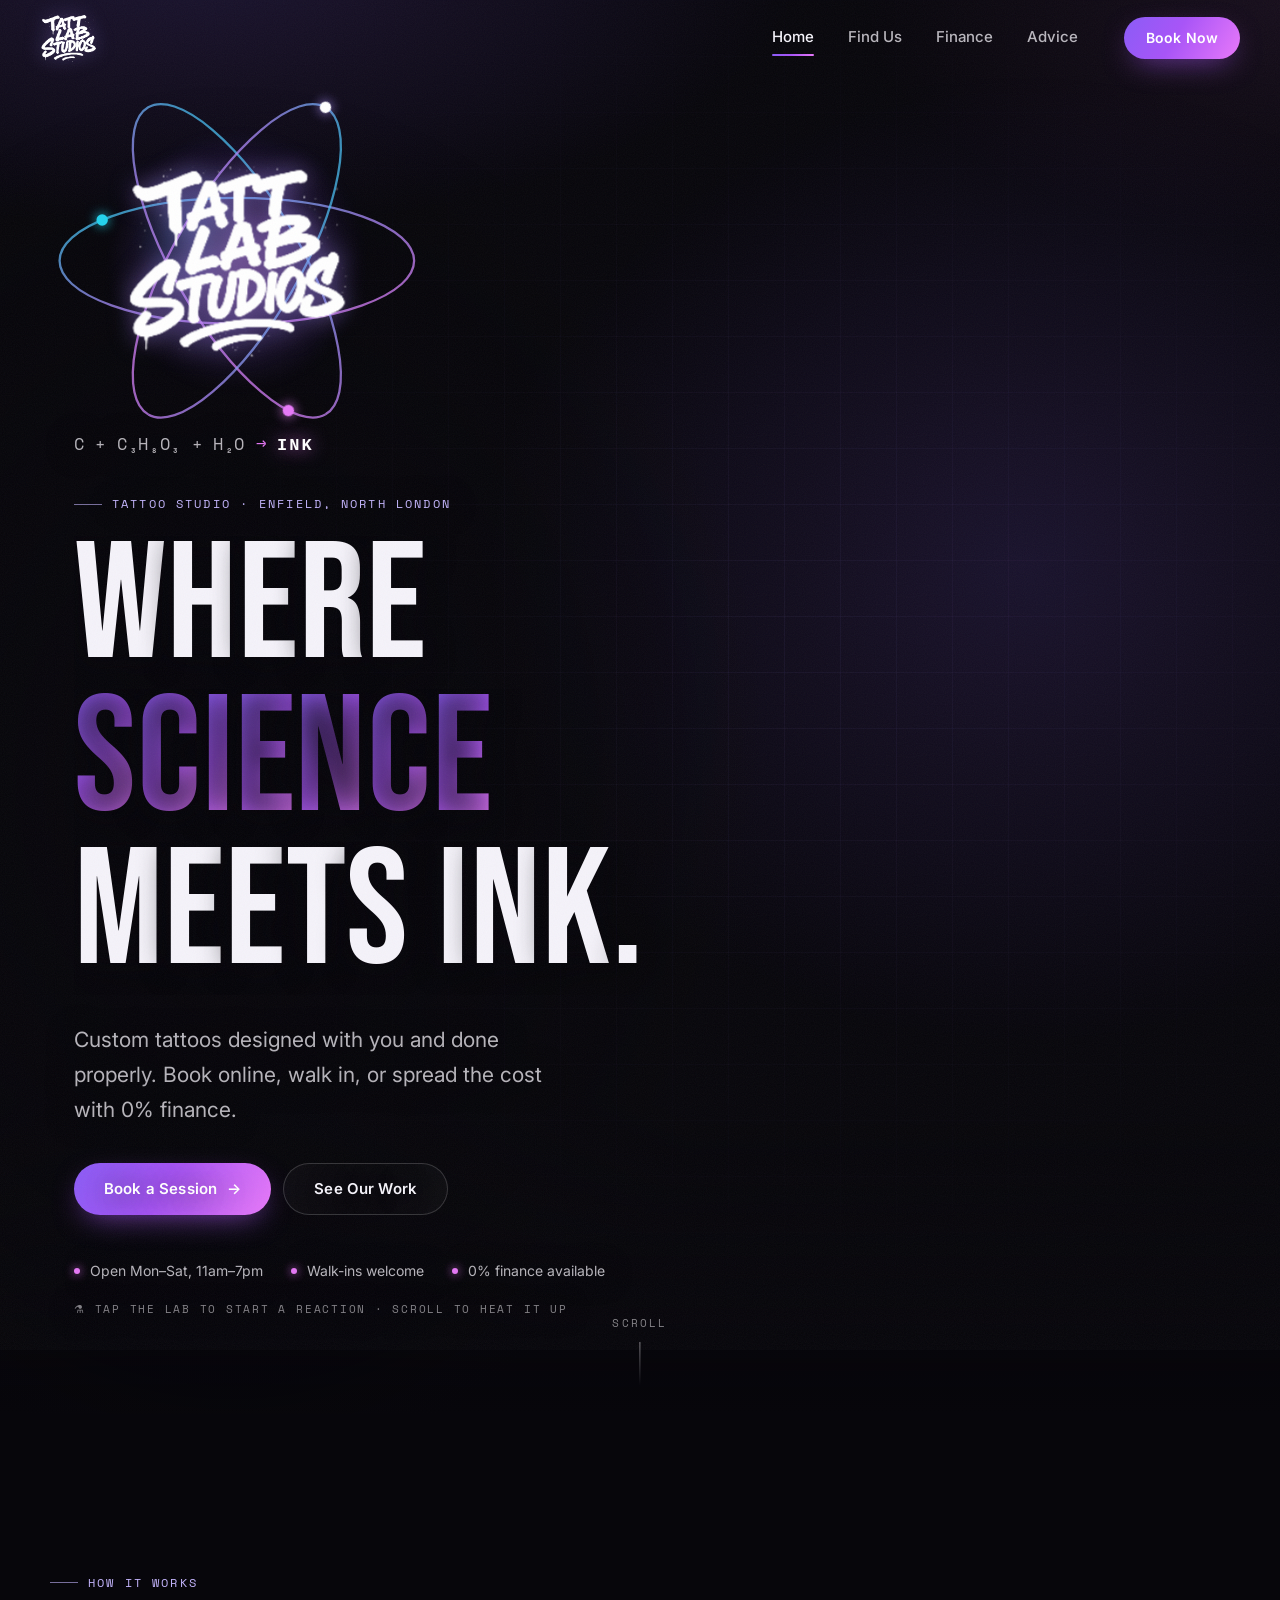
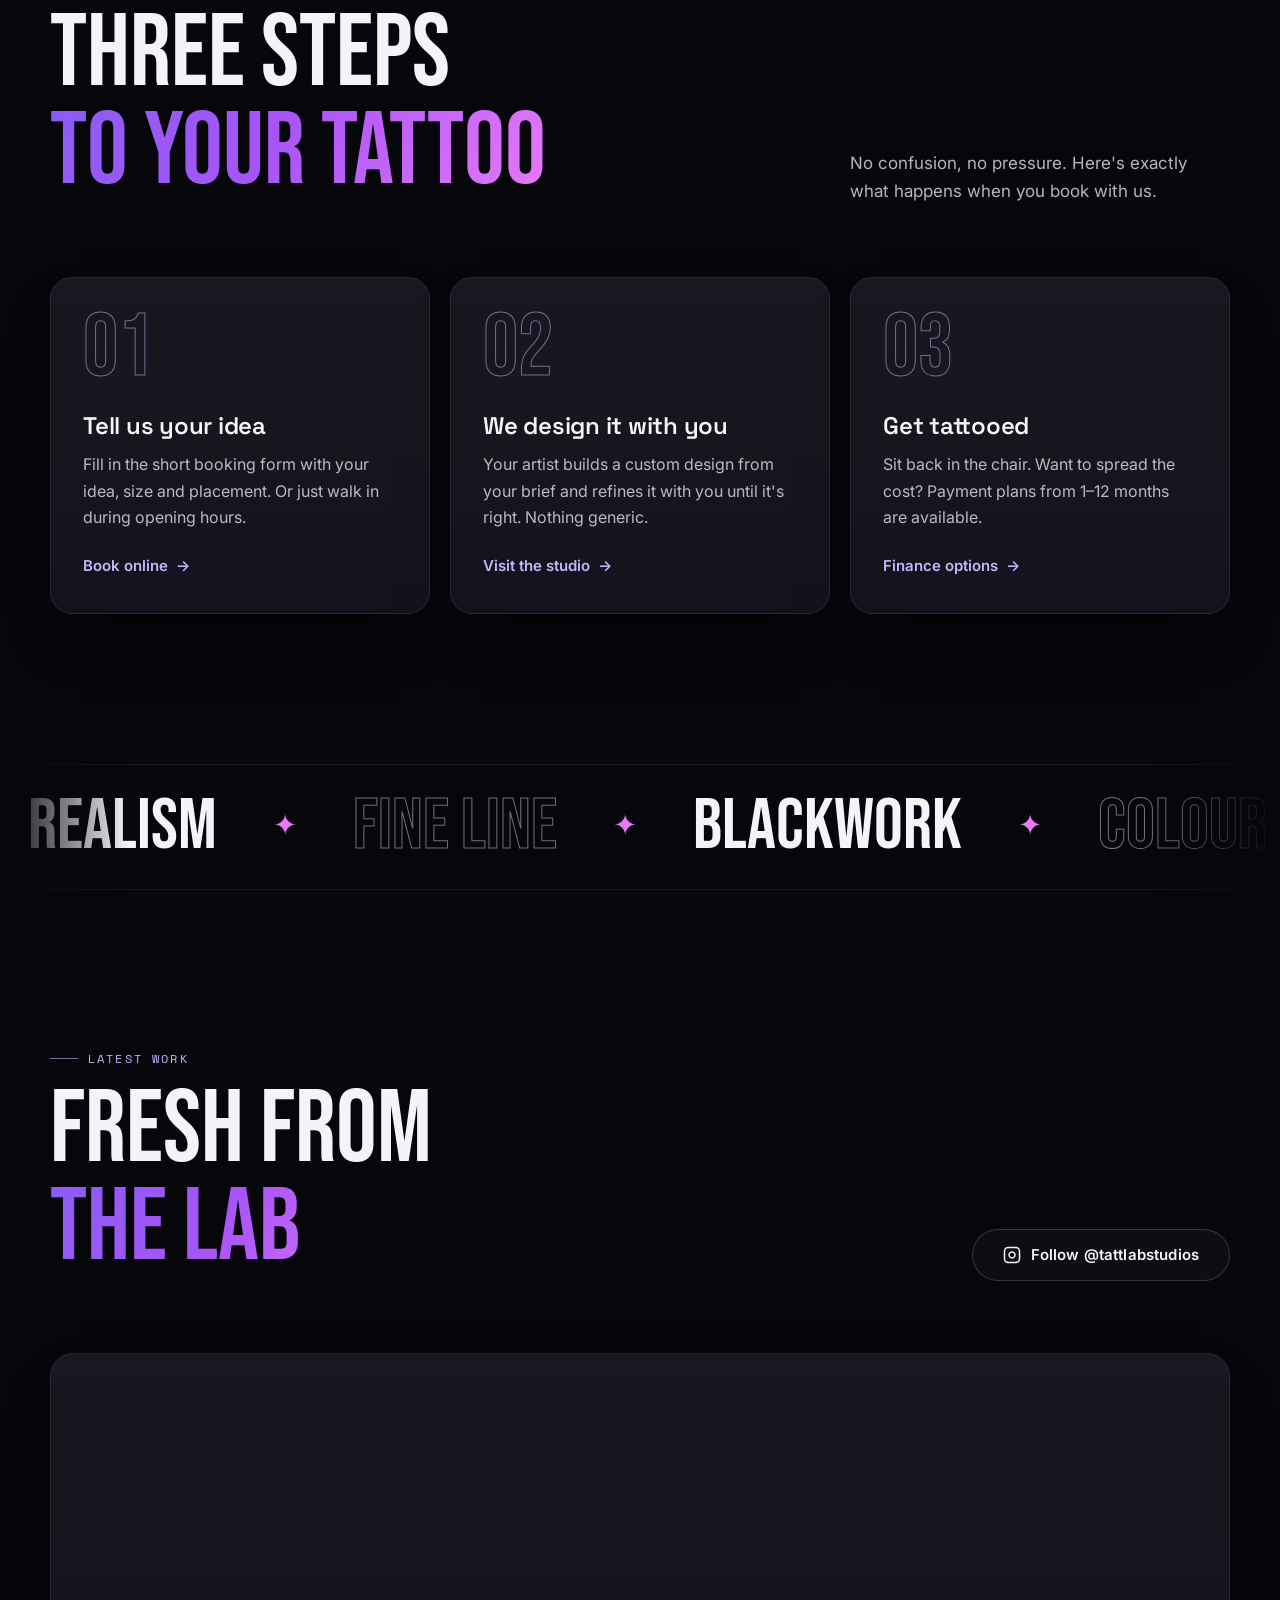
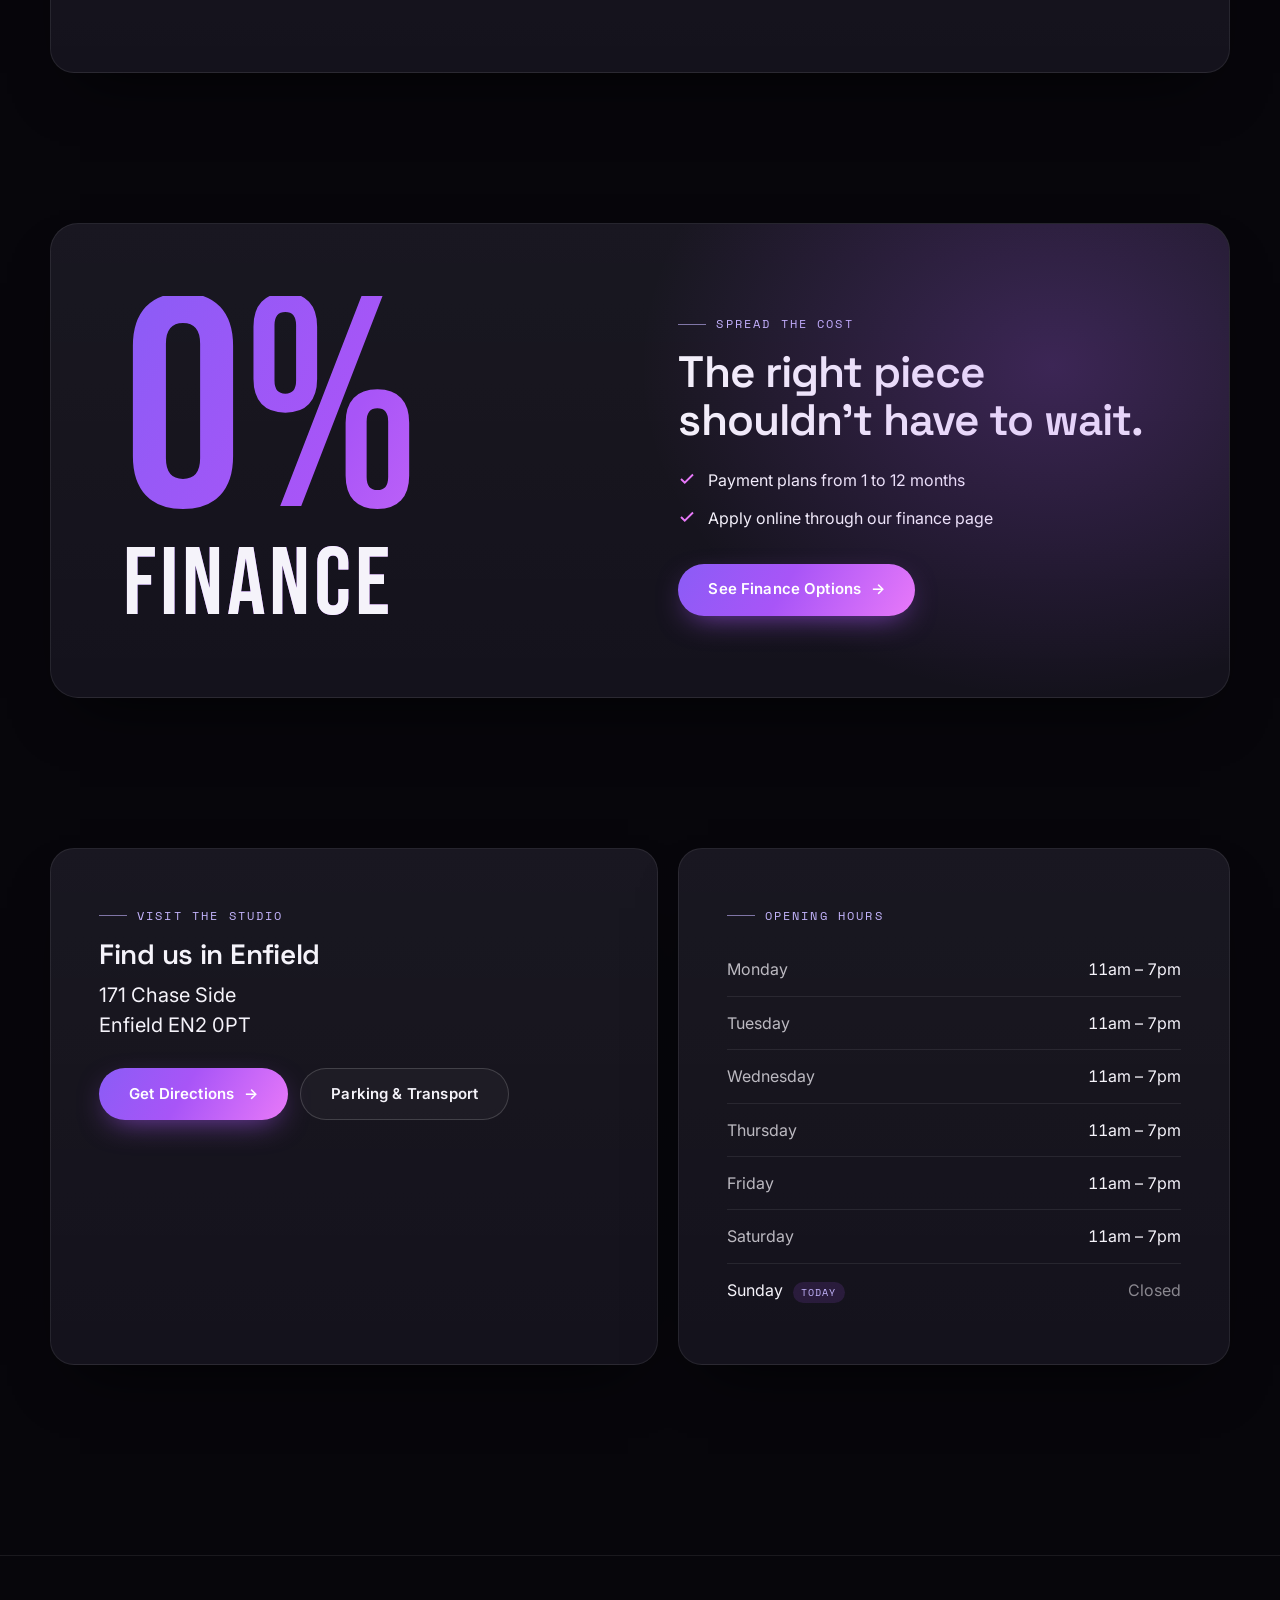
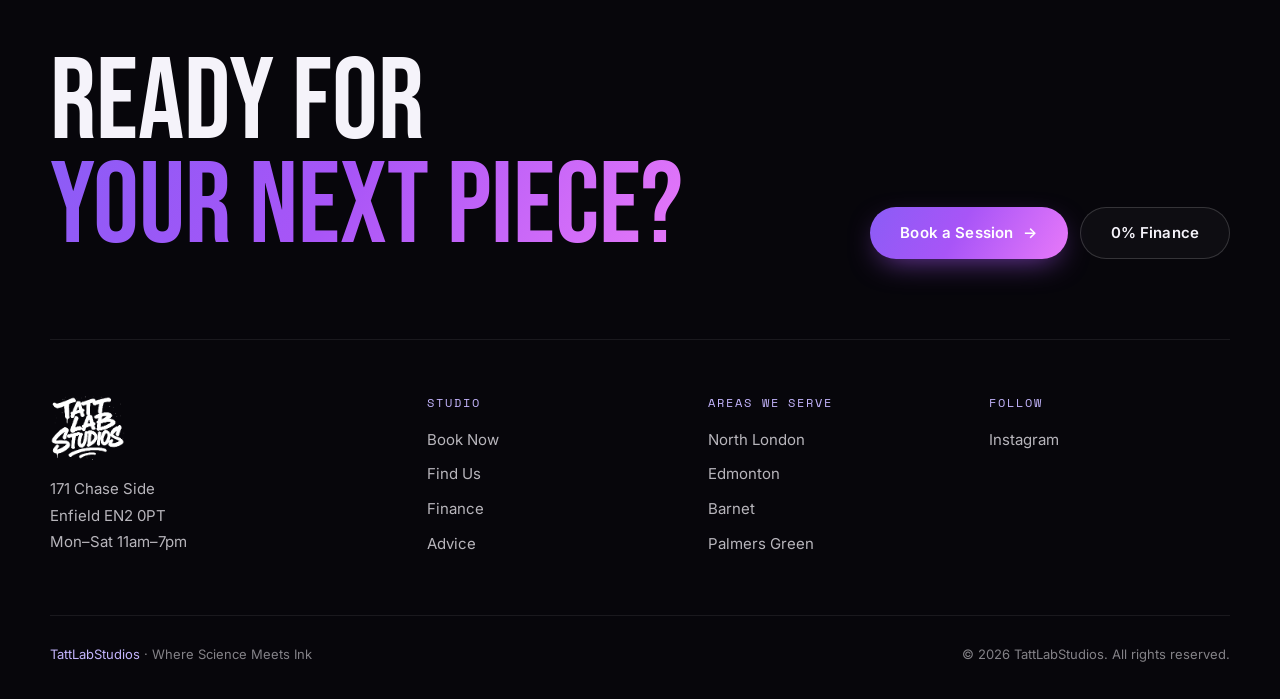
==== commit 48e9de22: "Sharp logo, drop formula caption, refined textbook-style lab background - Logo was stuck blurred on " ====
--- a/index.html
+++ b/index.html
@@ -22,10 +22,10 @@
   <link rel="preconnect" href="https://fonts.googleapis.com"/>
   <link rel="preconnect" href="https://fonts.gstatic.com" crossorigin/>
   <link href="https://fonts.googleapis.com/css2?family=Bebas+Neue&family=Inter:wght@400;500;600;700&family=Space+Grotesk:wght@500;600;700&family=Space+Mono:wght@400;700&display=swap" rel="stylesheet"/>
-  <link rel="stylesheet" href="/shared.css?v=20261121b"/>
+  <link rel="stylesheet" href="/shared.css?v=20261121c"/>
   <script>document.documentElement.classList.add('js')</script>
-  <script src="/assets/site.js?v=20261121b" defer></script>
-  <script src="/assets/lab-fx.js?v=20261121b" defer></script>
+  <script src="/assets/site.js?v=20261121c" defer></script>
+  <script src="/assets/lab-fx.js?v=20261121c" defer></script>
   <style>
     /* ══ HERO ══════════════════════════════════════════════════ */
     .hero {
@@ -102,15 +102,16 @@
     .emblem-logo {
       position: absolute; left: 50%; top: 50%; width: 80%; height: auto;
       transform: translate(-50%, -50%);
-      filter: drop-shadow(0 0 14px rgba(167,139,250,0.5));
-      transition: opacity 0.9s var(--ease-cine), filter 1.2s var(--ease-cine), transform 1.2s var(--ease-cine);
-    }
-    /* before the particles arrive, the logo is a blurred "solution" */
-    .js .lab-emblem:not(.is-formed) .emblem-logo {
-      opacity: 0; filter: blur(14px); transform: translate(-50%, -50%) scale(1.3);
-      animation: emblemFallback 0s 4s forwards;  /* safety net if the script never runs */
-    }
-    @keyframes emblemFallback { to { opacity: 1; filter: none; transform: translate(-50%, -50%); } }
+      filter: blur(0px) drop-shadow(0 0 12px rgba(167,139,250,0.55));
+    }
+    /* before the particles arrive the logo is hidden; it then precipitates into focus */
+    .js .lab-emblem:not(.is-formed) .emblem-logo { opacity: 0; animation: emblemFallback 0.6s ease 3.5s forwards; }
+    .lab-emblem.is-formed .emblem-logo { animation: logoForm 1.1s var(--ease-cine) both; }
+    @keyframes logoForm {
+      from { opacity: 0; transform: translate(-50%, -50%) scale(1.25); filter: blur(12px) drop-shadow(0 0 0 rgba(167,139,250,0)); }
+      to   { opacity: 1; transform: translate(-50%, -50%); filter: blur(0px) drop-shadow(0 0 12px rgba(167,139,250,0.55)); }
+    }
+    @keyframes emblemFallback { to { opacity: 1; } }
     .lab-emblem.is-formed::after {
       content: ''; position: absolute; inset: -30%; border-radius: 50%; pointer-events: none;
       background: radial-gradient(closest-side, rgba(232,121,249,0.35), transparent);
@@ -130,7 +131,6 @@
     }
     .ink-formula .arrow { color: var(--accent-pink); }
     .ink-formula .ink { color: #fff; font-weight: 700; letter-spacing: 0.12em; text-shadow: 0 0 18px rgba(232,121,249,0.8); }
-    .ink-formula small { display: block; margin-top: 6px; font-size: 10px; letter-spacing: 0.22em; text-transform: uppercase; color: var(--text-dimmer); }
 
     /* scroll: the hero writing dissolves, each piece drifting up and blurring like ink in water */
     .dz {
@@ -486,7 +486,6 @@
           </div>
           <p class="ink-formula" data-dissolve="words" title="Black tattoo ink: carbon black pigment in a glycerin and water carrier">
             <span class="f">C + C₃H₈O₃ + H₂O</span> <span class="arrow">→</span> <span class="f ink">INK</span>
-            <small>carbon black · glycerin · water</small>
           </p>
           <span class="eyebrow-label" data-dissolve="words"><span>Tattoo studio · Enfield, North London</span></span>
           <h1 data-dissolve="letters">
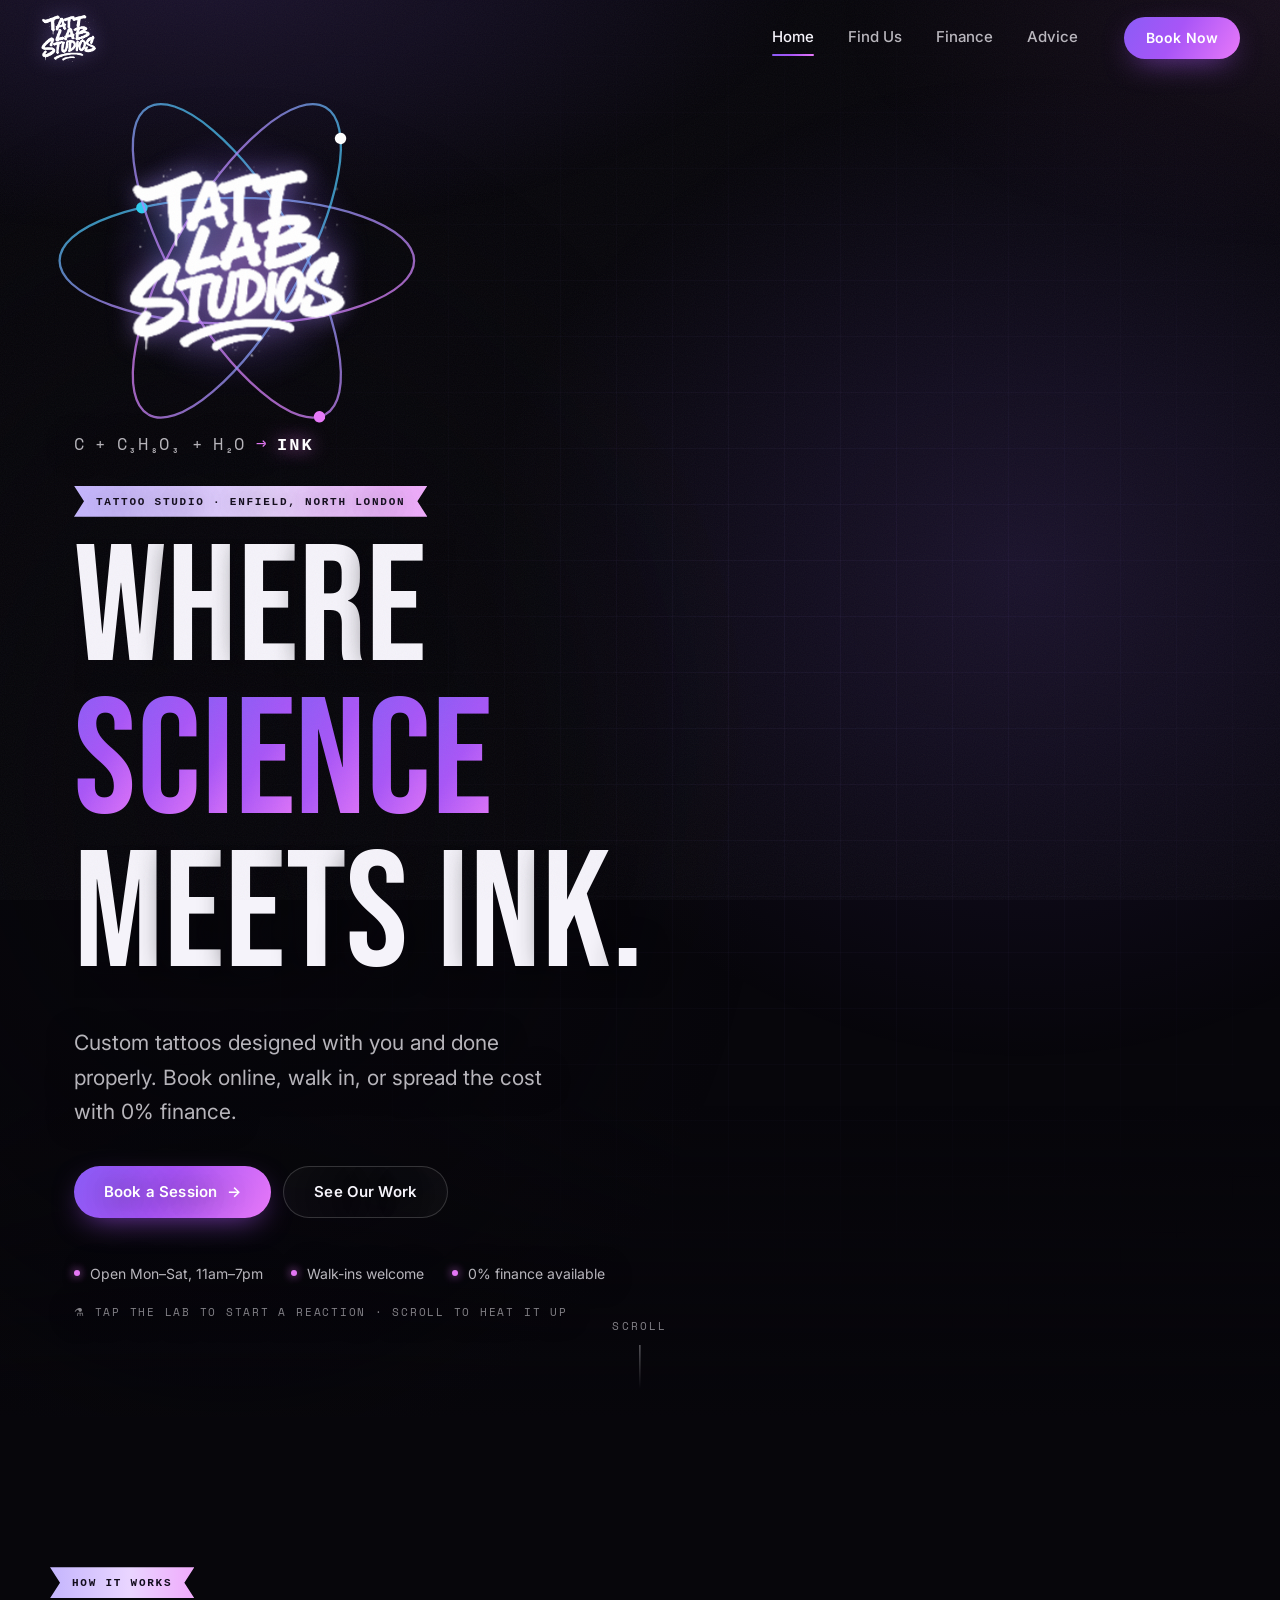
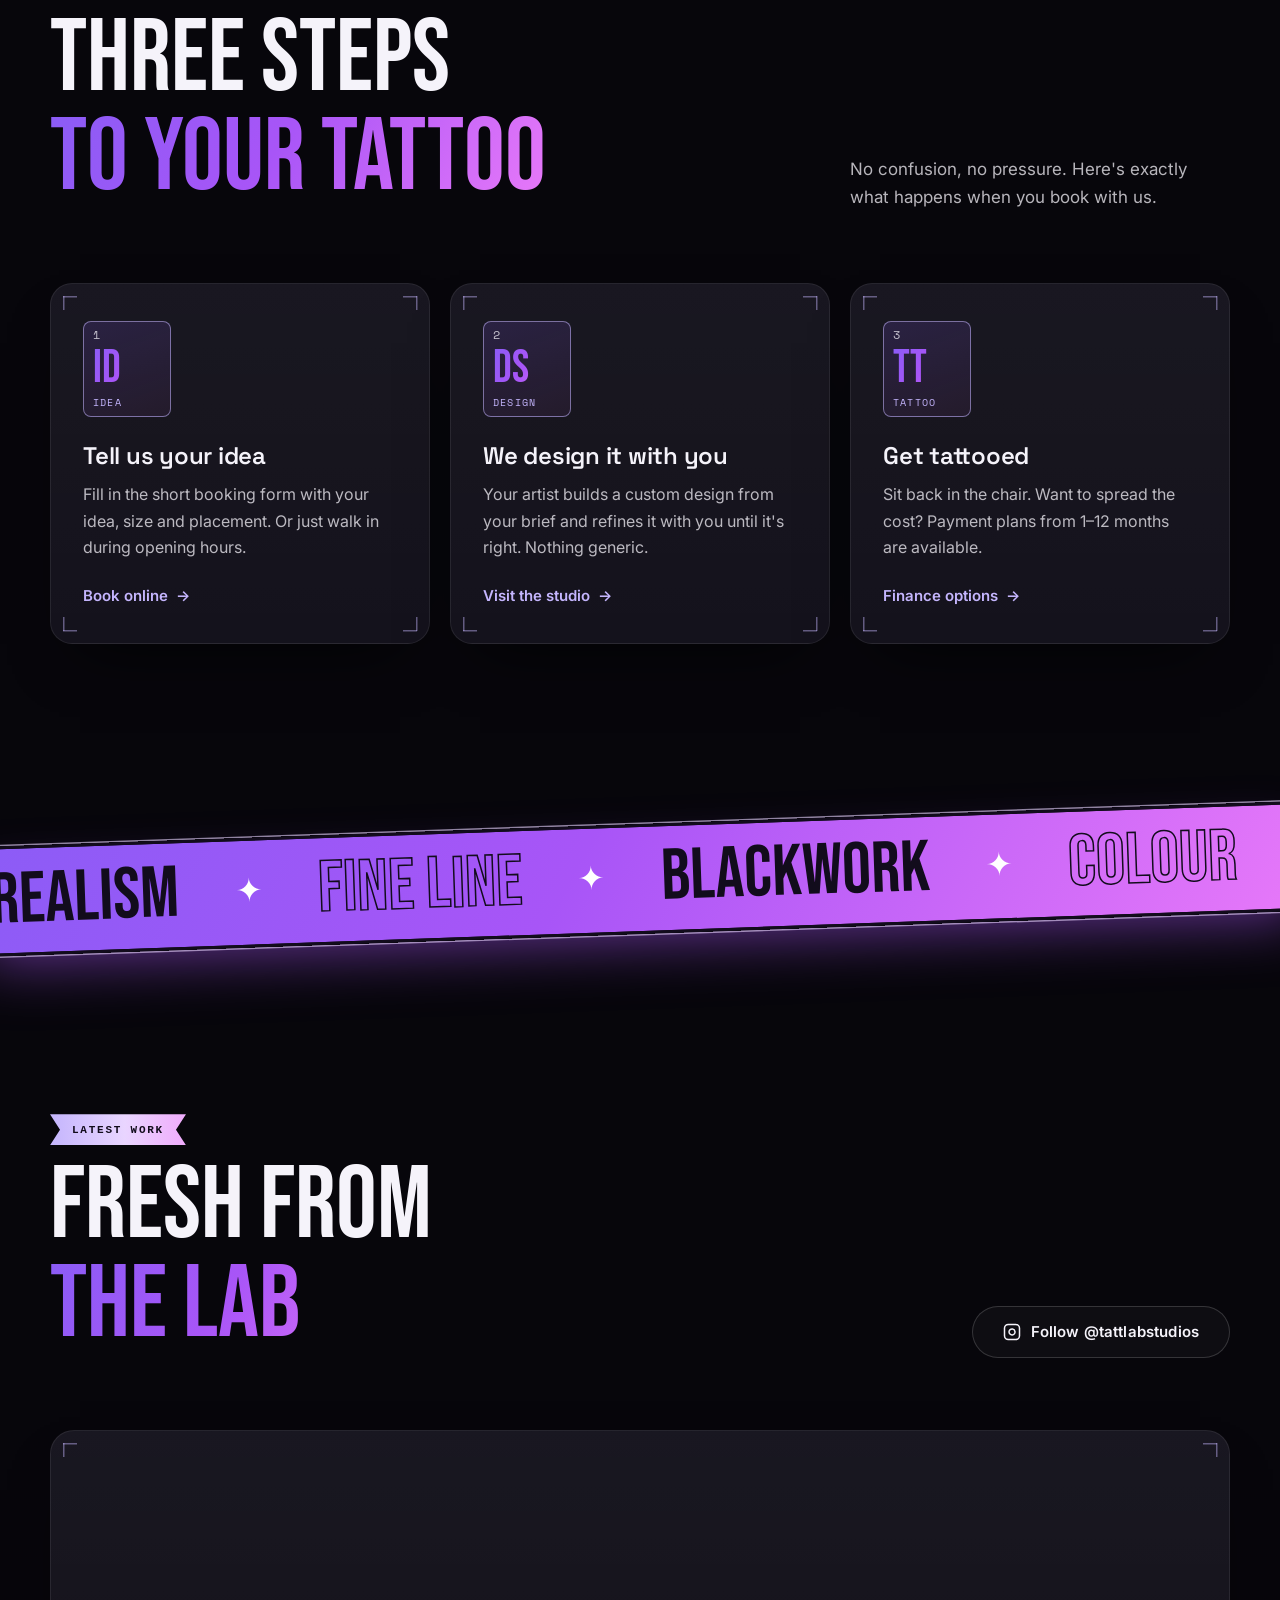
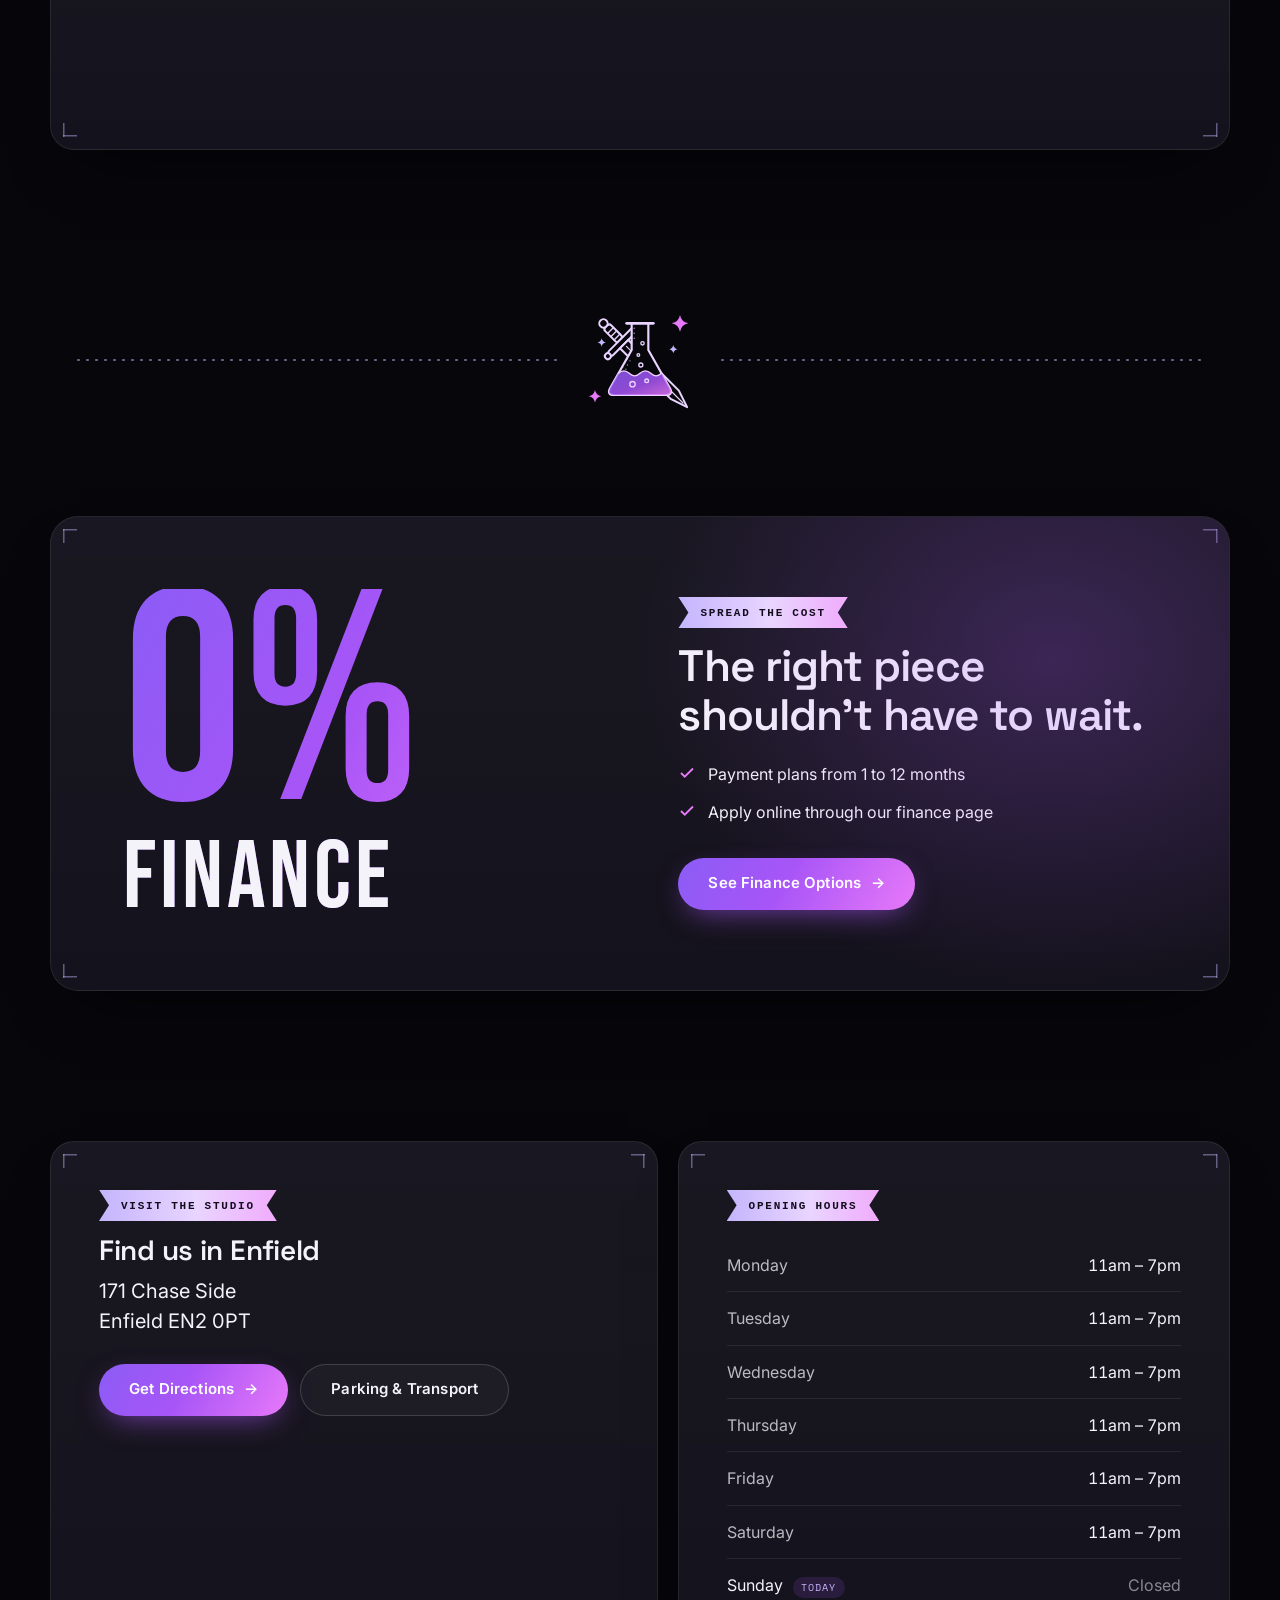
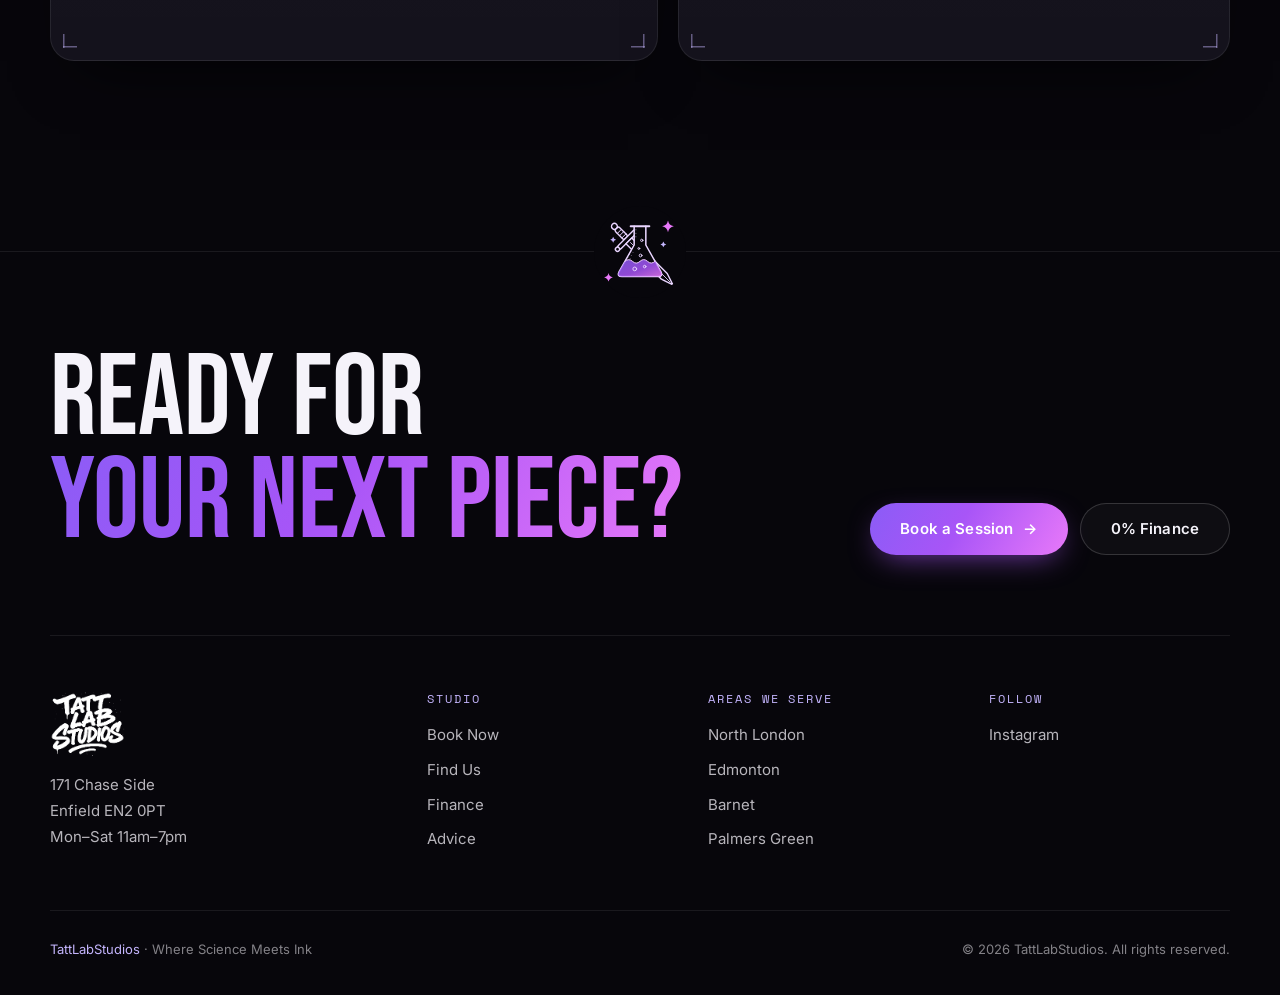
==== commit 5310aa29: "Smoother site + tattoo-lab styling Performance: no artificial delay on page changes (native view tra" ====
--- a/index.html
+++ b/index.html
@@ -22,10 +22,10 @@
   <link rel="preconnect" href="https://fonts.googleapis.com"/>
   <link rel="preconnect" href="https://fonts.gstatic.com" crossorigin/>
   <link href="https://fonts.googleapis.com/css2?family=Bebas+Neue&family=Inter:wght@400;500;600;700&family=Space+Grotesk:wght@500;600;700&family=Space+Mono:wght@400;700&display=swap" rel="stylesheet"/>
-  <link rel="stylesheet" href="/shared.css?v=20261121c"/>
+  <link rel="stylesheet" href="/shared.css?v=20261121d"/>
   <script>document.documentElement.classList.add('js')</script>
-  <script src="/assets/site.js?v=20261121c" defer></script>
-  <script src="/assets/lab-fx.js?v=20261121c" defer></script>
+  <script src="/assets/site.js?v=20261121d" defer></script>
+  <script src="/assets/lab-fx.js?v=20261121d" defer></script>
   <style>
     /* ══ HERO ══════════════════════════════════════════════════ */
     .hero {
@@ -95,9 +95,9 @@
       animation-delay: calc(0.3s + var(--i) * 0.25s);
     }
     @keyframes orbitDraw { to { stroke-dashoffset: 0; } }
-    .emblem-atom .electron { fill: #22d3ee; filter: drop-shadow(0 0 4px #22d3ee); opacity: 0; transition: opacity 0.8s ease; }
-    .emblem-atom .e2 { fill: #e879f9; filter: drop-shadow(0 0 4px #e879f9); }
-    .emblem-atom .e3 { fill: #fff; filter: drop-shadow(0 0 4px #a78bfa); }
+    .emblem-atom .electron { fill: #22d3ee; opacity: 0; transition: opacity 0.8s ease; }
+    .emblem-atom .e2 { fill: #e879f9; }
+    .emblem-atom .e3 { fill: #fff; }
     .lab-emblem.is-formed .electron { opacity: 1; }
     .emblem-logo {
       position: absolute; left: 50%; top: 50%; width: 80%; height: auto;
@@ -132,18 +132,25 @@
     .ink-formula .arrow { color: var(--accent-pink); }
     .ink-formula .ink { color: #fff; font-weight: 700; letter-spacing: 0.12em; text-shadow: 0 0 18px rgba(232,121,249,0.8); }
 
-    /* scroll: the hero writing dissolves, each piece drifting up and blurring like ink in water */
+    /* scroll: the headline letters drift apart like ink in water (transform + opacity only: cheap) */
     .dz {
       display: inline-block;
       transform: translate(calc(var(--sp, 0) * var(--dx)), calc(var(--sp, 0) * var(--dy))) rotate(calc(var(--sp, 0) * var(--rz)));
-      filter: blur(calc(var(--sp, 0) * var(--bl)));
       opacity: calc(1 - var(--sp, 0) * var(--fo));
-      will-change: transform, opacity, filter;
+    }
+    /* the smaller copy fades as whole blocks (fill-mode backwards so the intro animation hands over cleanly) */
+    .hero .eyebrow-label, .hero-lead, .hero-facts, .hero-hint {
+      animation-fill-mode: backwards !important;
+      opacity: calc(1 - var(--sp, 0) * 1.8);
+      translate: 0 calc(var(--sp, 0) * -40px);
     }
     .dz-word { white-space: nowrap; }
-    .dz-sr { position: absolute; width: 1px; height: 1px; overflow: hidden; clip: rect(0 0 0 0); white-space: nowrap; }
+    .dz-sr { position: absolute; width: 1px; height: 1px; overflow: hidden; clip: rect(0 0 0 0); white-space: nowrap; clip-path: inset(50%); }
+    /* each letter carries its own gradient once split, so the parent must not paint one (it leaked through the hidden copy) */
+    .hero h1 .grad-text:has(.dz) { background: none; }
     .hero h1 .grad-text .dz {
       background: var(--grad); -webkit-background-clip: text; background-clip: text; color: transparent;
+      text-shadow: none;   /* a shadow would paint over gradient lettering */
     }
 
     /* Letterbox bars that open like a film starting */
@@ -274,14 +281,16 @@
     .step a:hover .btn-arrow { transform: translateX(4px); }
 
     /* ── Marquee of styles ── */
+    /* styles marquee: a tilted tattoo banner across the page */
     .marquee {
       position: relative; z-index: 1;
       overflow: hidden;
-      border-top: 1px solid var(--line);
-      border-bottom: 1px solid var(--line);
-      padding: 26px 0;
-      -webkit-mask-image: linear-gradient(90deg, transparent, #000 10%, #000 90%, transparent);
-      mask-image: linear-gradient(90deg, transparent, #000 10%, #000 90%, transparent);
+      width: 106%; margin: 30px -3%;
+      padding: 16px 0;
+      background: var(--grad);
+      border-top: 3px solid #120c1c; border-bottom: 3px solid #120c1c;
+      box-shadow: 0 0 0 1.5px rgba(233,213,255,0.6), 0 24px 60px -20px rgba(168,85,247,0.6);
+      transform: rotate(-2deg);
     }
     .marquee-track {
       display: flex; width: max-content;
@@ -293,12 +302,12 @@
       line-height: 1;
       text-transform: uppercase;
       padding: 0 28px;
-      color: var(--text);
+      color: #120c1c;
       white-space: nowrap;
       display: inline-flex; align-items: center; gap: 56px;
     }
-    .marquee span:nth-child(even) { color: transparent; -webkit-text-stroke: 1px rgba(245,243,250,0.45); }
-    .marquee span::after { content: '✦'; font-size: 0.4em; color: var(--accent-pink); -webkit-text-stroke: 0; }
+    .marquee span:nth-child(even) { color: transparent; -webkit-text-stroke: 1.5px #120c1c; }
+    .marquee span::after { content: '✦'; font-size: 0.45em; color: #fff; -webkit-text-stroke: 0; }
     @keyframes marquee { to { transform: translateX(-50%); } }
 
     /* ── Instagram work ── */
@@ -487,18 +496,18 @@
           <p class="ink-formula" data-dissolve="words" title="Black tattoo ink: carbon black pigment in a glycerin and water carrier">
             <span class="f">C + C₃H₈O₃ + H₂O</span> <span class="arrow">→</span> <span class="f ink">INK</span>
           </p>
-          <span class="eyebrow-label" data-dissolve="words"><span>Tattoo studio · Enfield, North London</span></span>
+          <span class="eyebrow-label"><span>Tattoo studio · Enfield, North London</span></span>
           <h1 data-dissolve="letters">
             <span class="line"><span>Where</span></span>
             <span class="line"><span class="grad-text">Science</span></span>
             <span class="line"><span>Meets Ink.</span></span>
           </h1>
-          <p class="hero-lead" data-dissolve="words">Custom tattoos designed with you and done properly. Book online, walk in, or spread the cost with 0% finance.</p>
+          <p class="hero-lead">Custom tattoos designed with you and done properly. Book online, walk in, or spread the cost with 0% finance.</p>
           <div class="hero-ctas">
             <a href="/contact" class="btn-primary">Book a Session <span class="btn-arrow">→</span></a>
             <a href="#work" class="btn-ghost">See Our Work</a>
           </div>
-          <ul class="hero-facts" data-dissolve="words">
+          <ul class="hero-facts">
             <li><span>Open Mon–Sat, 11am–7pm</span></li>
             <li><span>Walk-ins welcome</span></li>
             <li><span>0% finance available</span></li>
@@ -526,19 +535,19 @@
 
         <div class="steps">
           <article class="step glass-card" data-reveal>
-            <span class="step-num">01</span>
+            <span class="el-tile" aria-hidden="true"><b>1</b><strong>Id</strong><small>Idea</small></span>
             <h3>Tell us your idea</h3>
             <p>Fill in the short booking form with your idea, size and placement. Or just walk in during opening hours.</p>
             <a href="/contact">Book online <span class="btn-arrow">→</span></a>
           </article>
           <article class="step glass-card" data-reveal style="--d:.12s">
-            <span class="step-num">02</span>
+            <span class="el-tile" aria-hidden="true"><b>2</b><strong>Ds</strong><small>Design</small></span>
             <h3>We design it with you</h3>
             <p>Your artist builds a custom design from your brief and refines it with you until it's right. Nothing generic.</p>
             <a href="/where-are-we">Visit the studio <span class="btn-arrow">→</span></a>
           </article>
           <article class="step glass-card" data-reveal style="--d:.24s">
-            <span class="step-num">03</span>
+            <span class="el-tile" aria-hidden="true"><b>3</b><strong>Tt</strong><small>Tattoo</small></span>
             <h3>Get tattooed</h3>
             <p>Sit back in the chair. Want to spread the cost? Payment plans from 1–12 months are available.</p>
             <a href="/finance">Finance options <span class="btn-arrow">→</span></a>
@@ -582,8 +591,10 @@
       </div>
     </section>
 
+    <div class="flash-divider" aria-hidden="true"><img src="/assets/flash-flask.svg" alt="" width="120" height="120" loading="lazy"/></div>
+
     <!-- ═══ FINANCE ═══ -->
-    <section class="section" style="padding-top:0">
+    <section class="section" style="padding-top:clamp(56px, 8vw, 96px)">
       <div class="section-inner">
         <div class="finance-feature glass-card" data-reveal>
           <div class="big-zero">0%<small>Finance</small></div>
--- a/shared.css
+++ b/shared.css
@@ -59,13 +59,16 @@
   -webkit-font-smoothing: antialiased;
   -moz-osx-font-smoothing: grayscale;
   text-rendering: optimizeLegibility;
-  animation: pageIn 0.9s var(--ease-cine) both;
-}
-
-body.is-leaving { animation: pageOut 0.35s var(--ease-soft) forwards; }
-
-@keyframes pageIn  { from { opacity: 0; } to { opacity: 1; } }
-@keyframes pageOut { to { opacity: 0; } }
+}
+
+/* Smooth page-to-page changes, handled natively by the browser (no JS delay).
+   Browsers without support simply switch pages instantly. */
+@view-transition { navigation: auto; }
+::view-transition-old(root) { animation: vtOut 0.18s ease both; }
+::view-transition-new(root) { animation: vtIn 0.28s ease both; }
+@keyframes vtOut { to { opacity: 0; } }
+@keyframes vtIn { from { opacity: 0; } }
+.site-header { view-transition-name: site-header; }
 
 h1, h2, h3, h4 { font-family: var(--font-display); line-height: 1.1; text-wrap: balance; }
 p { text-wrap: pretty; }
@@ -86,19 +89,10 @@
 /* ── Film grain + vignette (cinematic texture, very subtle) ── */
 body::before {
   content: '';
-  position: fixed; inset: -50%;
+  position: fixed; inset: 0;
   z-index: 999; pointer-events: none;
   opacity: 0.05;
   background-image: url("data:image/svg+xml,%3Csvg xmlns='http://www.w3.org/2000/svg' width='160' height='160'%3E%3Cfilter id='n'%3E%3CfeTurbulence type='fractalNoise' baseFrequency='0.9' numOctaves='2' stitchTiles='stitch'/%3E%3C/filter%3E%3Crect width='100%25' height='100%25' filter='url(%23n)'/%3E%3C/svg%3E");
-  animation: grain 1.2s steps(6) infinite;
-}
-@keyframes grain {
-  0%   { transform: translate(0,0); }
-  20%  { transform: translate(-3%,2%); }
-  40%  { transform: translate(2%,-3%); }
-  60%  { transform: translate(-2%,-1%); }
-  80%  { transform: translate(3%,3%); }
-  100% { transform: translate(0,0); }
 }
 
 /* Old decorative layers are retired */
@@ -120,14 +114,14 @@
   height: var(--header-h);
   display: flex; align-items: center; gap: 32px;
   padding: 0 clamp(16px, 4vw, 40px);
-  transition: background 0.4s var(--ease-soft), border-color 0.4s, backdrop-filter 0.4s, height 0.4s var(--ease-cine);
+  transition: background 0.4s var(--ease-soft), border-color 0.4s, height 0.4s var(--ease-cine);
   border-bottom: 1px solid transparent;
 }
 .site-header.is-scrolled {
   --header-h: 64px;
   background: rgba(7,6,11,0.78);
-  backdrop-filter: blur(18px) saturate(140%);
-  -webkit-backdrop-filter: blur(18px) saturate(140%);
+  backdrop-filter: blur(12px);
+  -webkit-backdrop-filter: blur(12px);
   border-bottom-color: var(--line);
 }
 
@@ -348,14 +342,13 @@
    Only hides content once JS has confirmed it can reveal it. */
 .js [data-reveal] {
   opacity: 0;
-  transform: translateY(36px);
-  filter: blur(6px);
-  transition: opacity 1s var(--ease-cine), transform 1.1s var(--ease-cine), filter 1s var(--ease-cine);
+  transform: translateY(28px);
+  transition: opacity 0.8s var(--ease-cine), transform 0.9s var(--ease-cine);
   transition-delay: var(--d, 0s);
 }
 .js [data-reveal="fade"] { transform: none; }
 .js [data-reveal="zoom"] { transform: scale(1.06); }
-.js [data-reveal].is-in { opacity: 1; transform: none; filter: none; }
+.js [data-reveal].is-in { opacity: 1; transform: none; }
 
 /* Masked line reveal for big headings: wrap each line in <span class="line"><span>…</span></span> */
 .line { display: block; overflow: hidden; padding-bottom: 0.06em; }
@@ -459,8 +452,6 @@
 /* ── Reduced motion: keep everything visible and still ── */
 @media (prefers-reduced-motion: reduce) {
   html { scroll-behavior: auto; }
-  body, body.is-leaving { animation: none; }
-  body::before { animation: none; }
   *, *::before, *::after {
     animation-duration: 0.01ms !important;
     animation-iteration-count: 1 !important;
@@ -481,16 +472,8 @@
           mask-image: linear-gradient(180deg, #000 72%, transparent);
   animation: labIn 1.6s var(--ease-cine) 0.3s both;
 }
-@keyframes labIn { from { opacity: 0; filter: blur(6px); } to { opacity: 1; filter: none; } }
+@keyframes labIn { from { opacity: 0; } to { opacity: 1; } }
 .page-hero[data-lab-fx] .lab-canvas { opacity: 0.85; }
-/* tapping the backdrop sets off a reaction with a small jolt */
-.lab-shake > :not(.lab-canvas):not(.letterbox) { animation: labShake 0.38s cubic-bezier(.36,.07,.19,.97); }
-@keyframes labShake {
-  20% { transform: translate(-3px, 2px); }
-  40% { transform: translate(3px, -2px); }
-  60% { transform: translate(-2px, -1px); }
-  80% { transform: translate(2px, 1px); }
-}
 
 /* ══ REACTIVE UI ═════════════════════════════════════════════ */
 .scroll-progress {
@@ -511,13 +494,8 @@
   transition: transform 0.35s var(--ease-cine), translate 0.25s var(--ease-soft), scale 0.15s, box-shadow 0.35s, border-color 0.3s, background 0.3s, color 0.3s;
 }
 .btn-primary:active, .btn-ghost:active, .menu-toggle:active { scale: 0.95; }
-.btn-primary { animation: btnGlow 3.2s ease-in-out infinite; }
-@keyframes btnGlow {
-  0%, 100% { box-shadow: 0 10px 30px -10px rgba(168,85,247,0.7); }
-  50%      { box-shadow: 0 10px 38px -6px rgba(232,121,249,0.85); }
-}
 .glass-card:active { scale: 0.99; }
-.is-reactive { position: relative; rotate: var(--rot, 0 0 1 0deg); transition: rotate 0.4s var(--ease-soft), transform 0.6s var(--ease-cine), border-color 0.4s, opacity 1s var(--ease-cine), filter 1s var(--ease-cine); }
+.is-reactive { position: relative; rotate: var(--rot, 0 0 1 0deg); transition: rotate 0.4s var(--ease-soft), transform 0.6s var(--ease-cine), border-color 0.4s, opacity 0.8s var(--ease-cine); }
 .card-spot {
   position: absolute; inset: 0; border-radius: inherit; pointer-events: none; z-index: 2;
   background: radial-gradient(420px circle at var(--mx, 50%) var(--my, 50%), rgba(167,139,250,0.16), transparent 45%);
@@ -535,10 +513,78 @@
 @media (max-width: 360px) { .header-cta { display: none; } .menu-toggle { margin-left: auto; } }
 
 @media (prefers-reduced-motion: reduce) {
-  .btn-primary { animation: none; }
   .lab-canvas { animation: none; }
 }
 
 /* homepage: the header logo waits until the hero emblem scrolls away */
 .site-header .brand { transition: opacity 0.5s var(--ease-soft), transform 0.6s var(--ease-cine); }
 .has-emblem:not(.emblem-away) .site-header .brand { opacity: 0; transform: translateY(-6px) scale(0.9); pointer-events: none; }
+
+/* ══ TATTOO × LAB STYLE ══════════════════════════════════════
+   Traditional-flash details (banners, sparkles, bold linework) mixed with
+   lab details (specimen corners, periodic tiles). All static: no runtime cost. */
+
+/* section labels become a tattoo banner ribbon */
+.eyebrow-label {
+  position: relative;
+  padding: 7px 22px 6px;
+  font-size: 11px; font-weight: 700; letter-spacing: 0.16em;
+  color: #120c1c;
+  background: linear-gradient(90deg, #c4b5fd, #e9d5ff 55%, #f0abfc);
+  clip-path: polygon(0 0, 100% 0, calc(100% - 10px) 50%, 100% 100%, 0 100%, 10px 50%);
+}
+.eyebrow-label::before { display: none; }
+@media (max-width: 520px) { .eyebrow-label { font-size: 10px; letter-spacing: 0.12em; padding: 7px 18px 6px; white-space: nowrap; max-width: 100%; } }
+
+/* cards: flash-sheet / specimen-plate corner marks */
+.glass-card {
+  --tick: rgba(196,181,253,0.45);
+  background:
+    linear-gradient(var(--tick), var(--tick)) top 12px left 12px / 14px 1.5px no-repeat,
+    linear-gradient(var(--tick), var(--tick)) top 12px left 12px / 1.5px 14px no-repeat,
+    linear-gradient(var(--tick), var(--tick)) top 12px right 12px / 14px 1.5px no-repeat,
+    linear-gradient(var(--tick), var(--tick)) top 12px right 12px / 1.5px 14px no-repeat,
+    linear-gradient(var(--tick), var(--tick)) bottom 12px left 12px / 14px 1.5px no-repeat,
+    linear-gradient(var(--tick), var(--tick)) bottom 12px left 12px / 1.5px 14px no-repeat,
+    linear-gradient(var(--tick), var(--tick)) bottom 12px right 12px / 14px 1.5px no-repeat,
+    linear-gradient(var(--tick), var(--tick)) bottom 12px right 12px / 1.5px 14px no-repeat,
+    linear-gradient(180deg, rgba(255,255,255,0.035), rgba(255,255,255,0.01)),
+    var(--surface);
+}
+
+/* flash divider: flask-and-dagger piece between two dotted rules */
+.flash-divider {
+  position: relative; z-index: 1;
+  display: flex; align-items: center; gap: 18px;
+  max-width: var(--max); margin: 0 auto; padding: 0 24px;
+}
+.flash-divider::before, .flash-divider::after {
+  content: ''; flex: 1; height: 2px;
+  background: radial-gradient(circle, rgba(196,181,253,0.55) 1px, transparent 1.5px) 0 50% / 9px 2px repeat-x;
+}
+.flash-divider img { width: clamp(84px, 11vw, 120px); height: auto; flex-shrink: 0; }
+
+/* the shared footer gets the same flash piece on every page */
+.footer-cta { position: relative; }
+.footer-cta::before {
+  content: ''; position: absolute; top: -46px; left: 50%; width: 92px; height: 92px; translate: -50% 0;
+  background: var(--bg) url('/assets/flash-flask.svg') center / 84px no-repeat;
+  border-radius: 50%;
+}
+
+/* periodic-table tiles (Id · Ds · Tt) */
+.el-tile {
+  display: inline-grid; grid-template-rows: auto 1fr auto;
+  width: 88px; height: 96px; padding: 7px 9px 8px; margin-bottom: 26px;
+  border: 1.5px solid rgba(196,181,253,0.55); border-radius: 8px;
+  background: linear-gradient(160deg, rgba(139,92,246,0.16), rgba(232,121,249,0.06));
+  font-family: var(--font-mono); line-height: 1;
+}
+.el-tile b { font-size: 12px; font-weight: 400; color: var(--text-dim); }
+.el-tile strong {
+  font-family: var(--font-cine); font-weight: 400; font-size: 46px; line-height: 1; align-self: center;
+  background: var(--grad); -webkit-background-clip: text; background-clip: text; -webkit-text-fill-color: transparent;
+}
+.el-tile small { font-size: 10px; letter-spacing: 0.12em; text-transform: uppercase; color: var(--accent-cyan); }
+
+main { overflow-x: clip; }
